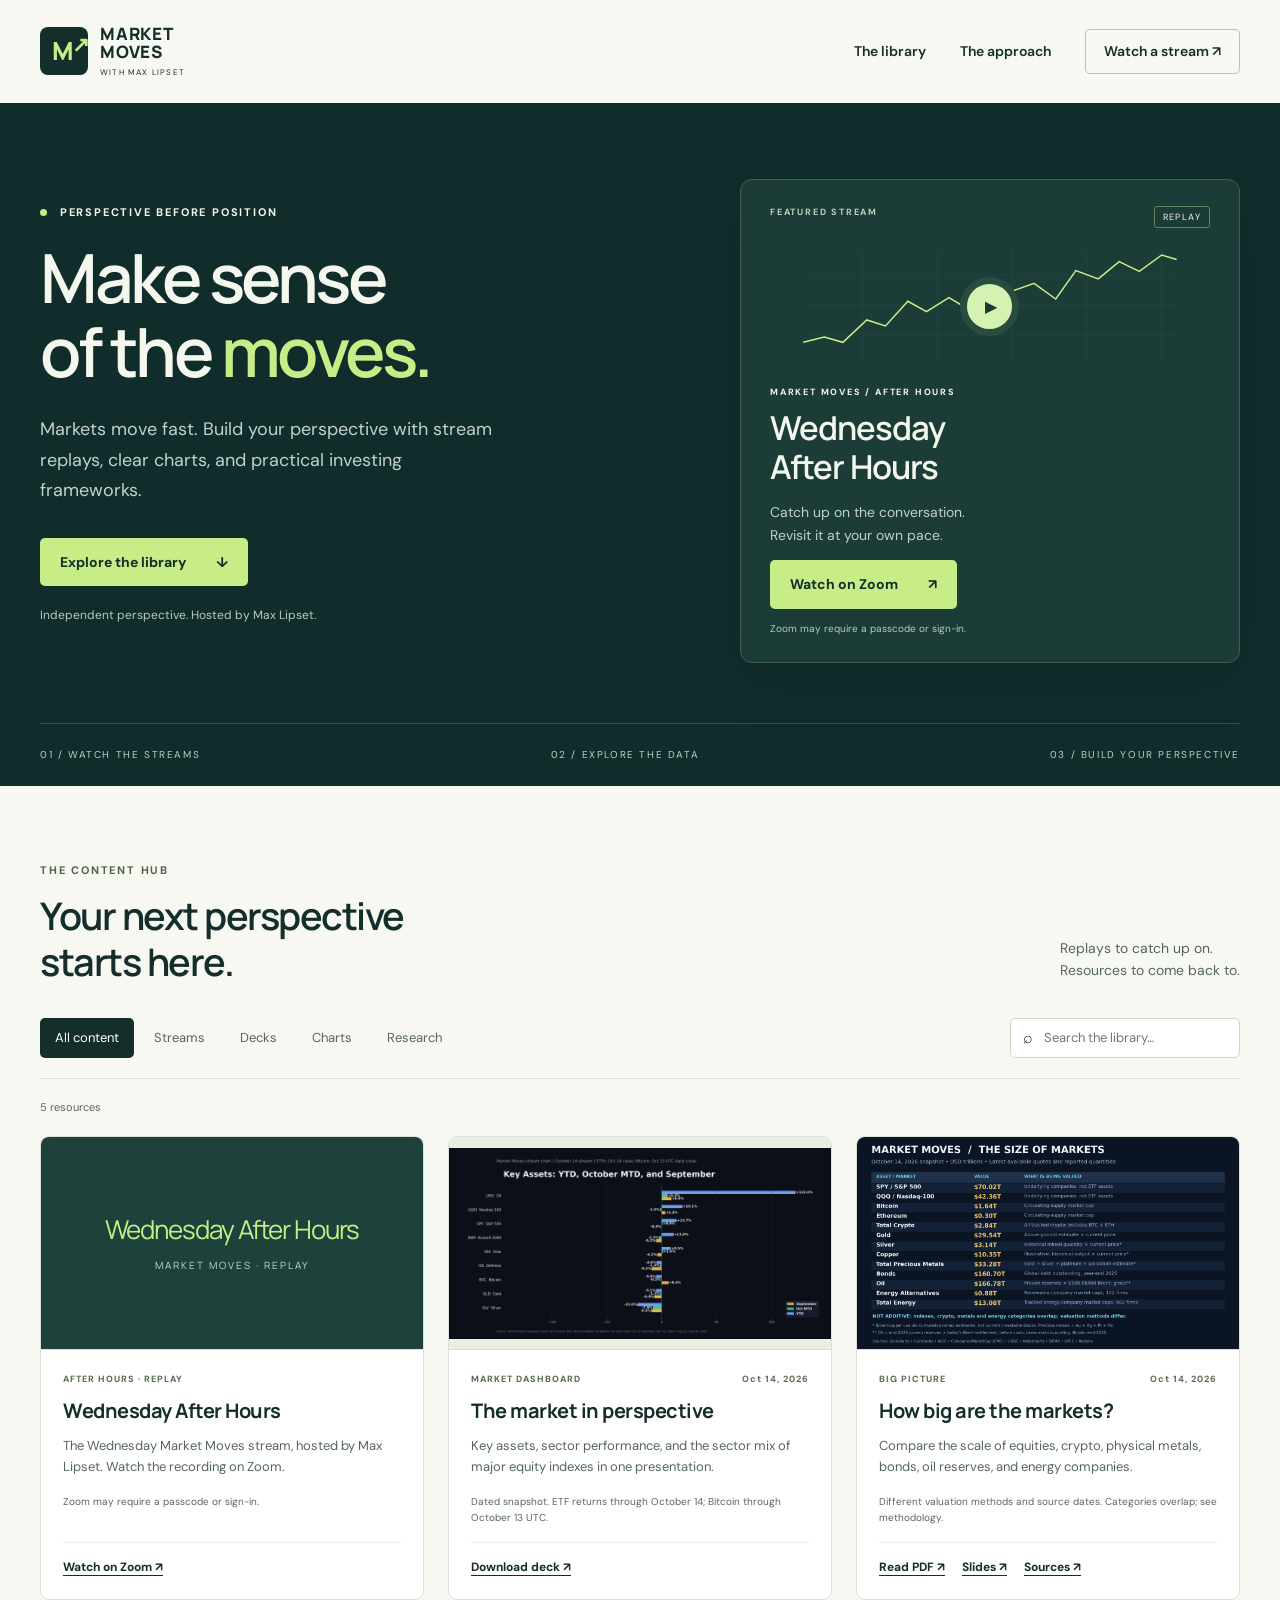
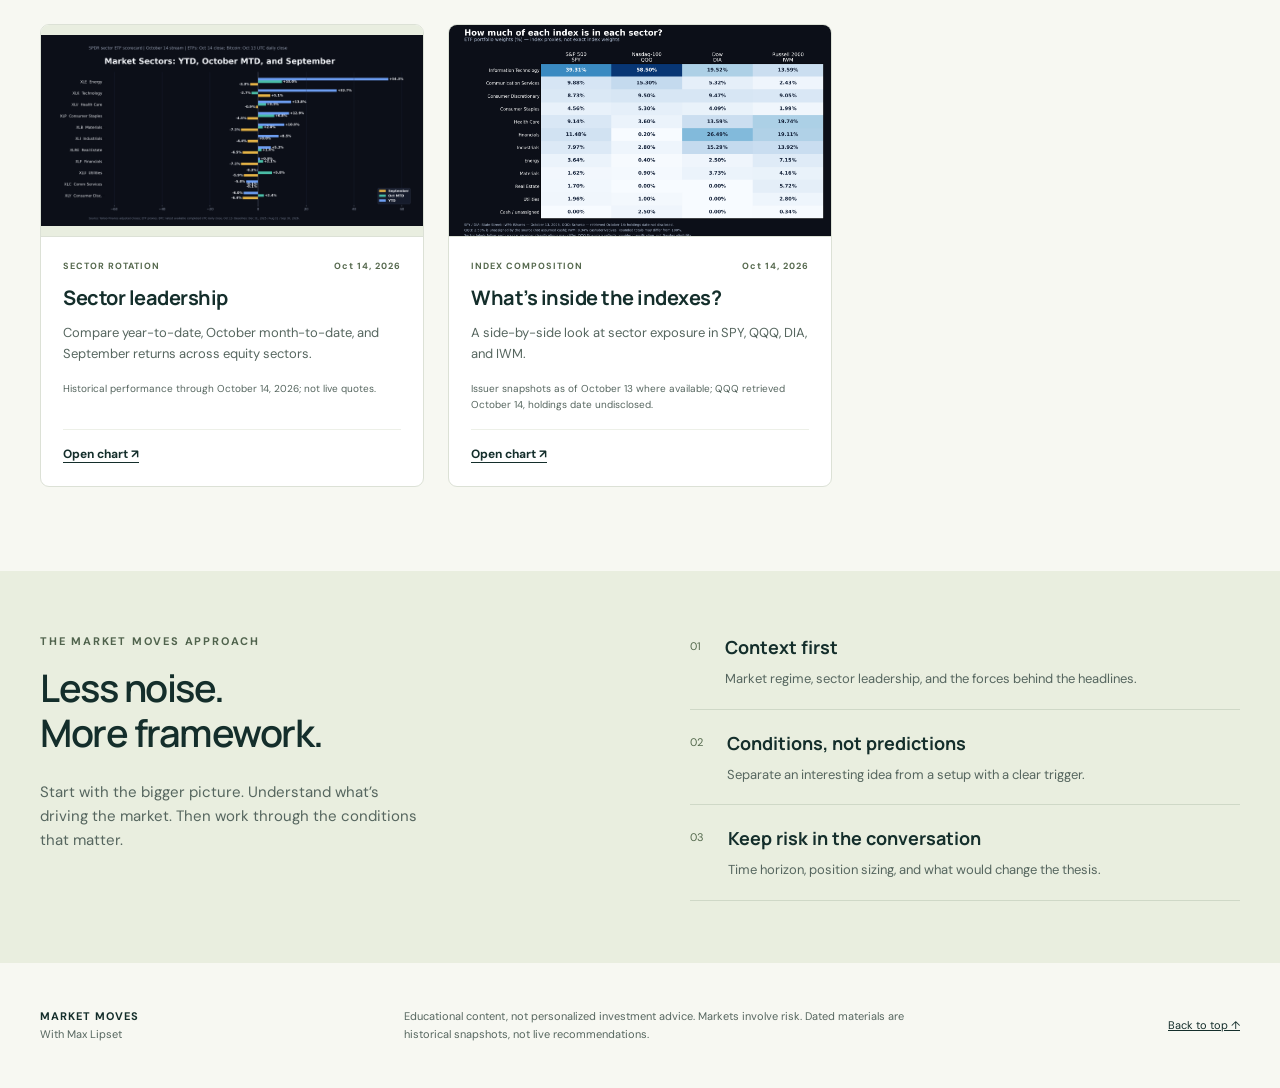
==== index.html @ 83ccc9a9 "Build Market Moves stream and resource library" ====
<!doctype html>
<html lang="en">
<head>
<meta charset="utf-8"><meta name="viewport" content="width=device-width,initial-scale=1">
<title>Market Moves — Streams, charts & perspective</title>
<meta name="description" content="Market Moves with Max Lipset. Catch up on streams, explore market charts, and download presentation materials.">
<meta name="theme-color" content="#112d2b">
<link rel="icon" href="favicon.svg" type="image/svg+xml"><link rel="stylesheet" href="style.css">
</head>
<body>
<a class="skip" href="#library">Skip to content</a>
<header class="topbar wrap"><a class="brand" href="./" aria-label="Market Moves home"><span class="brandmark" aria-hidden="true">M<span>↗</span></span><span>MARKET<br>MOVES<span class="brandby">WITH MAX LIPSET</span></span></a><nav aria-label="Main navigation"><a href="#library">The library</a><a href="#approach">The approach</a><a class="nav-cta" href="#featured">Watch a stream <span aria-hidden="true">↗</span></a></nav></header>
<main>
<section class="hero"><div class="wrap hero-grid"><div><p class="eyebrow"><span class="dot"></span> PERSPECTIVE BEFORE POSITION</p><h1>Make sense<br>of the <em>moves.</em></h1><p class="intro">Markets move fast. Build your perspective with stream replays, clear charts, and practical investing frameworks.</p><a class="button light" href="#library">Explore the library <span aria-hidden="true">↓</span></a><p class="host">Independent perspective. Hosted by Max Lipset.</p></div><article id="featured" class="featured"><div class="feature-top"><span class="eyebrow">FEATURED STREAM</span><span class="replay">REPLAY</span></div><div class="wave" aria-hidden="true"><svg viewBox="0 0 500 150"><path class="grid" d="M0 35H500 M0 75H500 M0 115H500 M80 0V150 M180 0V150 M280 0V150 M380 0V150 M480 0V150"/><path class="trace" d="M0 125 28 118 53 125 85 95 110 103 140 70 165 84 195 65 220 80 250 40 278 57 309 46 338 67 365 29 395 40 423 17 450 30 480 8 500 14"/></svg><span class="play">▶</span></div><p class="eyebrow">MARKET MOVES / AFTER HOURS</p><h2>Wednesday<br>After Hours</h2><p>Catch up on the conversation.<br>Revisit it at your own pace.</p><a id="featured-link" class="button light" href="https://us06web.zoom.us/rec/play/azd4gLlzpWECMYC80yZohoWZVXo0TyWZNU_tY4B3mo50wYjDlJNZmIzZEacOL41-qEgLrrD0C0mfPNoo.ENxpaDLJpgLdhvSk" target="_blank" rel="noopener noreferrer">Watch on Zoom <span aria-hidden="true">↗</span></a><small>Zoom may require a passcode or sign-in.</small></article></div><div class="wrap hero-bottom"><span>01 / WATCH THE STREAMS</span><span>02 / EXPLORE THE DATA</span><span>03 / BUILD YOUR PERSPECTIVE</span></div></section>
<section id="library" class="wrap library"><div class="section-head"><div><p class="eyebrow">THE CONTENT HUB</p><h2>Your next perspective<br>starts here.</h2></div><p>Replays to catch up on.<br>Resources to come back to.</p></div><div class="toolbar"><div class="filters" role="group" aria-label="Filter content"><button class="active" data-filter="All" aria-pressed="true">All content</button><button data-filter="Streams" aria-pressed="false">Streams</button><button data-filter="Decks" aria-pressed="false">Decks</button><button data-filter="Charts" aria-pressed="false">Charts</button><button data-filter="Research" aria-pressed="false">Research</button></div><label class="search"><span class="sr-only">Search the library</span><span aria-hidden="true">⌕</span><input type="search" id="search" placeholder="Search the library…"></label></div><p class="results" id="count" role="status" aria-live="polite">Loading the library…</p><div id="cards" class="cards"></div><noscript><p>Enable JavaScript to search the library. You can still <a href="assets/performance-deck.pptx">download the latest deck</a> or <a href="assets/market-sizes.pdf">read the market-size comparison</a>.</p></noscript></section>
<section id="approach" class="approach"><div class="wrap approach-grid"><div><p class="eyebrow">THE MARKET MOVES APPROACH</p><h2>Less noise.<br>More framework.</h2><p>Start with the bigger picture. Understand what’s driving the market. Then work through the conditions that matter.</p></div><div class="principles"><article><span>01</span><div><h3>Context first</h3><p>Market regime, sector leadership, and the forces behind the headlines.</p></div></article><article><span>02</span><div><h3>Conditions, not predictions</h3><p>Separate an interesting idea from a setup with a clear trigger.</p></div></article><article><span>03</span><div><h3>Keep risk in the conversation</h3><p>Time horizon, position sizing, and what would change the thesis.</p></div></article></div></div></section>
</main><footer class="wrap"><div><strong>MARKET MOVES</strong><span>With Max Lipset</span></div><p>Educational content, not personalized investment advice. Markets involve risk. Dated materials are historical snapshots, not live recommendations.</p><a href="#">Back to top ↑</a></footer><script src="app.js" defer></script>
</body></html>
---- style.css ----
@import url('https://fonts.googleapis.com/css2?family=DM+Sans:wght@400;500;600;700&family=Manrope:wght@400;500;600;700;800&display=swap');
:root{--ink:#142e2b;--muted:#56665f;--paper:#f7f8f2;--green:#c8ed87;--line:#dce1d6}*{box-sizing:border-box}html{scroll-behavior:smooth;scroll-padding-top:24px}body{margin:0;background:var(--paper);color:var(--ink);font:16px/1.6 'DM Sans',Arial,sans-serif}h1,h2,h3,.brand{font-family:Manrope,Arial,sans-serif}a{color:inherit}button,input{font:inherit}button,a,input{touch-action:manipulation}a:focus-visible,button:focus-visible,input:focus-visible{outline:3px solid #9ab955;outline-offset:5px}.wrap{width:min(1200px,calc(100% - 80px));margin:auto}.topbar{display:flex;align-items:center;justify-content:space-between;padding:25px 0}.brand{display:flex;align-items:center;gap:12px;line-height:1.05;text-decoration:none;font-size:17px;font-weight:800;letter-spacing:.8px}.brandmark{background:var(--ink);color:var(--green);width:48px;height:48px;display:grid;place-content:center;position:relative;font-size:25px;letter-spacing:-6px;padding-right:8px;border-radius:8px}.brandmark span{position:absolute;right:4px;top:6px;font-size:21px}.brandby{display:block;font:8px/1.5 'DM Sans',sans-serif;letter-spacing:1.2px;margin-top:5px}nav{display:flex;gap:34px;align-items:center;font-size:14px;font-weight:600}nav a{text-decoration:none}.nav-cta{border:1px solid #b8c3b5;padding:10px 18px;border-radius:5px}.hero{background:#112d2b;color:#f4f7ee;overflow:hidden}.hero-grid{display:grid;grid-template-columns:1.2fr 1fr;gap:100px;padding:76px 0 60px;align-items:center}.eyebrow{font-size:11px;font-weight:700;letter-spacing:1.8px;margin:0 0 20px}.dot{display:inline-block;width:7px;height:7px;border-radius:50%;background:var(--green);margin-right:8px}h1{font-size:clamp(46px,5.3vw,72px);line-height:1.08;letter-spacing:-3.5px;margin:0 0 26px;font-weight:600}h1 em{font-style:normal;color:var(--green)}.intro{font-size:18px;line-height:1.7;color:#c1d1ca;max-width:460px;margin-bottom:32px}.button{display:inline-flex;align-items:center;justify-content:space-between;gap:30px;padding:13px 20px;border-radius:5px;text-decoration:none;font-weight:700;font-size:14px;transition:transform .15s}.button:hover{transform:translateY(-2px)}.light{background:var(--green);color:var(--ink)}.host{font-size:12px;color:#b8c9bf;margin-top:20px}.featured{background:#1c3c37;border:1px solid #406052;border-radius:12px;padding:25px 29px;box-shadow:0 18px 50px #001b2433}.feature-top{display:flex;align-items:center;justify-content:space-between}.feature-top .eyebrow{margin:0;font-size:10px;color:#bdd3bb}.replay{font-size:9px;letter-spacing:1.4px;border:1px solid #668365;padding:3px 8px;border-radius:3px}.wave{height:112px;position:relative;margin:20px -29px 24px;overflow:hidden}.wave svg{width:100%;height:100%}.grid{stroke:#ffffff0d;stroke-width:1;fill:none}.trace{stroke:#c8ed87;stroke-width:2;fill:none}.play{position:absolute;left:44%;top:25%;background:#d5f2b2;color:#163a31;border:7px solid #284d3f;width:59px;height:59px;border-radius:50%;display:grid;place-items:center;padding-left:3px}.featured h2{font-size:33px;line-height:1.18;letter-spacing:-1px;margin:0}.featured p:not(.eyebrow){color:#c0d1c7;font-size:14px}.featured .eyebrow{font-size:9px;margin-bottom:10px}.featured small{display:block;color:#bacbc1;font-size:10px;margin-top:12px}.hero-bottom{display:flex;justify-content:space-between;border-top:1px solid #ffffff24;padding:23px 0;font-size:10px;letter-spacing:1.6px;color:#bed1c4}.library{padding:76px 0 84px}.section-head{display:flex;justify-content:space-between;align-items:end;margin-bottom:34px}h2{font-size:38px;line-height:1.2;letter-spacing:-1.5px;font-weight:600;margin:0}.section-head .eyebrow,.approach .eyebrow{color:#50634d;margin-bottom:14px}.section-head>p{font-size:14px;color:var(--muted);margin:0 0 3px}.toolbar{display:flex;justify-content:space-between;gap:20px;border-bottom:1px solid var(--line);padding-bottom:20px}.filters{display:flex;gap:5px;flex-wrap:wrap}.filters button{border:0;background:none;border-radius:5px;color:var(--muted);padding:9px 15px;font-size:13px;cursor:pointer}.filters button.active{background:var(--ink);color:white}.search{display:flex;align-items:center;gap:9px;border:1px solid #d1d8ca;background:#fff;padding:6px 12px;border-radius:5px}.search input{border:0;background:none;min-width:0;width:185px;font-size:13px;color:var(--ink)}.results{font-size:11px;color:var(--muted);margin:20px 0}.cards{display:grid;grid-template-columns:repeat(3,1fr);gap:24px}.card{background:#fff;border:1px solid var(--line);border-radius:9px;overflow:hidden;display:flex;flex-direction:column}.thumb{aspect-ratio:1.8;background:#e9eee0;display:grid;place-items:center;border-bottom:1px solid var(--line);overflow:hidden}.thumb img{width:100%;height:100%;object-fit:contain}.stream-thumb{background:#1e423b;color:var(--green);position:relative;font-family:Manrope,sans-serif;line-height:1.15;font-size:26px;letter-spacing:-1px;align-content:center;text-align:center}.stream-thumb span{font-size:10px;letter-spacing:2px;color:#c8dacd;margin-top:15px}.card-body{padding:22px;display:flex;flex-direction:column;flex:1}.meta{display:flex;justify-content:space-between;gap:10px;color:#56694e;font-size:9px;letter-spacing:1px;font-weight:700;margin-bottom:12px}.card h3{font-size:20px;line-height:1.3;letter-spacing:-.5px;margin:0 0 12px}.card p{font-size:13px;color:var(--muted);margin:0 0 16px}.card .note{font-size:10px;line-height:1.6}.card-links{display:flex;gap:17px;flex-wrap:wrap;margin-top:auto;padding-top:15px;border-top:1px solid #edf0e8}.card-links a{font-size:12px;font-weight:700;text-underline-offset:4px}.empty{padding:35px;border:1px dashed #afbdab;grid-column:1/-1}.approach{background:#e9eedf;padding:62px 0}.approach-grid{display:grid;grid-template-columns:1fr 1fr;gap:100px}.approach-grid>div>p:not(.eyebrow){max-width:390px;font-size:15px;color:var(--muted);margin-top:24px}.principles article{display:flex;gap:24px;padding:19px 0;border-bottom:1px solid #cfd8c7}.principles article:first-child{padding-top:0}.principles article>span{font-size:11px;padding-top:5px;color:#556a4e}.principles h3{margin:0;font-size:18px}.principles p{margin:7px 0 0;font-size:13px;color:var(--muted)}footer{display:flex;justify-content:space-between;gap:40px;align-items:center;padding:34px 0;font-size:11px}footer strong{letter-spacing:1px}footer span{display:block;color:var(--muted)}footer p{max-width:500px;color:var(--muted)}footer>a{white-space:nowrap}.sr-only,.skip{position:absolute;left:-10000px}.skip:focus{left:15px;top:15px;z-index:10;background:white;padding:10px}@media(max-width:950px){.hero-grid{gap:40px}.wrap{width:calc(100% - 44px)}.cards{grid-template-columns:repeat(2,1fr)}.toolbar{flex-direction:column}.search{max-width:360px}.search input{width:100%}.approach-grid{gap:45px}}@media(max-width:600px){.topbar{padding:18px 0}nav{gap:15px}nav>a:not(.nav-cta){display:none}.nav-cta{font-size:11px;padding:9px 12px}.brand{font-size:14px}.brandmark{width:40px;height:40px}.hero-grid{grid-template-columns:1fr;padding:45px 0 34px;gap:32px}h1{font-size:52px;letter-spacing:-2.5px}.intro{font-size:16px}.featured{padding:23px}.wave{margin-left:-23px;margin-right:-23px}.hero-bottom{font-size:8px;letter-spacing:.3px;gap:12px}.library{padding:45px 0}.section-head{display:block}.section-head>p{margin-top:18px}h2{font-size:31px}.filters{gap:0}.filters button{padding:9px 11px;font-size:12px}.cards{grid-template-columns:1fr}.thumb{aspect-ratio:1.8}.approach-grid{grid-template-columns:1fr;gap:30px}.approach{padding:45px 0}footer{flex-direction:column;align-items:start;gap:10px}footer p{margin:0}.card h3{font-size:22px}}@media(prefers-reduced-motion:reduce){html{scroll-behavior:auto}*{transition:none!important}}
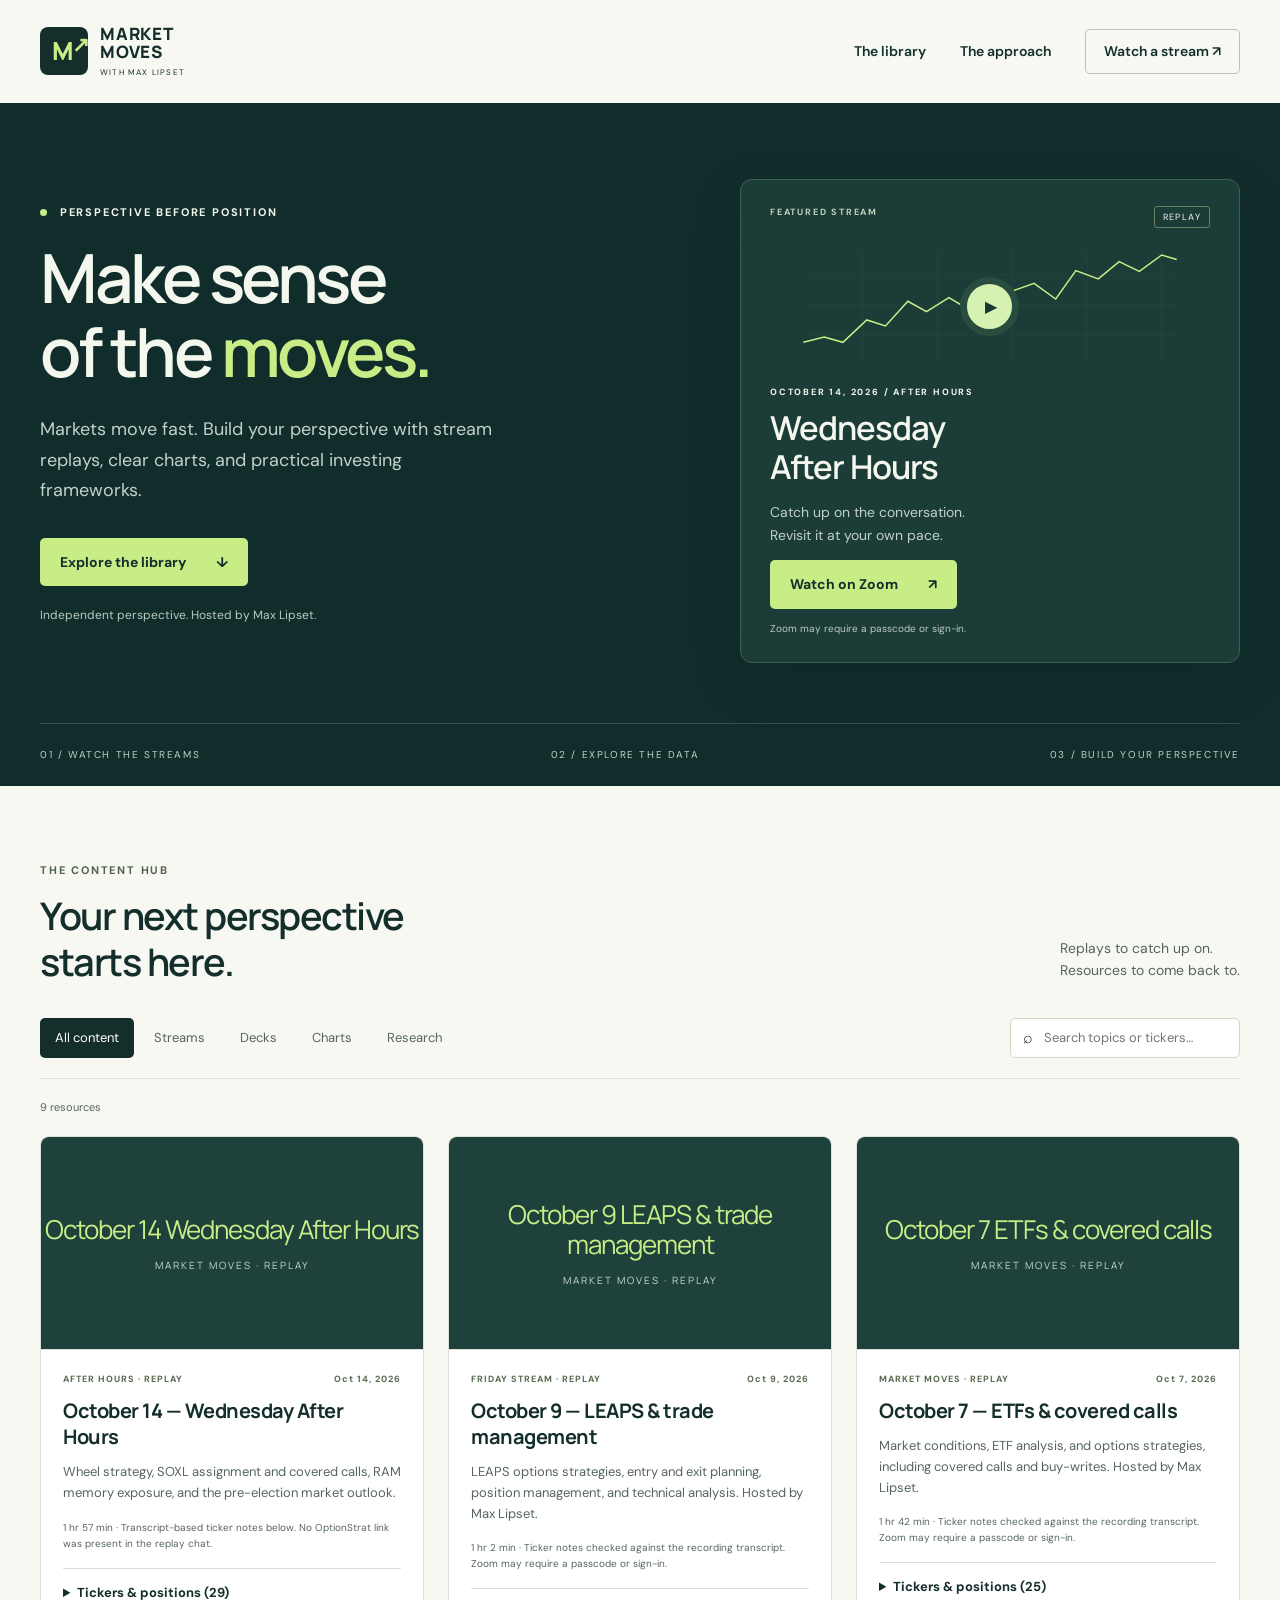
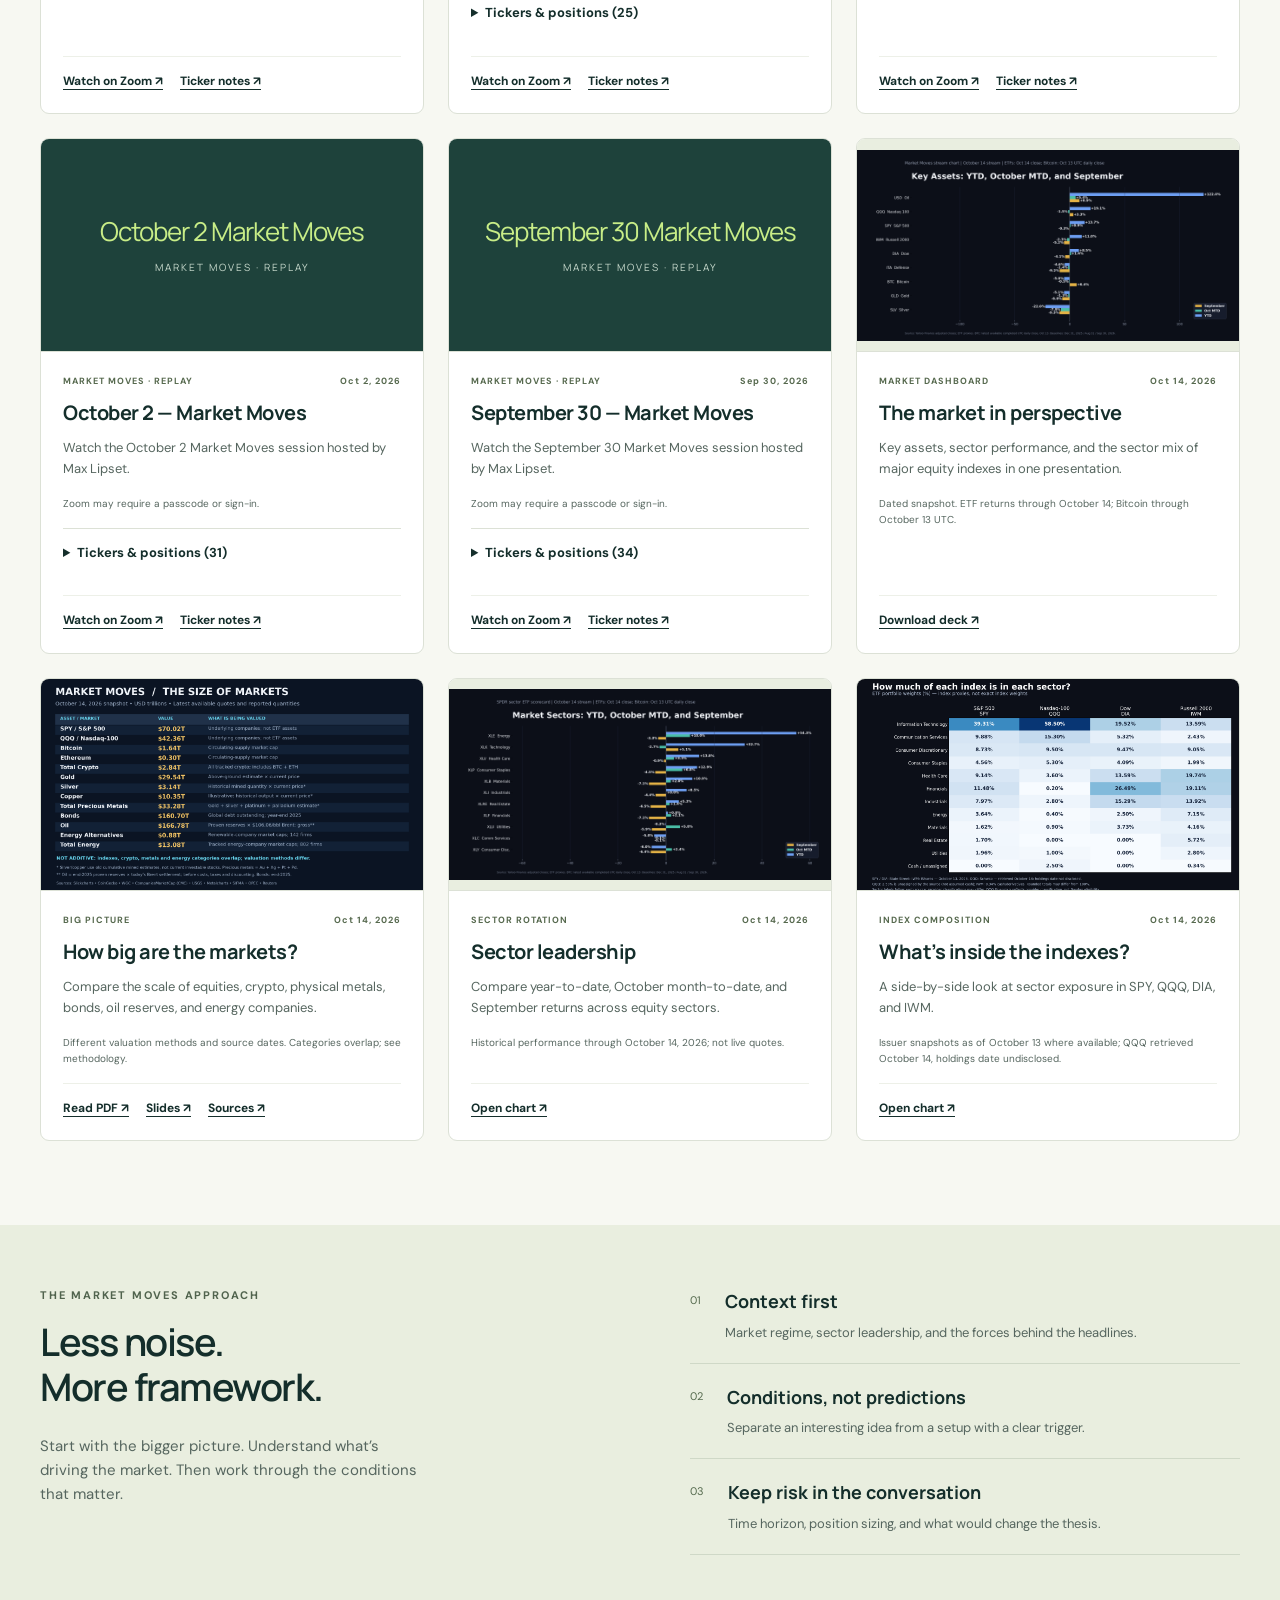
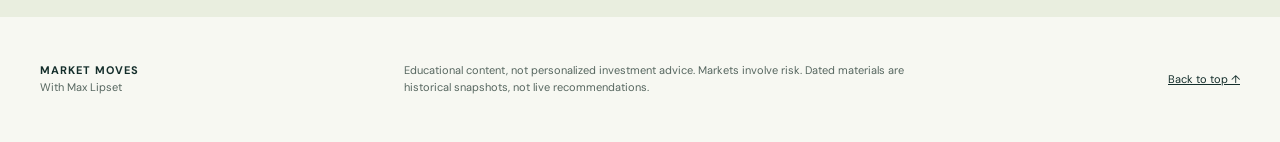
==== commit 8864fdad: "Add dated ticker recaps and recovered OptionStrat links for five streams" ====
--- a/index.html
+++ b/index.html
@@ -11,8 +11,8 @@
 <a class="skip" href="#library">Skip to content</a>
 <header class="topbar wrap"><a class="brand" href="./" aria-label="Market Moves home"><span class="brandmark" aria-hidden="true">M<span>↗</span></span><span>MARKET<br>MOVES<span class="brandby">WITH MAX LIPSET</span></span></a><nav aria-label="Main navigation"><a href="#library">The library</a><a href="#approach">The approach</a><a class="nav-cta" href="#featured">Watch a stream <span aria-hidden="true">↗</span></a></nav></header>
 <main>
-<section class="hero"><div class="wrap hero-grid"><div><p class="eyebrow"><span class="dot"></span> PERSPECTIVE BEFORE POSITION</p><h1>Make sense<br>of the <em>moves.</em></h1><p class="intro">Markets move fast. Build your perspective with stream replays, clear charts, and practical investing frameworks.</p><a class="button light" href="#library">Explore the library <span aria-hidden="true">↓</span></a><p class="host">Independent perspective. Hosted by Max Lipset.</p></div><article id="featured" class="featured"><div class="feature-top"><span class="eyebrow">FEATURED STREAM</span><span class="replay">REPLAY</span></div><div class="wave" aria-hidden="true"><svg viewBox="0 0 500 150"><path class="grid" d="M0 35H500 M0 75H500 M0 115H500 M80 0V150 M180 0V150 M280 0V150 M380 0V150 M480 0V150"/><path class="trace" d="M0 125 28 118 53 125 85 95 110 103 140 70 165 84 195 65 220 80 250 40 278 57 309 46 338 67 365 29 395 40 423 17 450 30 480 8 500 14"/></svg><span class="play">▶</span></div><p class="eyebrow">MARKET MOVES / AFTER HOURS</p><h2>Wednesday<br>After Hours</h2><p>Catch up on the conversation.<br>Revisit it at your own pace.</p><a id="featured-link" class="button light" href="https://us06web.zoom.us/rec/play/azd4gLlzpWECMYC80yZohoWZVXo0TyWZNU_tY4B3mo50wYjDlJNZmIzZEacOL41-qEgLrrD0C0mfPNoo.ENxpaDLJpgLdhvSk" target="_blank" rel="noopener noreferrer">Watch on Zoom <span aria-hidden="true">↗</span></a><small>Zoom may require a passcode or sign-in.</small></article></div><div class="wrap hero-bottom"><span>01 / WATCH THE STREAMS</span><span>02 / EXPLORE THE DATA</span><span>03 / BUILD YOUR PERSPECTIVE</span></div></section>
-<section id="library" class="wrap library"><div class="section-head"><div><p class="eyebrow">THE CONTENT HUB</p><h2>Your next perspective<br>starts here.</h2></div><p>Replays to catch up on.<br>Resources to come back to.</p></div><div class="toolbar"><div class="filters" role="group" aria-label="Filter content"><button class="active" data-filter="All" aria-pressed="true">All content</button><button data-filter="Streams" aria-pressed="false">Streams</button><button data-filter="Decks" aria-pressed="false">Decks</button><button data-filter="Charts" aria-pressed="false">Charts</button><button data-filter="Research" aria-pressed="false">Research</button></div><label class="search"><span class="sr-only">Search the library</span><span aria-hidden="true">⌕</span><input type="search" id="search" placeholder="Search the library…"></label></div><p class="results" id="count" role="status" aria-live="polite">Loading the library…</p><div id="cards" class="cards"></div><noscript><p>Enable JavaScript to search the library. You can still <a href="assets/performance-deck.pptx">download the latest deck</a> or <a href="assets/market-sizes.pdf">read the market-size comparison</a>.</p></noscript></section>
+<section class="hero"><div class="wrap hero-grid"><div><p class="eyebrow"><span class="dot"></span> PERSPECTIVE BEFORE POSITION</p><h1>Make sense<br>of the <em>moves.</em></h1><p class="intro">Markets move fast. Build your perspective with stream replays, clear charts, and practical investing frameworks.</p><a class="button light" href="#library">Explore the library <span aria-hidden="true">↓</span></a><p class="host">Independent perspective. Hosted by Max Lipset.</p></div><article id="featured" class="featured"><div class="feature-top"><span class="eyebrow">FEATURED STREAM</span><span class="replay">REPLAY</span></div><div class="wave" aria-hidden="true"><svg viewBox="0 0 500 150"><path class="grid" d="M0 35H500 M0 75H500 M0 115H500 M80 0V150 M180 0V150 M280 0V150 M380 0V150 M480 0V150"/><path class="trace" d="M0 125 28 118 53 125 85 95 110 103 140 70 165 84 195 65 220 80 250 40 278 57 309 46 338 67 365 29 395 40 423 17 450 30 480 8 500 14"/></svg><span class="play">▶</span></div><p class="eyebrow">OCTOBER 14, 2026 / AFTER HOURS</p><h2>Wednesday<br>After Hours</h2><p>Catch up on the conversation.<br>Revisit it at your own pace.</p><a id="featured-link" class="button light" href="https://us06web.zoom.us/rec/play/azd4gLlzpWECMYC80yZohoWZVXo0TyWZNU_tY4B3mo50wYjDlJNZmIzZEacOL41-qEgLrrD0C0mfPNoo.ENxpaDLJpgLdhvSk" target="_blank" rel="noopener noreferrer">Watch on Zoom <span aria-hidden="true">↗</span></a><small>Zoom may require a passcode or sign-in.</small></article></div><div class="wrap hero-bottom"><span>01 / WATCH THE STREAMS</span><span>02 / EXPLORE THE DATA</span><span>03 / BUILD YOUR PERSPECTIVE</span></div></section>
+<section id="library" class="wrap library"><div class="section-head"><div><p class="eyebrow">THE CONTENT HUB</p><h2>Your next perspective<br>starts here.</h2></div><p>Replays to catch up on.<br>Resources to come back to.</p></div><div class="toolbar"><div class="filters" role="group" aria-label="Filter content"><button class="active" data-filter="All" aria-pressed="true">All content</button><button data-filter="Streams" aria-pressed="false">Streams</button><button data-filter="Decks" aria-pressed="false">Decks</button><button data-filter="Charts" aria-pressed="false">Charts</button><button data-filter="Research" aria-pressed="false">Research</button></div><label class="search"><span class="sr-only">Search the library</span><span aria-hidden="true">⌕</span><input type="search" id="search" placeholder="Search topics or tickers…"></label></div><p class="results" id="count" role="status" aria-live="polite">Loading the library…</p><div id="cards" class="cards"></div><noscript><p>Enable JavaScript to search the library. You can still <a href="assets/performance-deck.pptx">download the latest deck</a> or <a href="assets/market-sizes.pdf">read the market-size comparison</a>.</p></noscript></section>
 <section id="approach" class="approach"><div class="wrap approach-grid"><div><p class="eyebrow">THE MARKET MOVES APPROACH</p><h2>Less noise.<br>More framework.</h2><p>Start with the bigger picture. Understand what’s driving the market. Then work through the conditions that matter.</p></div><div class="principles"><article><span>01</span><div><h3>Context first</h3><p>Market regime, sector leadership, and the forces behind the headlines.</p></div></article><article><span>02</span><div><h3>Conditions, not predictions</h3><p>Separate an interesting idea from a setup with a clear trigger.</p></div></article><article><span>03</span><div><h3>Keep risk in the conversation</h3><p>Time horizon, position sizing, and what would change the thesis.</p></div></article></div></div></section>
 </main><footer class="wrap"><div><strong>MARKET MOVES</strong><span>With Max Lipset</span></div><p>Educational content, not personalized investment advice. Markets involve risk. Dated materials are historical snapshots, not live recommendations.</p><a href="#">Back to top ↑</a></footer><script src="app.js" defer></script>
 </body></html>
--- a/style.css
+++ b/style.css
@@ -1,2 +1,5 @@
 @import url('https://fonts.googleapis.com/css2?family=DM+Sans:wght@400;500;600;700&family=Manrope:wght@400;500;600;700;800&display=swap');
 :root{--ink:#142e2b;--muted:#56665f;--paper:#f7f8f2;--green:#c8ed87;--line:#dce1d6}*{box-sizing:border-box}html{scroll-behavior:smooth;scroll-padding-top:24px}body{margin:0;background:var(--paper);color:var(--ink);font:16px/1.6 'DM Sans',Arial,sans-serif}h1,h2,h3,.brand{font-family:Manrope,Arial,sans-serif}a{color:inherit}button,input{font:inherit}button,a,input{touch-action:manipulation}a:focus-visible,button:focus-visible,input:focus-visible{outline:3px solid #9ab955;outline-offset:5px}.wrap{width:min(1200px,calc(100% - 80px));margin:auto}.topbar{display:flex;align-items:center;justify-content:space-between;padding:25px 0}.brand{display:flex;align-items:center;gap:12px;line-height:1.05;text-decoration:none;font-size:17px;font-weight:800;letter-spacing:.8px}.brandmark{background:var(--ink);color:var(--green);width:48px;height:48px;display:grid;place-content:center;position:relative;font-size:25px;letter-spacing:-6px;padding-right:8px;border-radius:8px}.brandmark span{position:absolute;right:4px;top:6px;font-size:21px}.brandby{display:block;font:8px/1.5 'DM Sans',sans-serif;letter-spacing:1.2px;margin-top:5px}nav{display:flex;gap:34px;align-items:center;font-size:14px;font-weight:600}nav a{text-decoration:none}.nav-cta{border:1px solid #b8c3b5;padding:10px 18px;border-radius:5px}.hero{background:#112d2b;color:#f4f7ee;overflow:hidden}.hero-grid{display:grid;grid-template-columns:1.2fr 1fr;gap:100px;padding:76px 0 60px;align-items:center}.eyebrow{font-size:11px;font-weight:700;letter-spacing:1.8px;margin:0 0 20px}.dot{display:inline-block;width:7px;height:7px;border-radius:50%;background:var(--green);margin-right:8px}h1{font-size:clamp(46px,5.3vw,72px);line-height:1.08;letter-spacing:-3.5px;margin:0 0 26px;font-weight:600}h1 em{font-style:normal;color:var(--green)}.intro{font-size:18px;line-height:1.7;color:#c1d1ca;max-width:460px;margin-bottom:32px}.button{display:inline-flex;align-items:center;justify-content:space-between;gap:30px;padding:13px 20px;border-radius:5px;text-decoration:none;font-weight:700;font-size:14px;transition:transform .15s}.button:hover{transform:translateY(-2px)}.light{background:var(--green);color:var(--ink)}.host{font-size:12px;color:#b8c9bf;margin-top:20px}.featured{background:#1c3c37;border:1px solid #406052;border-radius:12px;padding:25px 29px;box-shadow:0 18px 50px #001b2433}.feature-top{display:flex;align-items:center;justify-content:space-between}.feature-top .eyebrow{margin:0;font-size:10px;color:#bdd3bb}.replay{font-size:9px;letter-spacing:1.4px;border:1px solid #668365;padding:3px 8px;border-radius:3px}.wave{height:112px;position:relative;margin:20px -29px 24px;overflow:hidden}.wave svg{width:100%;height:100%}.grid{stroke:#ffffff0d;stroke-width:1;fill:none}.trace{stroke:#c8ed87;stroke-width:2;fill:none}.play{position:absolute;left:44%;top:25%;background:#d5f2b2;color:#163a31;border:7px solid #284d3f;width:59px;height:59px;border-radius:50%;display:grid;place-items:center;padding-left:3px}.featured h2{font-size:33px;line-height:1.18;letter-spacing:-1px;margin:0}.featured p:not(.eyebrow){color:#c0d1c7;font-size:14px}.featured .eyebrow{font-size:9px;margin-bottom:10px}.featured small{display:block;color:#bacbc1;font-size:10px;margin-top:12px}.hero-bottom{display:flex;justify-content:space-between;border-top:1px solid #ffffff24;padding:23px 0;font-size:10px;letter-spacing:1.6px;color:#bed1c4}.library{padding:76px 0 84px}.section-head{display:flex;justify-content:space-between;align-items:end;margin-bottom:34px}h2{font-size:38px;line-height:1.2;letter-spacing:-1.5px;font-weight:600;margin:0}.section-head .eyebrow,.approach .eyebrow{color:#50634d;margin-bottom:14px}.section-head>p{font-size:14px;color:var(--muted);margin:0 0 3px}.toolbar{display:flex;justify-content:space-between;gap:20px;border-bottom:1px solid var(--line);padding-bottom:20px}.filters{display:flex;gap:5px;flex-wrap:wrap}.filters button{border:0;background:none;border-radius:5px;color:var(--muted);padding:9px 15px;font-size:13px;cursor:pointer}.filters button.active{background:var(--ink);color:white}.search{display:flex;align-items:center;gap:9px;border:1px solid #d1d8ca;background:#fff;padding:6px 12px;border-radius:5px}.search input{border:0;background:none;min-width:0;width:185px;font-size:13px;color:var(--ink)}.results{font-size:11px;color:var(--muted);margin:20px 0}.cards{display:grid;grid-template-columns:repeat(3,1fr);gap:24px}.card{background:#fff;border:1px solid var(--line);border-radius:9px;overflow:hidden;display:flex;flex-direction:column}.thumb{aspect-ratio:1.8;background:#e9eee0;display:grid;place-items:center;border-bottom:1px solid var(--line);overflow:hidden}.thumb img{width:100%;height:100%;object-fit:contain}.stream-thumb{background:#1e423b;color:var(--green);position:relative;font-family:Manrope,sans-serif;line-height:1.15;font-size:26px;letter-spacing:-1px;align-content:center;text-align:center}.stream-thumb span{font-size:10px;letter-spacing:2px;color:#c8dacd;margin-top:15px}.card-body{padding:22px;display:flex;flex-direction:column;flex:1}.meta{display:flex;justify-content:space-between;gap:10px;color:#56694e;font-size:9px;letter-spacing:1px;font-weight:700;margin-bottom:12px}.card h3{font-size:20px;line-height:1.3;letter-spacing:-.5px;margin:0 0 12px}.card p{font-size:13px;color:var(--muted);margin:0 0 16px}.card .note{font-size:10px;line-height:1.6}.card-links{display:flex;gap:17px;flex-wrap:wrap;margin-top:auto;padding-top:15px;border-top:1px solid #edf0e8}.card-links a{font-size:12px;font-weight:700;text-underline-offset:4px}.empty{padding:35px;border:1px dashed #afbdab;grid-column:1/-1}.approach{background:#e9eedf;padding:62px 0}.approach-grid{display:grid;grid-template-columns:1fr 1fr;gap:100px}.approach-grid>div>p:not(.eyebrow){max-width:390px;font-size:15px;color:var(--muted);margin-top:24px}.principles article{display:flex;gap:24px;padding:19px 0;border-bottom:1px solid #cfd8c7}.principles article:first-child{padding-top:0}.principles article>span{font-size:11px;padding-top:5px;color:#556a4e}.principles h3{margin:0;font-size:18px}.principles p{margin:7px 0 0;font-size:13px;color:var(--muted)}footer{display:flex;justify-content:space-between;gap:40px;align-items:center;padding:34px 0;font-size:11px}footer strong{letter-spacing:1px}footer span{display:block;color:var(--muted)}footer p{max-width:500px;color:var(--muted)}footer>a{white-space:nowrap}.sr-only,.skip{position:absolute;left:-10000px}.skip:focus{left:15px;top:15px;z-index:10;background:white;padding:10px}@media(max-width:950px){.hero-grid{gap:40px}.wrap{width:calc(100% - 44px)}.cards{grid-template-columns:repeat(2,1fr)}.toolbar{flex-direction:column}.search{max-width:360px}.search input{width:100%}.approach-grid{gap:45px}}@media(max-width:600px){.topbar{padding:18px 0}nav{gap:15px}nav>a:not(.nav-cta){display:none}.nav-cta{font-size:11px;padding:9px 12px}.brand{font-size:14px}.brandmark{width:40px;height:40px}.hero-grid{grid-template-columns:1fr;padding:45px 0 34px;gap:32px}h1{font-size:52px;letter-spacing:-2.5px}.intro{font-size:16px}.featured{padding:23px}.wave{margin-left:-23px;margin-right:-23px}.hero-bottom{font-size:8px;letter-spacing:.3px;gap:12px}.library{padding:45px 0}.section-head{display:block}.section-head>p{margin-top:18px}h2{font-size:31px}.filters{gap:0}.filters button{padding:9px 11px;font-size:12px}.cards{grid-template-columns:1fr}.thumb{aspect-ratio:1.8}.approach-grid{grid-template-columns:1fr;gap:30px}.approach{padding:45px 0}footer{flex-direction:column;align-items:start;gap:10px}footer p{margin:0}.card h3{font-size:22px}}@media(prefers-reduced-motion:reduce){html{scroll-behavior:auto}*{transition:none!important}}
+
+/* Historical per-stream ticker recaps */
+.ticker-details{margin:0 0 20px;border-top:1px solid var(--line);padding-top:14px;min-width:0}.ticker-details summary{cursor:pointer;font-size:13px;font-weight:700;margin-bottom:12px}.ticker-entry{padding:16px 0;border-top:1px solid var(--line);overflow-wrap:anywhere}.ticker-entry h4{font-size:15px;margin:0 0 8px}.ticker-entry p{line-height:1.65;margin:10px 0}.ticker-entry a{font-size:12px;font-weight:700;display:block;margin:8px 0}.ticker-status{display:inline-block;font-size:10px;font-weight:700;letter-spacing:.3px;background:#e9eedf;padding:3px 7px;border-radius:3px}.stream-notes{padding-top:35px;padding-bottom:50px;max-width:1120px}.stream-notes>.eyebrow{margin-top:38px}.stream-notes h1{font-size:clamp(32px,5vw,52px);letter-spacing:-1.5px}.stream-notes>.notes-intro{font-size:13px;max-width:850px;color:var(--muted);line-height:1.7}.ticker-grid{display:grid;grid-template-columns:repeat(2,minmax(0,1fr));gap:20px;margin:30px 0}.ticker-grid>.ticker-entry{background:#fff;padding:22px;border:1px solid var(--line);border-radius:8px}.ticker-grid h2{font-size:23px;letter-spacing:-.5px;margin-bottom:8px}.ticker-grid p{font-size:14px}.ticker-grid .note{font-size:11px;color:var(--muted)}@media(max-width:600px){.ticker-grid{grid-template-columns:1fr}.ticker-entry{min-width:0}.stream-notes h1{font-size:34px}}
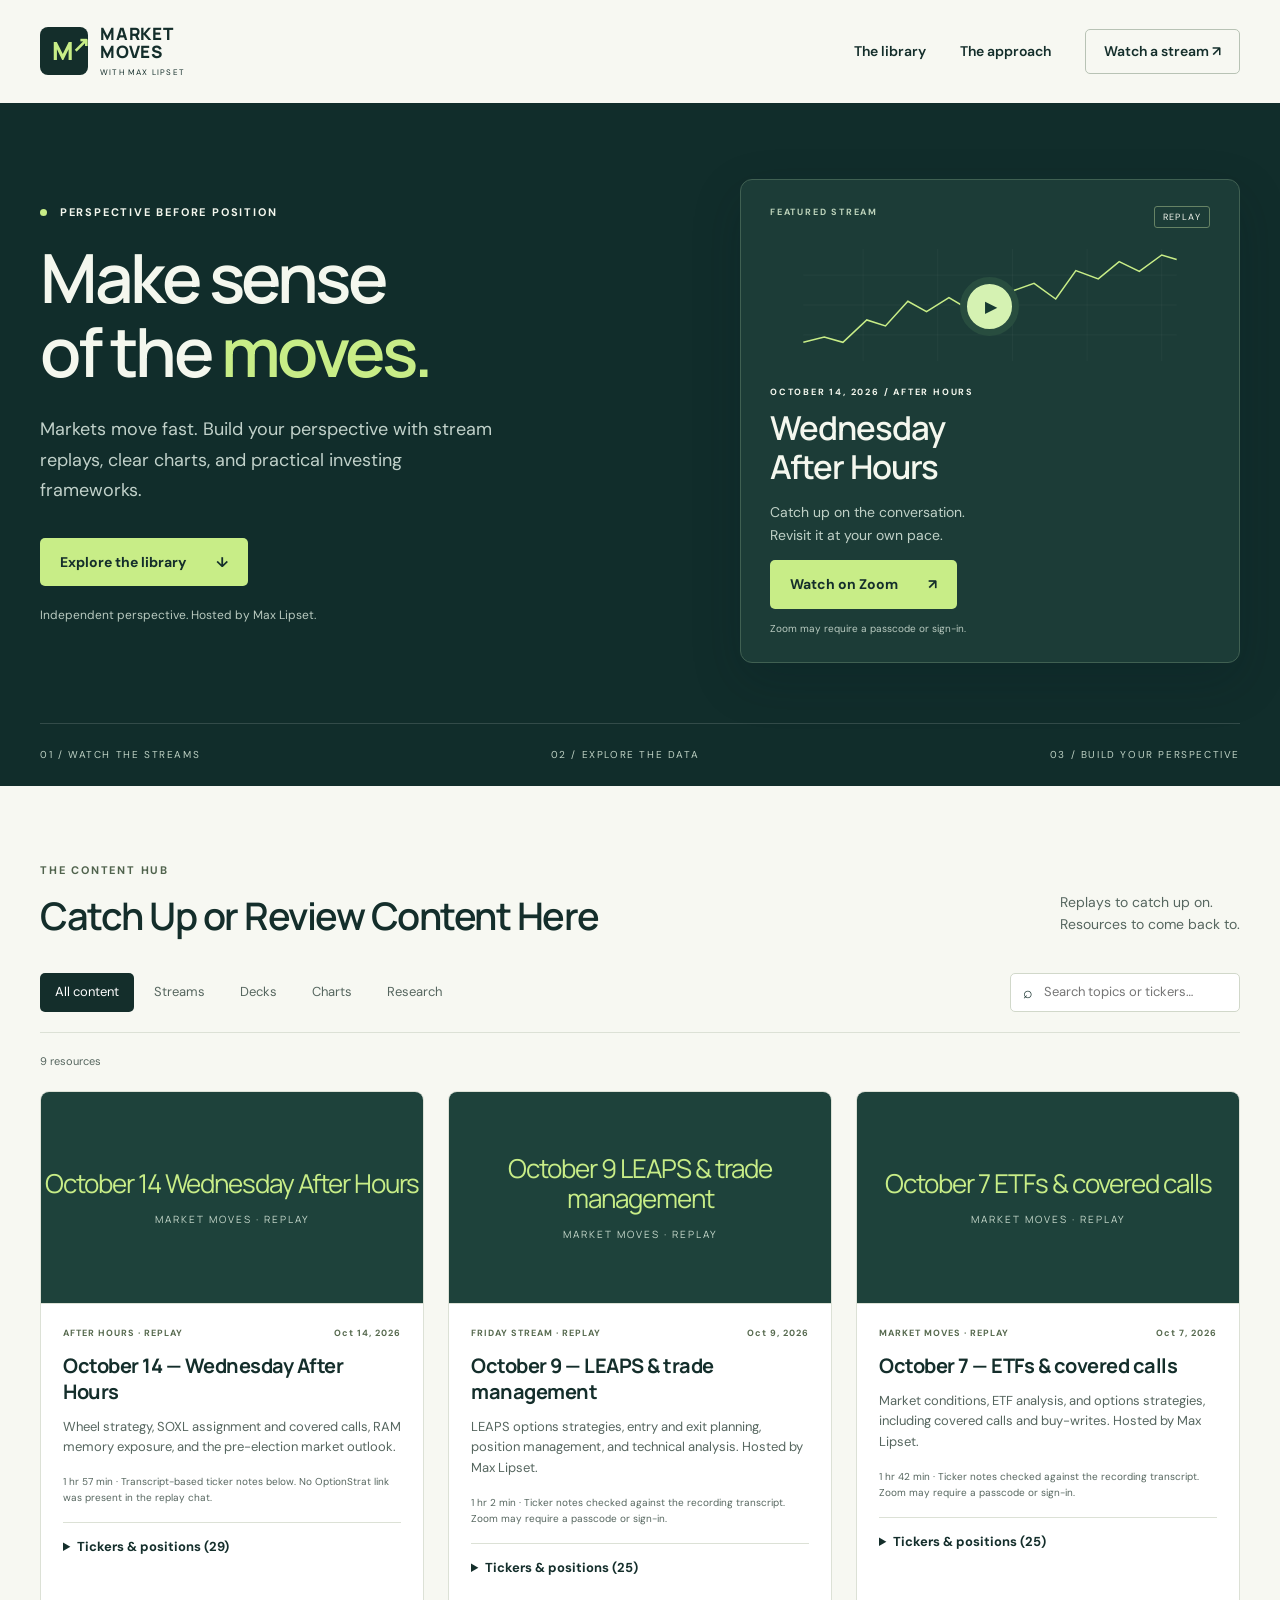
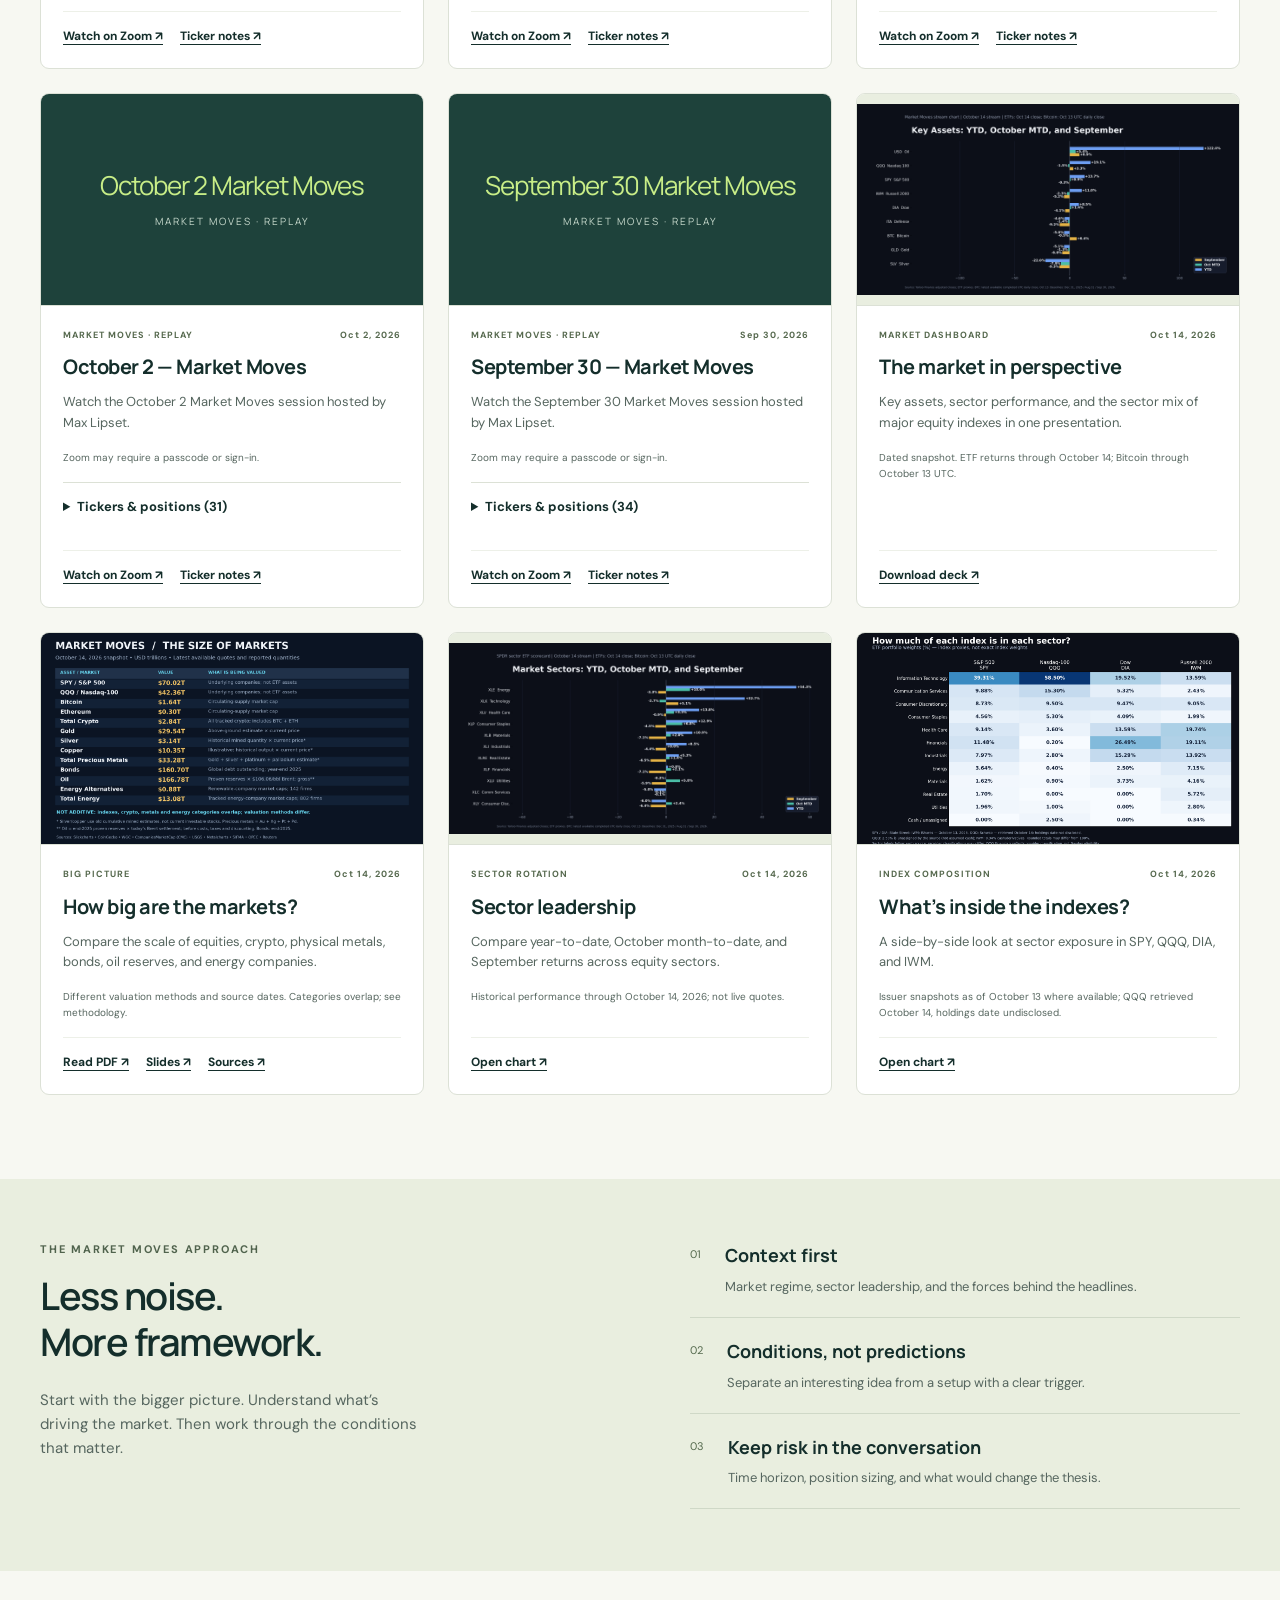
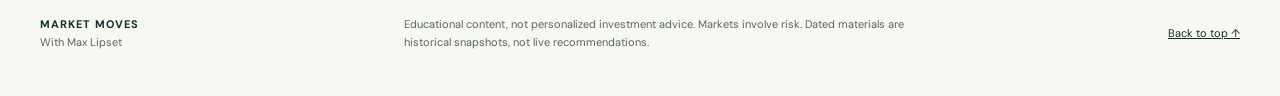
==== commit 98aed547: "Update content hub heading" ====
--- a/index.html
+++ b/index.html
@@ -12,7 +12,7 @@
 <header class="topbar wrap"><a class="brand" href="./" aria-label="Market Moves home"><span class="brandmark" aria-hidden="true">M<span>↗</span></span><span>MARKET<br>MOVES<span class="brandby">WITH MAX LIPSET</span></span></a><nav aria-label="Main navigation"><a href="#library">The library</a><a href="#approach">The approach</a><a class="nav-cta" href="#featured">Watch a stream <span aria-hidden="true">↗</span></a></nav></header>
 <main>
 <section class="hero"><div class="wrap hero-grid"><div><p class="eyebrow"><span class="dot"></span> PERSPECTIVE BEFORE POSITION</p><h1>Make sense<br>of the <em>moves.</em></h1><p class="intro">Markets move fast. Build your perspective with stream replays, clear charts, and practical investing frameworks.</p><a class="button light" href="#library">Explore the library <span aria-hidden="true">↓</span></a><p class="host">Independent perspective. Hosted by Max Lipset.</p></div><article id="featured" class="featured"><div class="feature-top"><span class="eyebrow">FEATURED STREAM</span><span class="replay">REPLAY</span></div><div class="wave" aria-hidden="true"><svg viewBox="0 0 500 150"><path class="grid" d="M0 35H500 M0 75H500 M0 115H500 M80 0V150 M180 0V150 M280 0V150 M380 0V150 M480 0V150"/><path class="trace" d="M0 125 28 118 53 125 85 95 110 103 140 70 165 84 195 65 220 80 250 40 278 57 309 46 338 67 365 29 395 40 423 17 450 30 480 8 500 14"/></svg><span class="play">▶</span></div><p class="eyebrow">OCTOBER 14, 2026 / AFTER HOURS</p><h2>Wednesday<br>After Hours</h2><p>Catch up on the conversation.<br>Revisit it at your own pace.</p><a id="featured-link" class="button light" href="https://us06web.zoom.us/rec/play/azd4gLlzpWECMYC80yZohoWZVXo0TyWZNU_tY4B3mo50wYjDlJNZmIzZEacOL41-qEgLrrD0C0mfPNoo.ENxpaDLJpgLdhvSk" target="_blank" rel="noopener noreferrer">Watch on Zoom <span aria-hidden="true">↗</span></a><small>Zoom may require a passcode or sign-in.</small></article></div><div class="wrap hero-bottom"><span>01 / WATCH THE STREAMS</span><span>02 / EXPLORE THE DATA</span><span>03 / BUILD YOUR PERSPECTIVE</span></div></section>
-<section id="library" class="wrap library"><div class="section-head"><div><p class="eyebrow">THE CONTENT HUB</p><h2>Your next perspective<br>starts here.</h2></div><p>Replays to catch up on.<br>Resources to come back to.</p></div><div class="toolbar"><div class="filters" role="group" aria-label="Filter content"><button class="active" data-filter="All" aria-pressed="true">All content</button><button data-filter="Streams" aria-pressed="false">Streams</button><button data-filter="Decks" aria-pressed="false">Decks</button><button data-filter="Charts" aria-pressed="false">Charts</button><button data-filter="Research" aria-pressed="false">Research</button></div><label class="search"><span class="sr-only">Search the library</span><span aria-hidden="true">⌕</span><input type="search" id="search" placeholder="Search topics or tickers…"></label></div><p class="results" id="count" role="status" aria-live="polite">Loading the library…</p><div id="cards" class="cards"></div><noscript><p>Enable JavaScript to search the library. You can still <a href="assets/performance-deck.pptx">download the latest deck</a> or <a href="assets/market-sizes.pdf">read the market-size comparison</a>.</p></noscript></section>
+<section id="library" class="wrap library"><div class="section-head"><div><p class="eyebrow">THE CONTENT HUB</p><h2>Catch Up or Review Content Here</h2></div><p>Replays to catch up on.<br>Resources to come back to.</p></div><div class="toolbar"><div class="filters" role="group" aria-label="Filter content"><button class="active" data-filter="All" aria-pressed="true">All content</button><button data-filter="Streams" aria-pressed="false">Streams</button><button data-filter="Decks" aria-pressed="false">Decks</button><button data-filter="Charts" aria-pressed="false">Charts</button><button data-filter="Research" aria-pressed="false">Research</button></div><label class="search"><span class="sr-only">Search the library</span><span aria-hidden="true">⌕</span><input type="search" id="search" placeholder="Search topics or tickers…"></label></div><p class="results" id="count" role="status" aria-live="polite">Loading the library…</p><div id="cards" class="cards"></div><noscript><p>Enable JavaScript to search the library. You can still <a href="assets/performance-deck.pptx">download the latest deck</a> or <a href="assets/market-sizes.pdf">read the market-size comparison</a>.</p></noscript></section>
 <section id="approach" class="approach"><div class="wrap approach-grid"><div><p class="eyebrow">THE MARKET MOVES APPROACH</p><h2>Less noise.<br>More framework.</h2><p>Start with the bigger picture. Understand what’s driving the market. Then work through the conditions that matter.</p></div><div class="principles"><article><span>01</span><div><h3>Context first</h3><p>Market regime, sector leadership, and the forces behind the headlines.</p></div></article><article><span>02</span><div><h3>Conditions, not predictions</h3><p>Separate an interesting idea from a setup with a clear trigger.</p></div></article><article><span>03</span><div><h3>Keep risk in the conversation</h3><p>Time horizon, position sizing, and what would change the thesis.</p></div></article></div></div></section>
 </main><footer class="wrap"><div><strong>MARKET MOVES</strong><span>With Max Lipset</span></div><p>Educational content, not personalized investment advice. Markets involve risk. Dated materials are historical snapshots, not live recommendations.</p><a href="#">Back to top ↑</a></footer><script src="app.js" defer></script>
 </body></html>
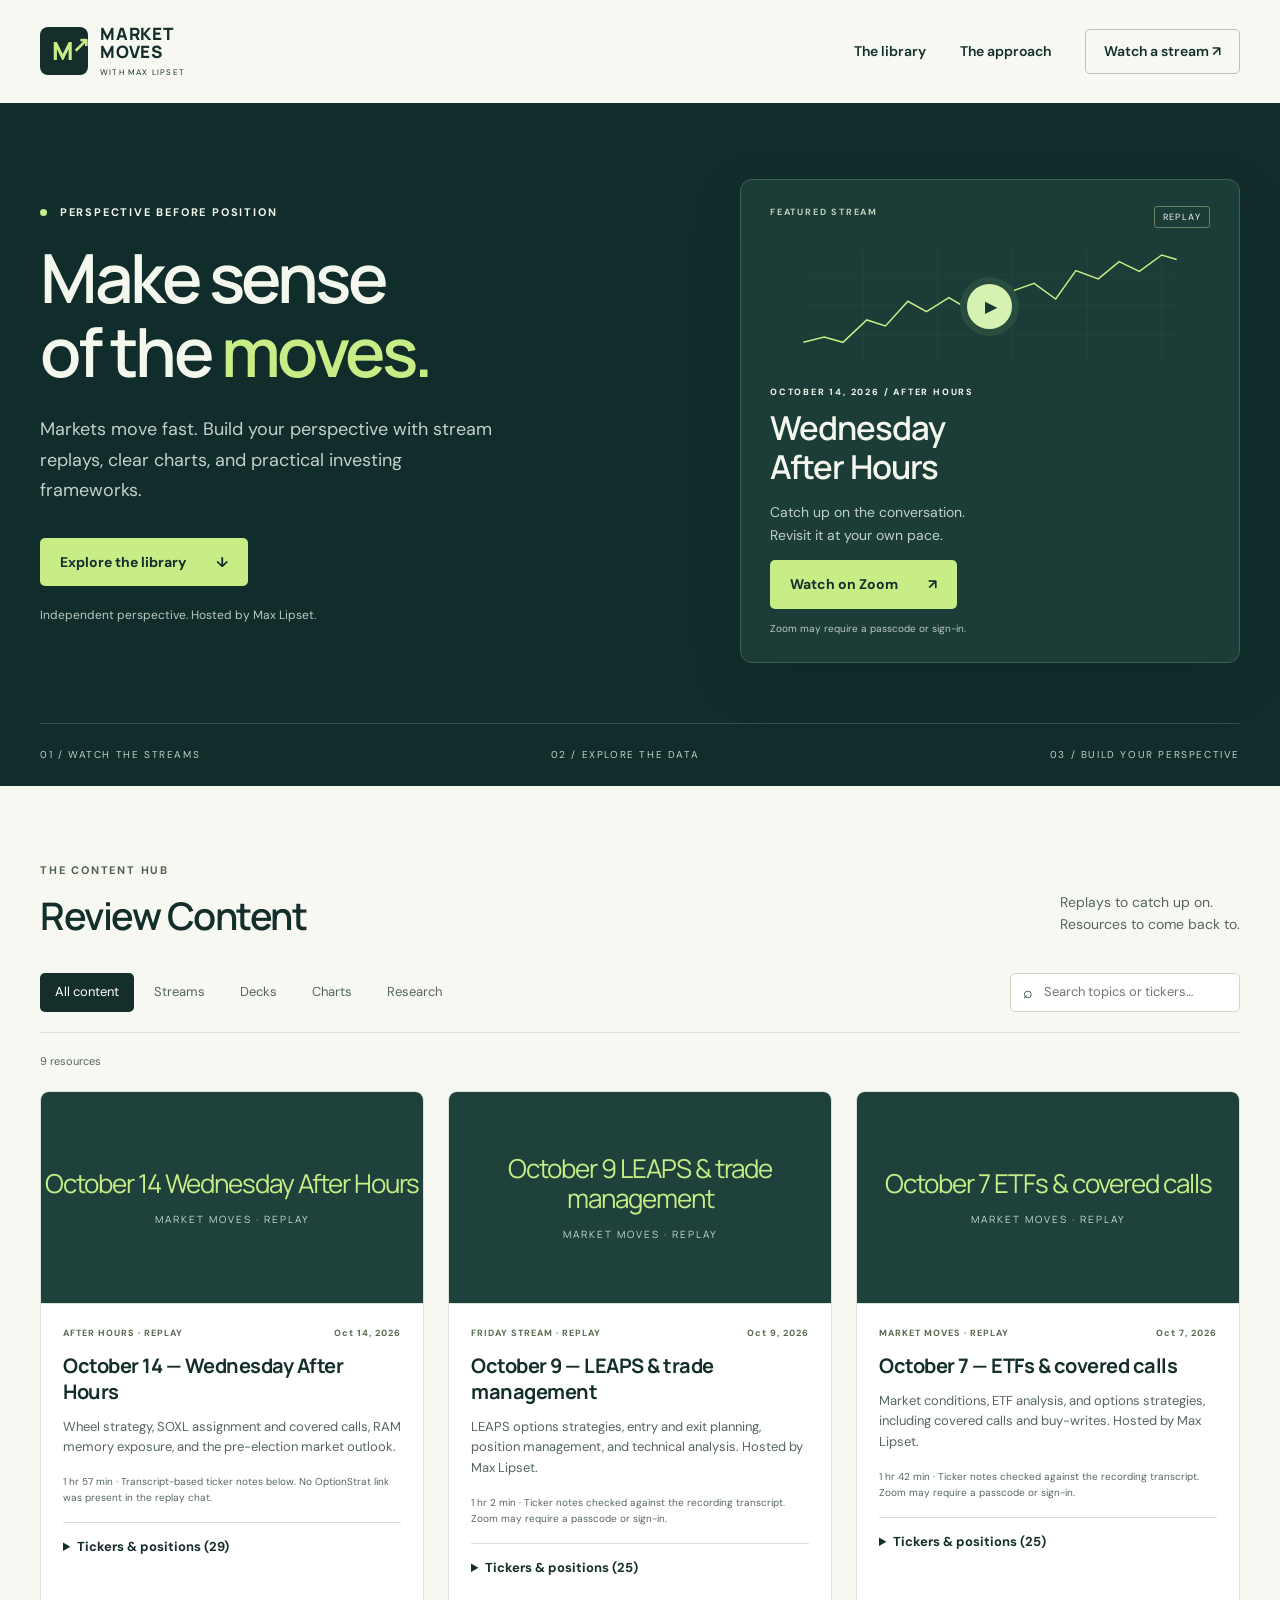
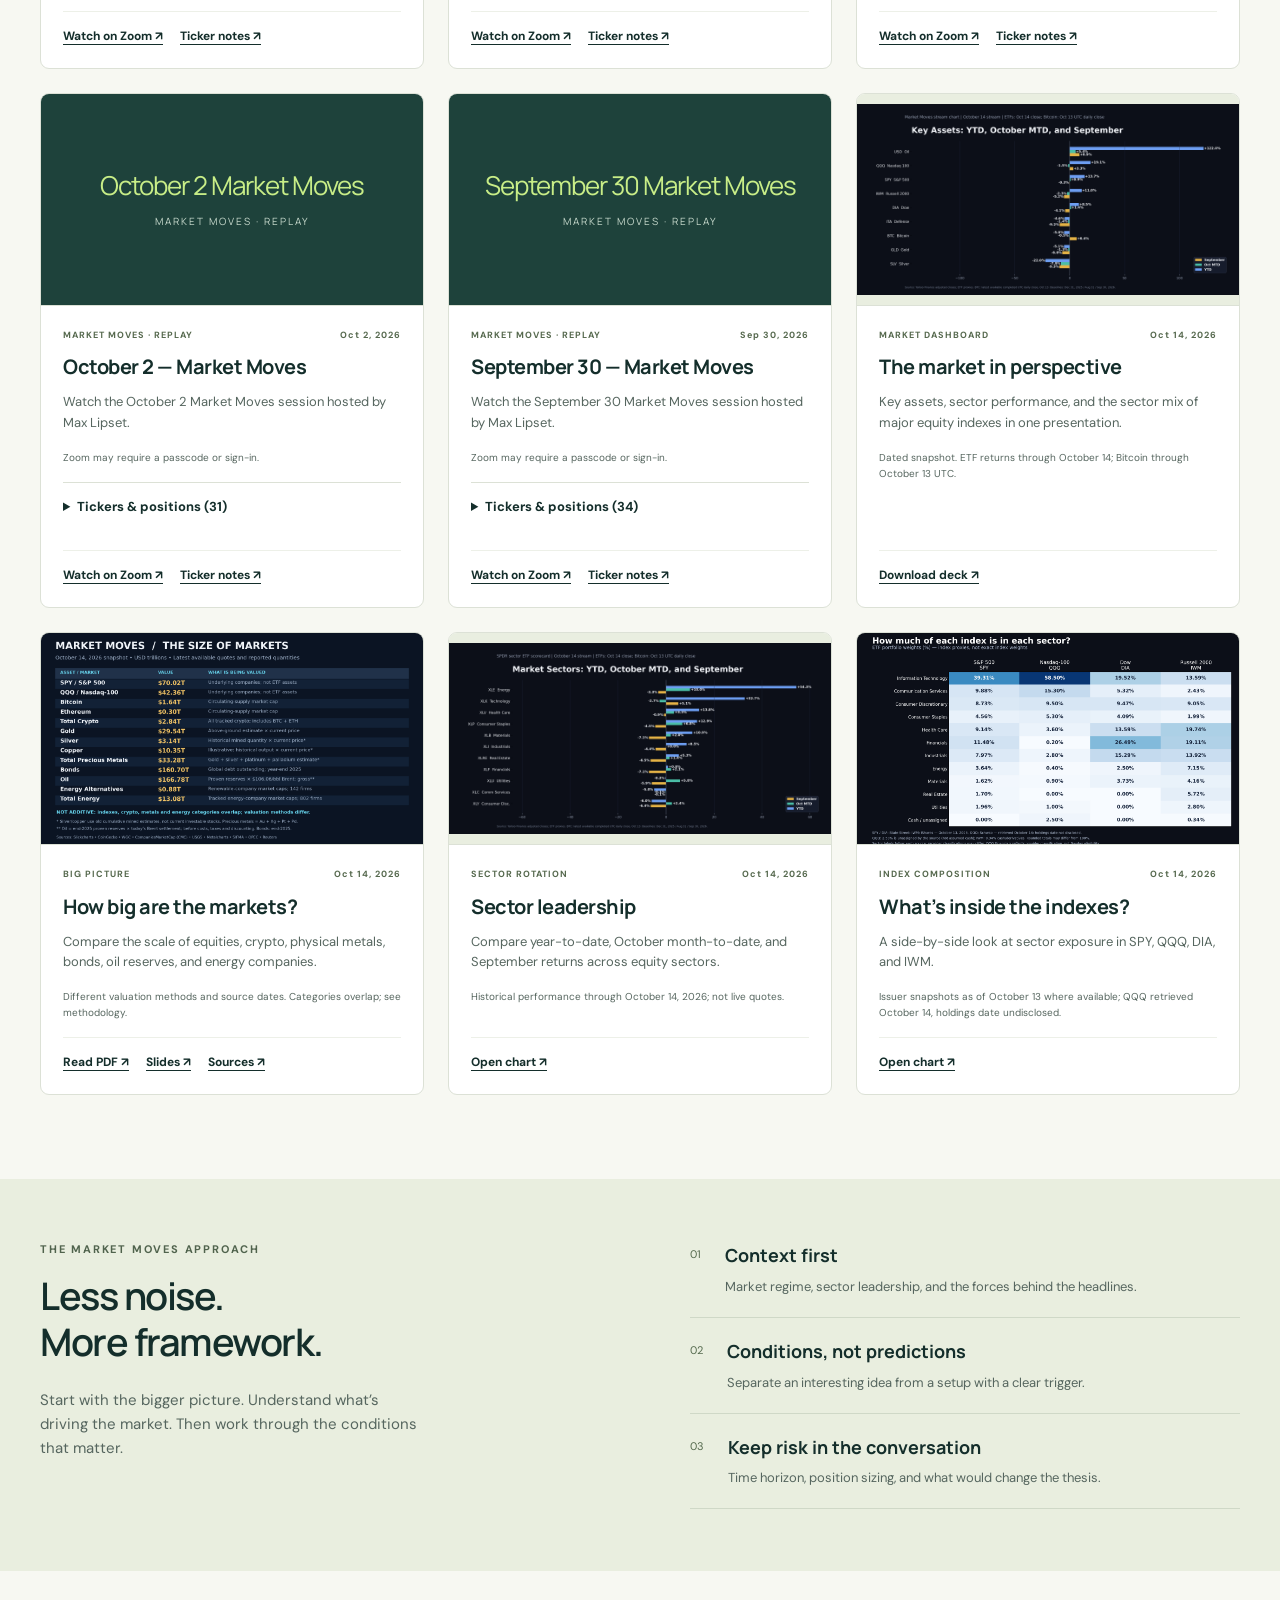
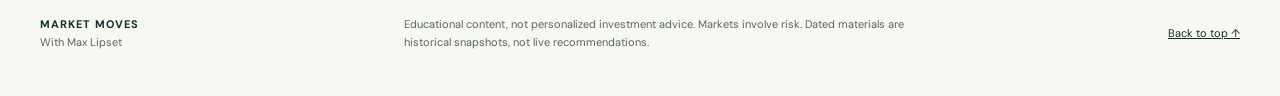
==== commit 9c5d127c: "Shorten content hub header to Review Content" ====
--- a/index.html
+++ b/index.html
@@ -12,7 +12,7 @@
 <header class="topbar wrap"><a class="brand" href="./" aria-label="Market Moves home"><span class="brandmark" aria-hidden="true">M<span>↗</span></span><span>MARKET<br>MOVES<span class="brandby">WITH MAX LIPSET</span></span></a><nav aria-label="Main navigation"><a href="#library">The library</a><a href="#approach">The approach</a><a class="nav-cta" href="#featured">Watch a stream <span aria-hidden="true">↗</span></a></nav></header>
 <main>
 <section class="hero"><div class="wrap hero-grid"><div><p class="eyebrow"><span class="dot"></span> PERSPECTIVE BEFORE POSITION</p><h1>Make sense<br>of the <em>moves.</em></h1><p class="intro">Markets move fast. Build your perspective with stream replays, clear charts, and practical investing frameworks.</p><a class="button light" href="#library">Explore the library <span aria-hidden="true">↓</span></a><p class="host">Independent perspective. Hosted by Max Lipset.</p></div><article id="featured" class="featured"><div class="feature-top"><span class="eyebrow">FEATURED STREAM</span><span class="replay">REPLAY</span></div><div class="wave" aria-hidden="true"><svg viewBox="0 0 500 150"><path class="grid" d="M0 35H500 M0 75H500 M0 115H500 M80 0V150 M180 0V150 M280 0V150 M380 0V150 M480 0V150"/><path class="trace" d="M0 125 28 118 53 125 85 95 110 103 140 70 165 84 195 65 220 80 250 40 278 57 309 46 338 67 365 29 395 40 423 17 450 30 480 8 500 14"/></svg><span class="play">▶</span></div><p class="eyebrow">OCTOBER 14, 2026 / AFTER HOURS</p><h2>Wednesday<br>After Hours</h2><p>Catch up on the conversation.<br>Revisit it at your own pace.</p><a id="featured-link" class="button light" href="https://us06web.zoom.us/rec/play/azd4gLlzpWECMYC80yZohoWZVXo0TyWZNU_tY4B3mo50wYjDlJNZmIzZEacOL41-qEgLrrD0C0mfPNoo.ENxpaDLJpgLdhvSk" target="_blank" rel="noopener noreferrer">Watch on Zoom <span aria-hidden="true">↗</span></a><small>Zoom may require a passcode or sign-in.</small></article></div><div class="wrap hero-bottom"><span>01 / WATCH THE STREAMS</span><span>02 / EXPLORE THE DATA</span><span>03 / BUILD YOUR PERSPECTIVE</span></div></section>
-<section id="library" class="wrap library"><div class="section-head"><div><p class="eyebrow">THE CONTENT HUB</p><h2>Catch Up or Review Content Here</h2></div><p>Replays to catch up on.<br>Resources to come back to.</p></div><div class="toolbar"><div class="filters" role="group" aria-label="Filter content"><button class="active" data-filter="All" aria-pressed="true">All content</button><button data-filter="Streams" aria-pressed="false">Streams</button><button data-filter="Decks" aria-pressed="false">Decks</button><button data-filter="Charts" aria-pressed="false">Charts</button><button data-filter="Research" aria-pressed="false">Research</button></div><label class="search"><span class="sr-only">Search the library</span><span aria-hidden="true">⌕</span><input type="search" id="search" placeholder="Search topics or tickers…"></label></div><p class="results" id="count" role="status" aria-live="polite">Loading the library…</p><div id="cards" class="cards"></div><noscript><p>Enable JavaScript to search the library. You can still <a href="assets/performance-deck.pptx">download the latest deck</a> or <a href="assets/market-sizes.pdf">read the market-size comparison</a>.</p></noscript></section>
+<section id="library" class="wrap library"><div class="section-head"><div><p class="eyebrow">THE CONTENT HUB</p><h2>Review Content</h2></div><p>Replays to catch up on.<br>Resources to come back to.</p></div><div class="toolbar"><div class="filters" role="group" aria-label="Filter content"><button class="active" data-filter="All" aria-pressed="true">All content</button><button data-filter="Streams" aria-pressed="false">Streams</button><button data-filter="Decks" aria-pressed="false">Decks</button><button data-filter="Charts" aria-pressed="false">Charts</button><button data-filter="Research" aria-pressed="false">Research</button></div><label class="search"><span class="sr-only">Search the library</span><span aria-hidden="true">⌕</span><input type="search" id="search" placeholder="Search topics or tickers…"></label></div><p class="results" id="count" role="status" aria-live="polite">Loading the library…</p><div id="cards" class="cards"></div><noscript><p>Enable JavaScript to search the library. You can still <a href="assets/performance-deck.pptx">download the latest deck</a> or <a href="assets/market-sizes.pdf">read the market-size comparison</a>.</p></noscript></section>
 <section id="approach" class="approach"><div class="wrap approach-grid"><div><p class="eyebrow">THE MARKET MOVES APPROACH</p><h2>Less noise.<br>More framework.</h2><p>Start with the bigger picture. Understand what’s driving the market. Then work through the conditions that matter.</p></div><div class="principles"><article><span>01</span><div><h3>Context first</h3><p>Market regime, sector leadership, and the forces behind the headlines.</p></div></article><article><span>02</span><div><h3>Conditions, not predictions</h3><p>Separate an interesting idea from a setup with a clear trigger.</p></div></article><article><span>03</span><div><h3>Keep risk in the conversation</h3><p>Time horizon, position sizing, and what would change the thesis.</p></div></article></div></div></section>
 </main><footer class="wrap"><div><strong>MARKET MOVES</strong><span>With Max Lipset</span></div><p>Educational content, not personalized investment advice. Markets involve risk. Dated materials are historical snapshots, not live recommendations.</p><a href="#">Back to top ↑</a></footer><script src="app.js" defer></script>
 </body></html>
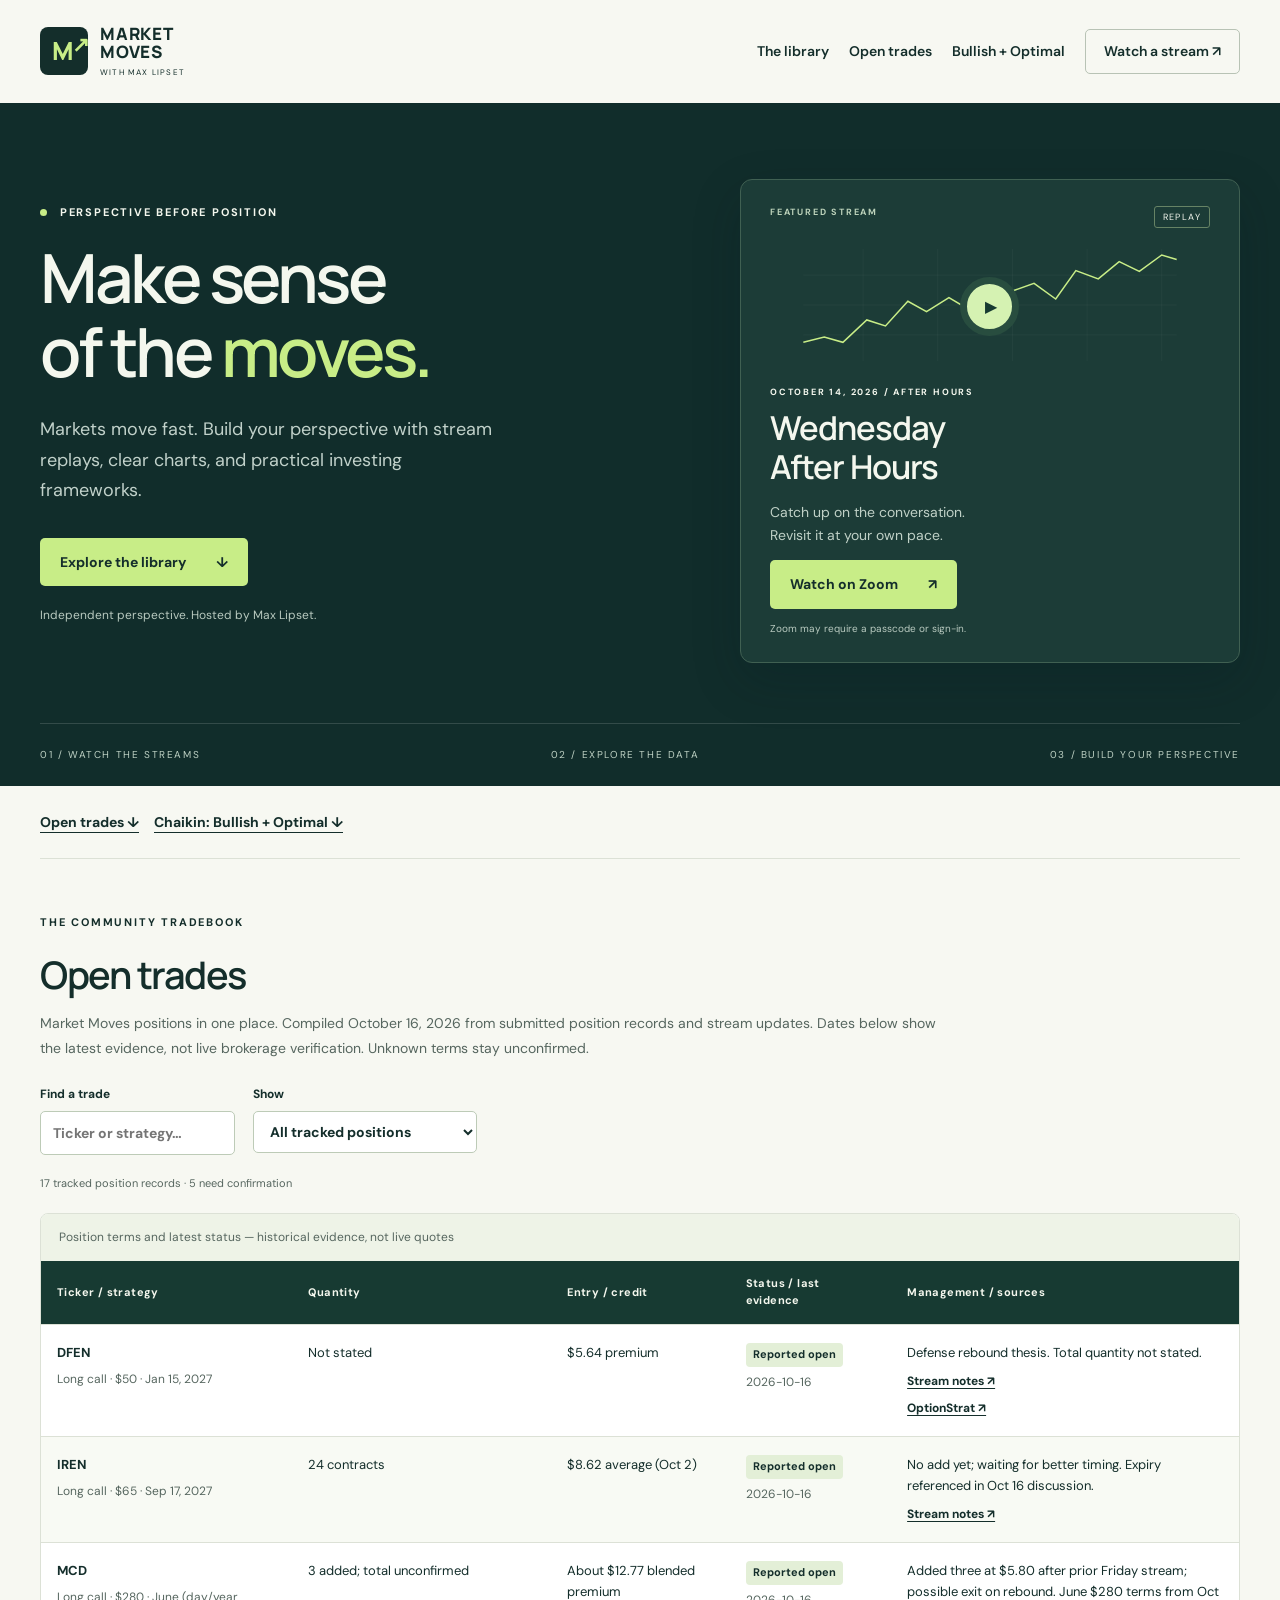
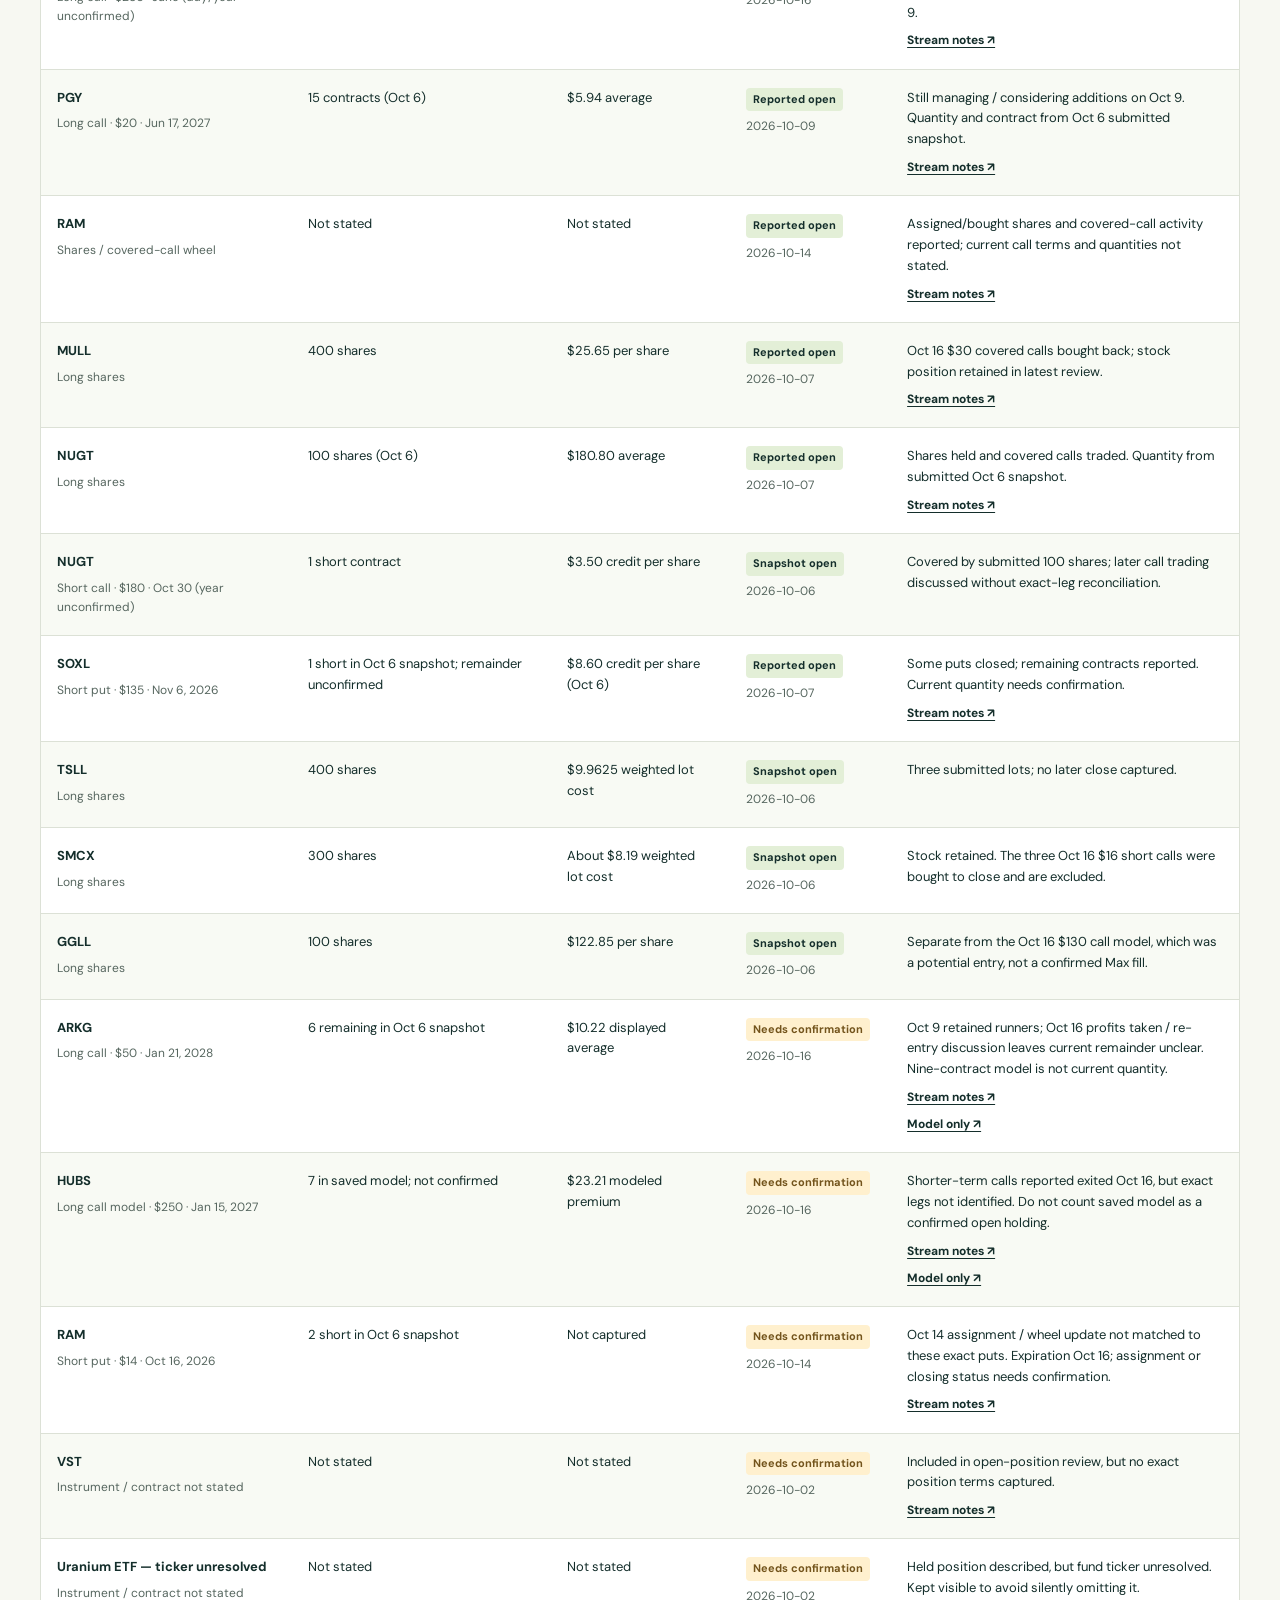
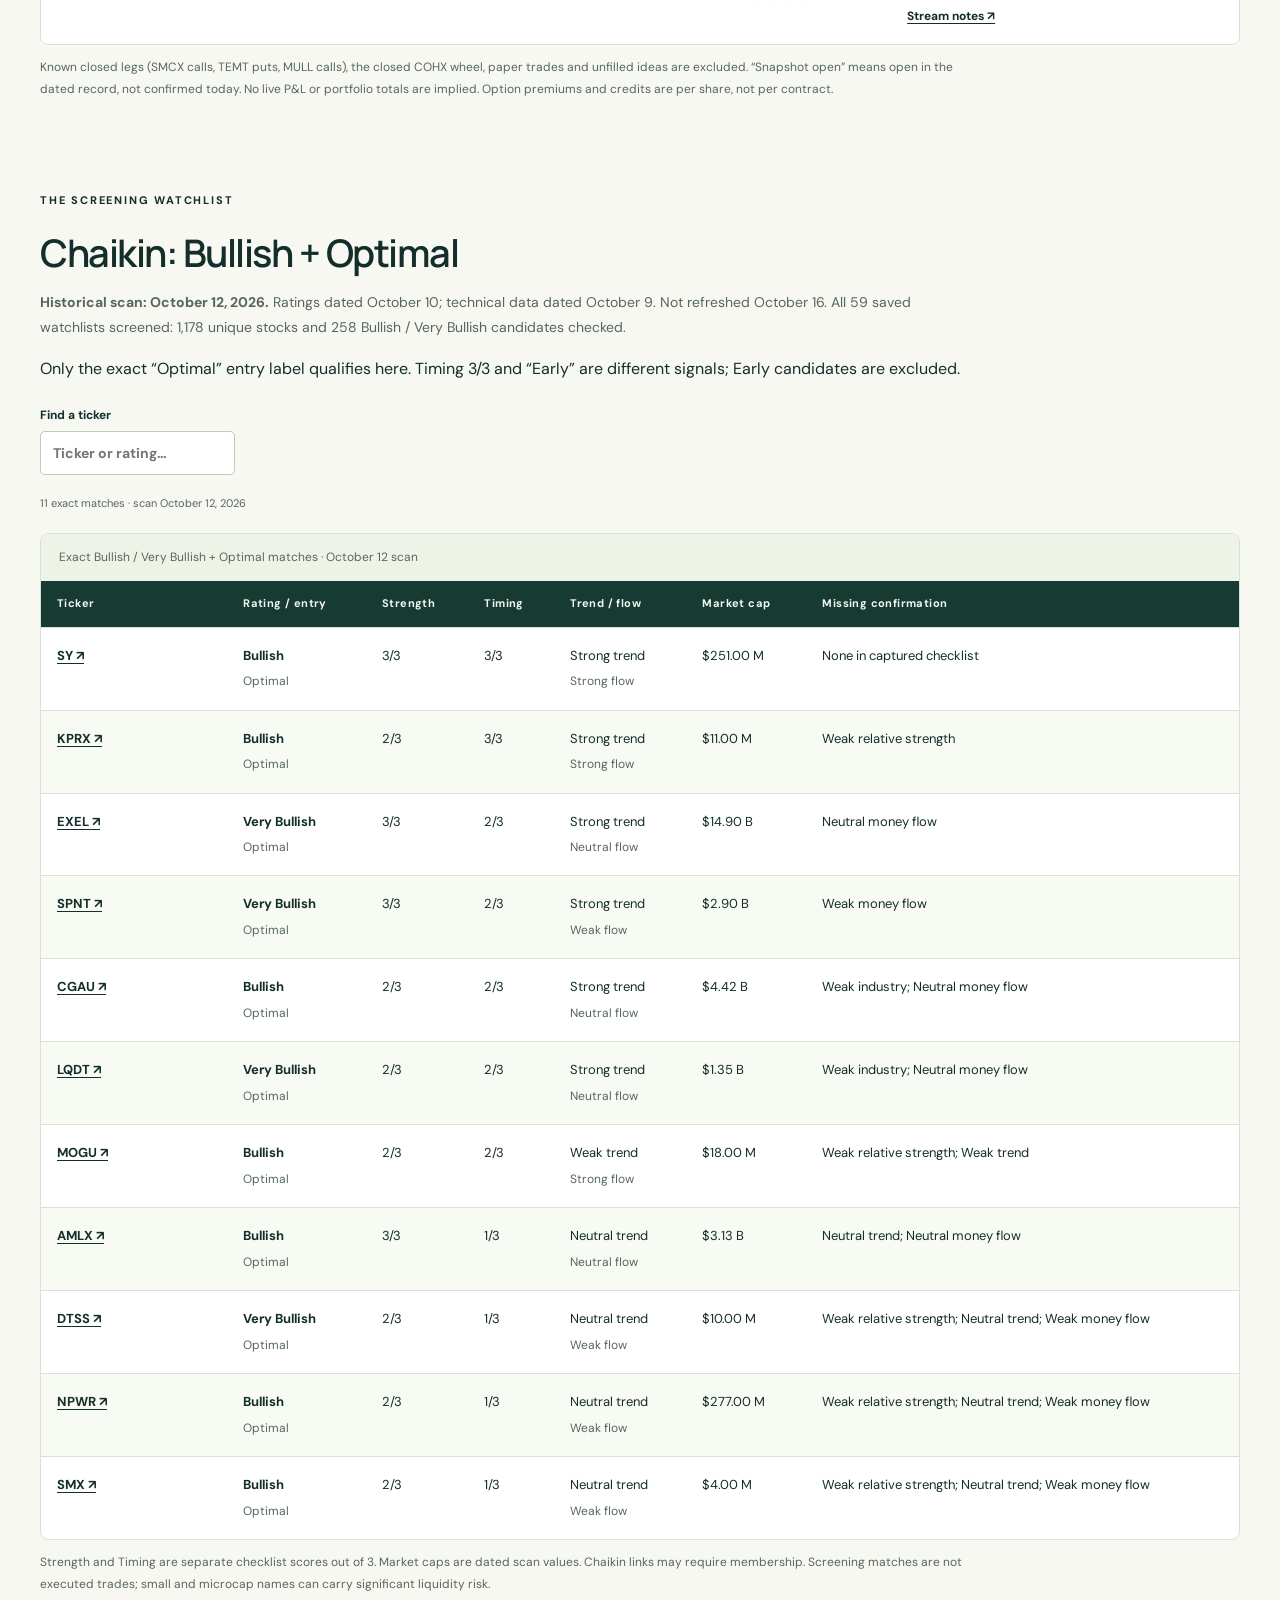
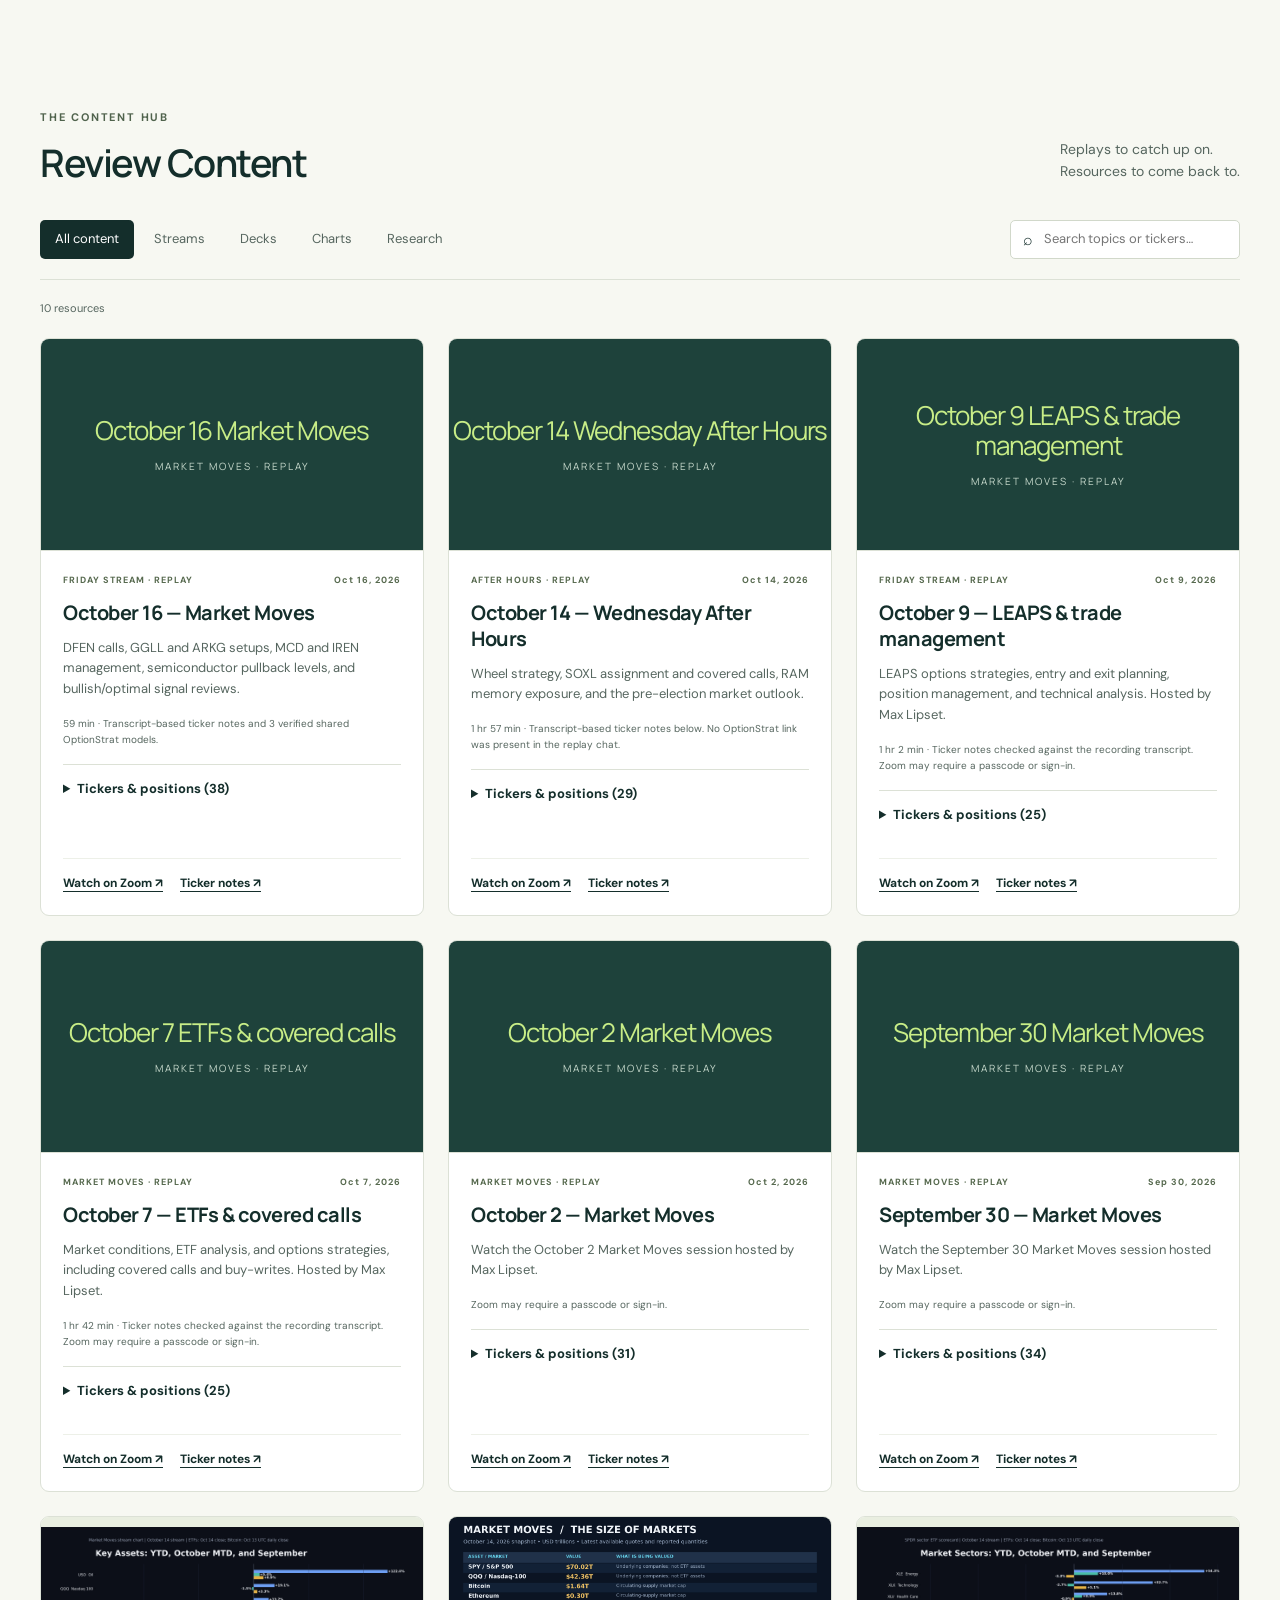
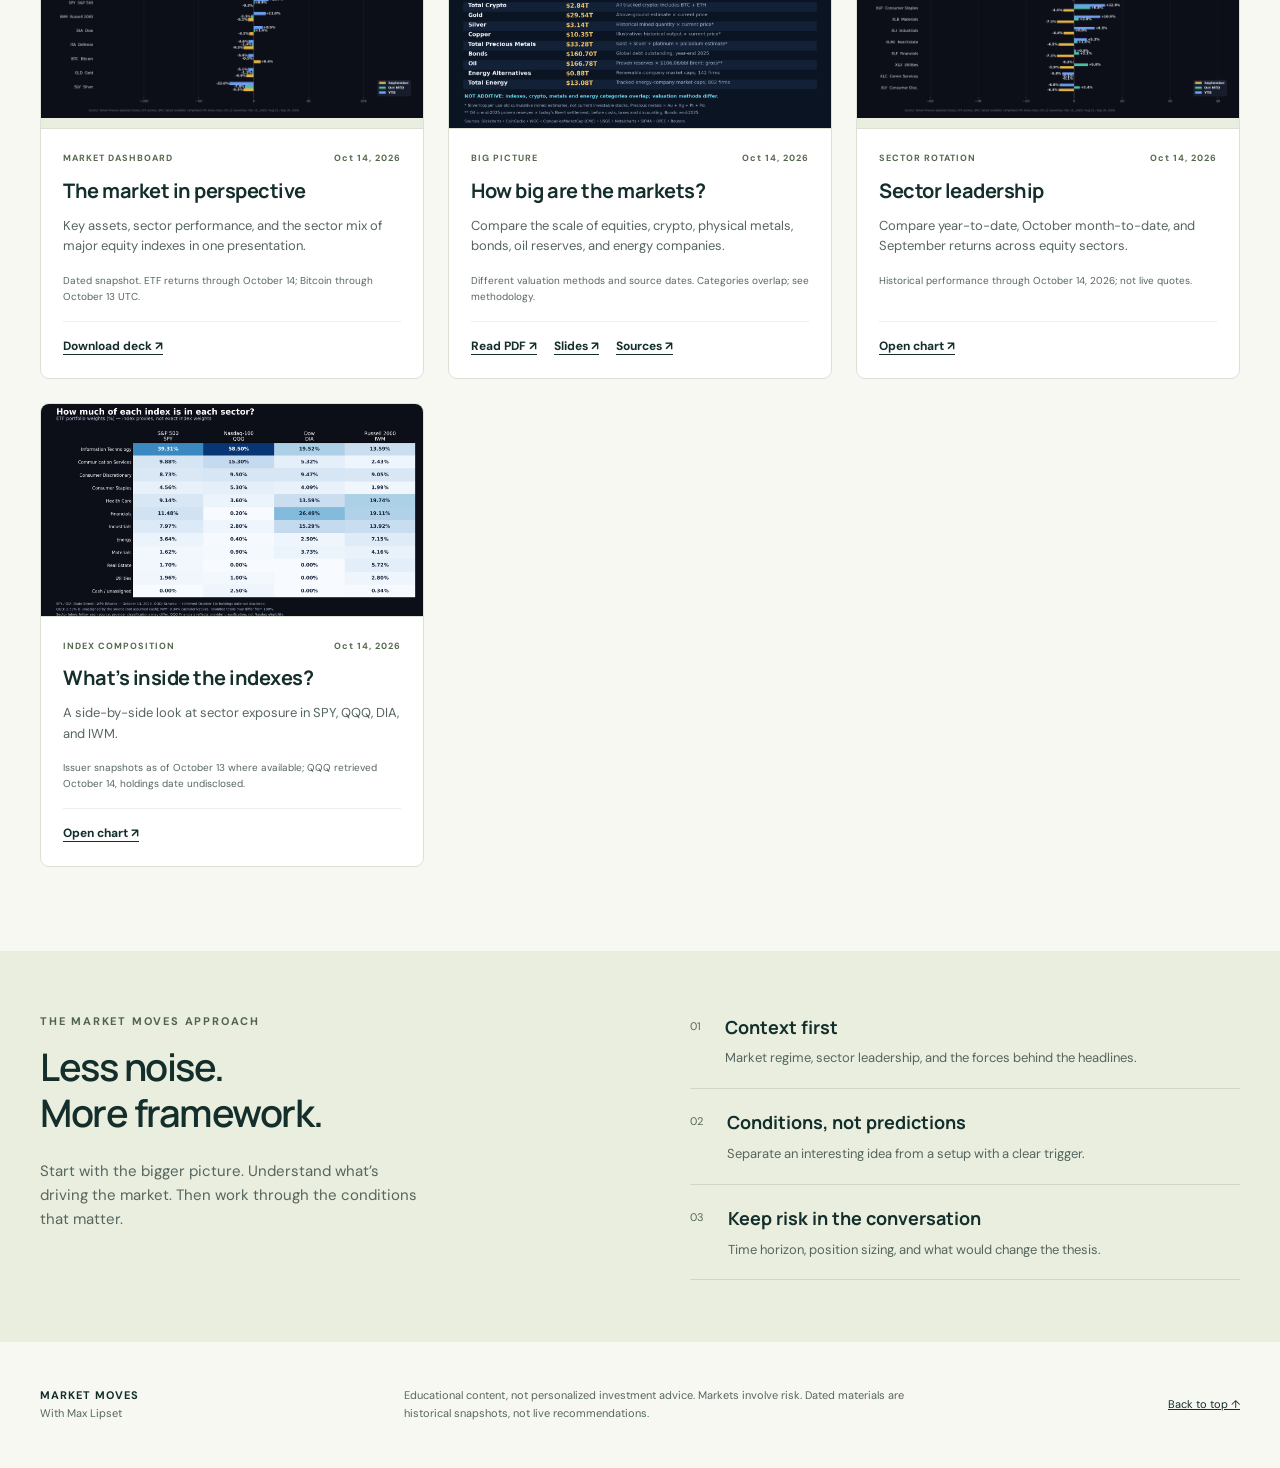
==== commit 88a2921e: "Add community tradebook and dated bullish Optimal Chaikin tables" ====
--- a/index.html
+++ b/index.html
@@ -9,10 +9,13 @@
 </head>
 <body>
 <a class="skip" href="#library">Skip to content</a>
-<header class="topbar wrap"><a class="brand" href="./" aria-label="Market Moves home"><span class="brandmark" aria-hidden="true">M<span>↗</span></span><span>MARKET<br>MOVES<span class="brandby">WITH MAX LIPSET</span></span></a><nav aria-label="Main navigation"><a href="#library">The library</a><a href="#approach">The approach</a><a class="nav-cta" href="#featured">Watch a stream <span aria-hidden="true">↗</span></a></nav></header>
+<header class="topbar wrap"><a class="brand" href="./" aria-label="Market Moves home"><span class="brandmark" aria-hidden="true">M<span>↗</span></span><span>MARKET<br>MOVES<span class="brandby">WITH MAX LIPSET</span></span></a><nav aria-label="Main navigation"><a href="#library">The library</a><a href="#open-trades">Open trades</a><a href="#chaikin">Bullish + Optimal</a><a class="nav-cta" href="#featured">Watch a stream <span aria-hidden="true">↗</span></a></nav></header>
 <main>
 <section class="hero"><div class="wrap hero-grid"><div><p class="eyebrow"><span class="dot"></span> PERSPECTIVE BEFORE POSITION</p><h1>Make sense<br>of the <em>moves.</em></h1><p class="intro">Markets move fast. Build your perspective with stream replays, clear charts, and practical investing frameworks.</p><a class="button light" href="#library">Explore the library <span aria-hidden="true">↓</span></a><p class="host">Independent perspective. Hosted by Max Lipset.</p></div><article id="featured" class="featured"><div class="feature-top"><span class="eyebrow">FEATURED STREAM</span><span class="replay">REPLAY</span></div><div class="wave" aria-hidden="true"><svg viewBox="0 0 500 150"><path class="grid" d="M0 35H500 M0 75H500 M0 115H500 M80 0V150 M180 0V150 M280 0V150 M380 0V150 M480 0V150"/><path class="trace" d="M0 125 28 118 53 125 85 95 110 103 140 70 165 84 195 65 220 80 250 40 278 57 309 46 338 67 365 29 395 40 423 17 450 30 480 8 500 14"/></svg><span class="play">▶</span></div><p class="eyebrow">OCTOBER 14, 2026 / AFTER HOURS</p><h2>Wednesday<br>After Hours</h2><p>Catch up on the conversation.<br>Revisit it at your own pace.</p><a id="featured-link" class="button light" href="https://us06web.zoom.us/rec/play/azd4gLlzpWECMYC80yZohoWZVXo0TyWZNU_tY4B3mo50wYjDlJNZmIzZEacOL41-qEgLrrD0C0mfPNoo.ENxpaDLJpgLdhvSk" target="_blank" rel="noopener noreferrer">Watch on Zoom <span aria-hidden="true">↗</span></a><small>Zoom may require a passcode or sign-in.</small></article></div><div class="wrap hero-bottom"><span>01 / WATCH THE STREAMS</span><span>02 / EXPLORE THE DATA</span><span>03 / BUILD YOUR PERSPECTIVE</span></div></section>
+<div class="wrap tracker-jumps" aria-label="Trade research shortcuts"><a href="#open-trades">Open trades ↓</a><a href="#chaikin">Chaikin: Bullish + Optimal ↓</a></div>
+<section id="open-trades" class="wrap tracker-section"><p class="eyebrow">THE COMMUNITY TRADEBOOK</p><h2>Open trades</h2><p class="tracker-intro">Market Moves positions in one place. Compiled October 16, 2026 from submitted position records and stream updates. Dates below show the latest evidence, not live brokerage verification. Unknown terms stay unconfirmed.</p><div class="tracker-toolbar"><label>Find a trade <input id="trade-search" type="search" placeholder="Ticker or strategy…"></label><label>Show <select id="trade-filter"><option value="all">All tracked positions</option><option value="open">Reported / snapshot open</option><option value="review">Needs confirmation</option></select></label></div><p id="trade-count" class="results" role="status">Loading trades…</p><div class="table-scroll" role="region" aria-label="Open trades table; scroll horizontally for details" tabindex="0"><table id="trades-table"><caption>Position terms and latest status — historical evidence, not live quotes</caption><thead><tr><th scope="col">Ticker / strategy</th><th scope="col">Quantity</th><th scope="col">Entry / credit</th><th scope="col">Status / last evidence</th><th scope="col">Management / sources</th></tr></thead><tbody></tbody></table></div><p class="tracker-footnote">Known closed legs (SMCX calls, TEMT puts, MULL calls), the closed COHX wheel, paper trades and unfilled ideas are excluded. “Snapshot open” means open in the dated record, not confirmed today. No live P&amp;L or portfolio totals are implied. Option premiums and credits are per share, not per contract.</p></section>
+<section id="chaikin" class="wrap tracker-section"><p class="eyebrow">THE SCREENING WATCHLIST</p><h2>Chaikin: Bullish + Optimal</h2><p class="tracker-intro"><strong>Historical scan: October 12, 2026.</strong> Ratings dated October 10; technical data dated October 9. Not refreshed October 16. All 59 saved watchlists screened: 1,178 unique stocks and 258 Bullish / Very Bullish candidates checked.</p><p>Only the exact “Optimal” entry label qualifies here. Timing 3/3 and “Early” are different signals; Early candidates are excluded.</p><div class="tracker-toolbar"><label>Find a ticker <input id="chaikin-search" type="search" placeholder="Ticker or rating…"></label></div><p id="chaikin-count" class="results" role="status">Loading matches…</p><div class="table-scroll" role="region" aria-label="Chaikin matches table; scroll horizontally for details" tabindex="0"><table id="chaikin-table"><caption>Exact Bullish / Very Bullish + Optimal matches · October 12 scan</caption><thead><tr><th scope="col">Ticker</th><th scope="col">Rating / entry</th><th scope="col">Strength</th><th scope="col">Timing</th><th scope="col">Trend / flow</th><th scope="col">Market cap</th><th scope="col">Missing confirmation</th></tr></thead><tbody></tbody></table></div><p class="tracker-footnote">Strength and Timing are separate checklist scores out of 3. Market caps are dated scan values. Chaikin links may require membership. Screening matches are not executed trades; small and microcap names can carry significant liquidity risk.</p></section>
 <section id="library" class="wrap library"><div class="section-head"><div><p class="eyebrow">THE CONTENT HUB</p><h2>Review Content</h2></div><p>Replays to catch up on.<br>Resources to come back to.</p></div><div class="toolbar"><div class="filters" role="group" aria-label="Filter content"><button class="active" data-filter="All" aria-pressed="true">All content</button><button data-filter="Streams" aria-pressed="false">Streams</button><button data-filter="Decks" aria-pressed="false">Decks</button><button data-filter="Charts" aria-pressed="false">Charts</button><button data-filter="Research" aria-pressed="false">Research</button></div><label class="search"><span class="sr-only">Search the library</span><span aria-hidden="true">⌕</span><input type="search" id="search" placeholder="Search topics or tickers…"></label></div><p class="results" id="count" role="status" aria-live="polite">Loading the library…</p><div id="cards" class="cards"></div><noscript><p>Enable JavaScript to search the library. You can still <a href="assets/performance-deck.pptx">download the latest deck</a> or <a href="assets/market-sizes.pdf">read the market-size comparison</a>.</p></noscript></section>
 <section id="approach" class="approach"><div class="wrap approach-grid"><div><p class="eyebrow">THE MARKET MOVES APPROACH</p><h2>Less noise.<br>More framework.</h2><p>Start with the bigger picture. Understand what’s driving the market. Then work through the conditions that matter.</p></div><div class="principles"><article><span>01</span><div><h3>Context first</h3><p>Market regime, sector leadership, and the forces behind the headlines.</p></div></article><article><span>02</span><div><h3>Conditions, not predictions</h3><p>Separate an interesting idea from a setup with a clear trigger.</p></div></article><article><span>03</span><div><h3>Keep risk in the conversation</h3><p>Time horizon, position sizing, and what would change the thesis.</p></div></article></div></div></section>
-</main><footer class="wrap"><div><strong>MARKET MOVES</strong><span>With Max Lipset</span></div><p>Educational content, not personalized investment advice. Markets involve risk. Dated materials are historical snapshots, not live recommendations.</p><a href="#">Back to top ↑</a></footer><script src="app.js" defer></script>
+</main><footer class="wrap"><div><strong>MARKET MOVES</strong><span>With Max Lipset</span></div><p>Educational content, not personalized investment advice. Markets involve risk. Dated materials are historical snapshots, not live recommendations.</p><a href="#">Back to top ↑</a></footer><script src="app.js" defer></script><script src="tracker.js" defer></script>
 </body></html>
--- a/style.css
+++ b/style.css
@@ -3,3 +3,6 @@
 
 /* Historical per-stream ticker recaps */
 .ticker-details{margin:0 0 20px;border-top:1px solid var(--line);padding-top:14px;min-width:0}.ticker-details summary{cursor:pointer;font-size:13px;font-weight:700;margin-bottom:12px}.ticker-entry{padding:16px 0;border-top:1px solid var(--line);overflow-wrap:anywhere}.ticker-entry h4{font-size:15px;margin:0 0 8px}.ticker-entry p{line-height:1.65;margin:10px 0}.ticker-entry a{font-size:12px;font-weight:700;display:block;margin:8px 0}.ticker-status{display:inline-block;font-size:10px;font-weight:700;letter-spacing:.3px;background:#e9eedf;padding:3px 7px;border-radius:3px}.stream-notes{padding-top:35px;padding-bottom:50px;max-width:1120px}.stream-notes>.eyebrow{margin-top:38px}.stream-notes h1{font-size:clamp(32px,5vw,52px);letter-spacing:-1.5px}.stream-notes>.notes-intro{font-size:13px;max-width:850px;color:var(--muted);line-height:1.7}.ticker-grid{display:grid;grid-template-columns:repeat(2,minmax(0,1fr));gap:20px;margin:30px 0}.ticker-grid>.ticker-entry{background:#fff;padding:22px;border:1px solid var(--line);border-radius:8px}.ticker-grid h2{font-size:23px;letter-spacing:-.5px;margin-bottom:8px}.ticker-grid p{font-size:14px}.ticker-grid .note{font-size:11px;color:var(--muted)}@media(max-width:600px){.ticker-grid{grid-template-columns:1fr}.ticker-entry{min-width:0}.stream-notes h1{font-size:34px}}
+
+/* Community tradebook and dated screening tables */
+.tracker-jumps{display:flex;flex-wrap:wrap;gap:15px;padding:25px 0;border-bottom:1px solid var(--line)}.tracker-jumps a{font-size:14px;font-weight:700;text-underline-offset:5px}.tracker-section{padding-top:55px;padding-bottom:25px;min-width:0}.tracker-intro{max-width:920px;color:var(--muted);font-size:14px;line-height:1.8}.tracker-toolbar{display:flex;flex-wrap:wrap;gap:18px;margin:24px 0 12px}.tracker-toolbar label{display:flex;flex-direction:column;gap:6px;font-size:12px;font-weight:700}.tracker-toolbar input,.tracker-toolbar select{font:inherit;font-size:14px;border:1px solid #bdcbb7;border-radius:5px;background:white;padding:10px 12px;color:var(--ink);max-width:100%}.table-scroll{overflow-x:auto;border:1px solid var(--line);border-radius:8px;background:white;max-width:100%}.table-scroll:focus-visible,select:focus-visible{outline:3px solid #9ab955;outline-offset:3px}.table-scroll table{border-collapse:collapse;width:100%;min-width:930px;font-size:13px;line-height:1.6;text-align:left}.table-scroll caption{text-align:left;padding:14px 18px;background:#eef3e7;font-size:12px;color:var(--muted)}.table-scroll th{background:#173a32;color:#f4f7ee;padding:14px 16px;font-size:11px;letter-spacing:.4px}.table-scroll td{padding:18px 16px;vertical-align:top;border-top:1px solid var(--line)}.table-scroll tbody tr:nth-child(even){background:#f8faf4}.table-scroll td:first-child{min-width:155px}.table-scroll td:last-child{min-width:250px;max-width:390px}.cell-detail{display:block;color:var(--muted);font-size:12px;margin-top:6px}.table-scroll td a{font-weight:700;text-underline-offset:3px}.table-scroll td div a{display:block;margin-top:8px;font-size:12px}.status-pill{display:inline-block;background:#e3efd7;padding:3px 7px;border-radius:4px;font-size:11px;font-weight:700;white-space:nowrap}.status-pill.review{background:#fff0ce;color:#73541c}.tracker-footnote{font-size:12px;color:var(--muted);max-width:950px;line-height:1.8}.topbar nav{gap:20px}@media(max-width:600px){.tracker-section{padding-top:35px}.tracker-toolbar{flex-direction:column}.tracker-toolbar label{width:100%}.tracker-jumps{gap:12px;font-size:12px}.tracker-jumps a{font-size:12px}.table-scroll table{min-width:850px}}
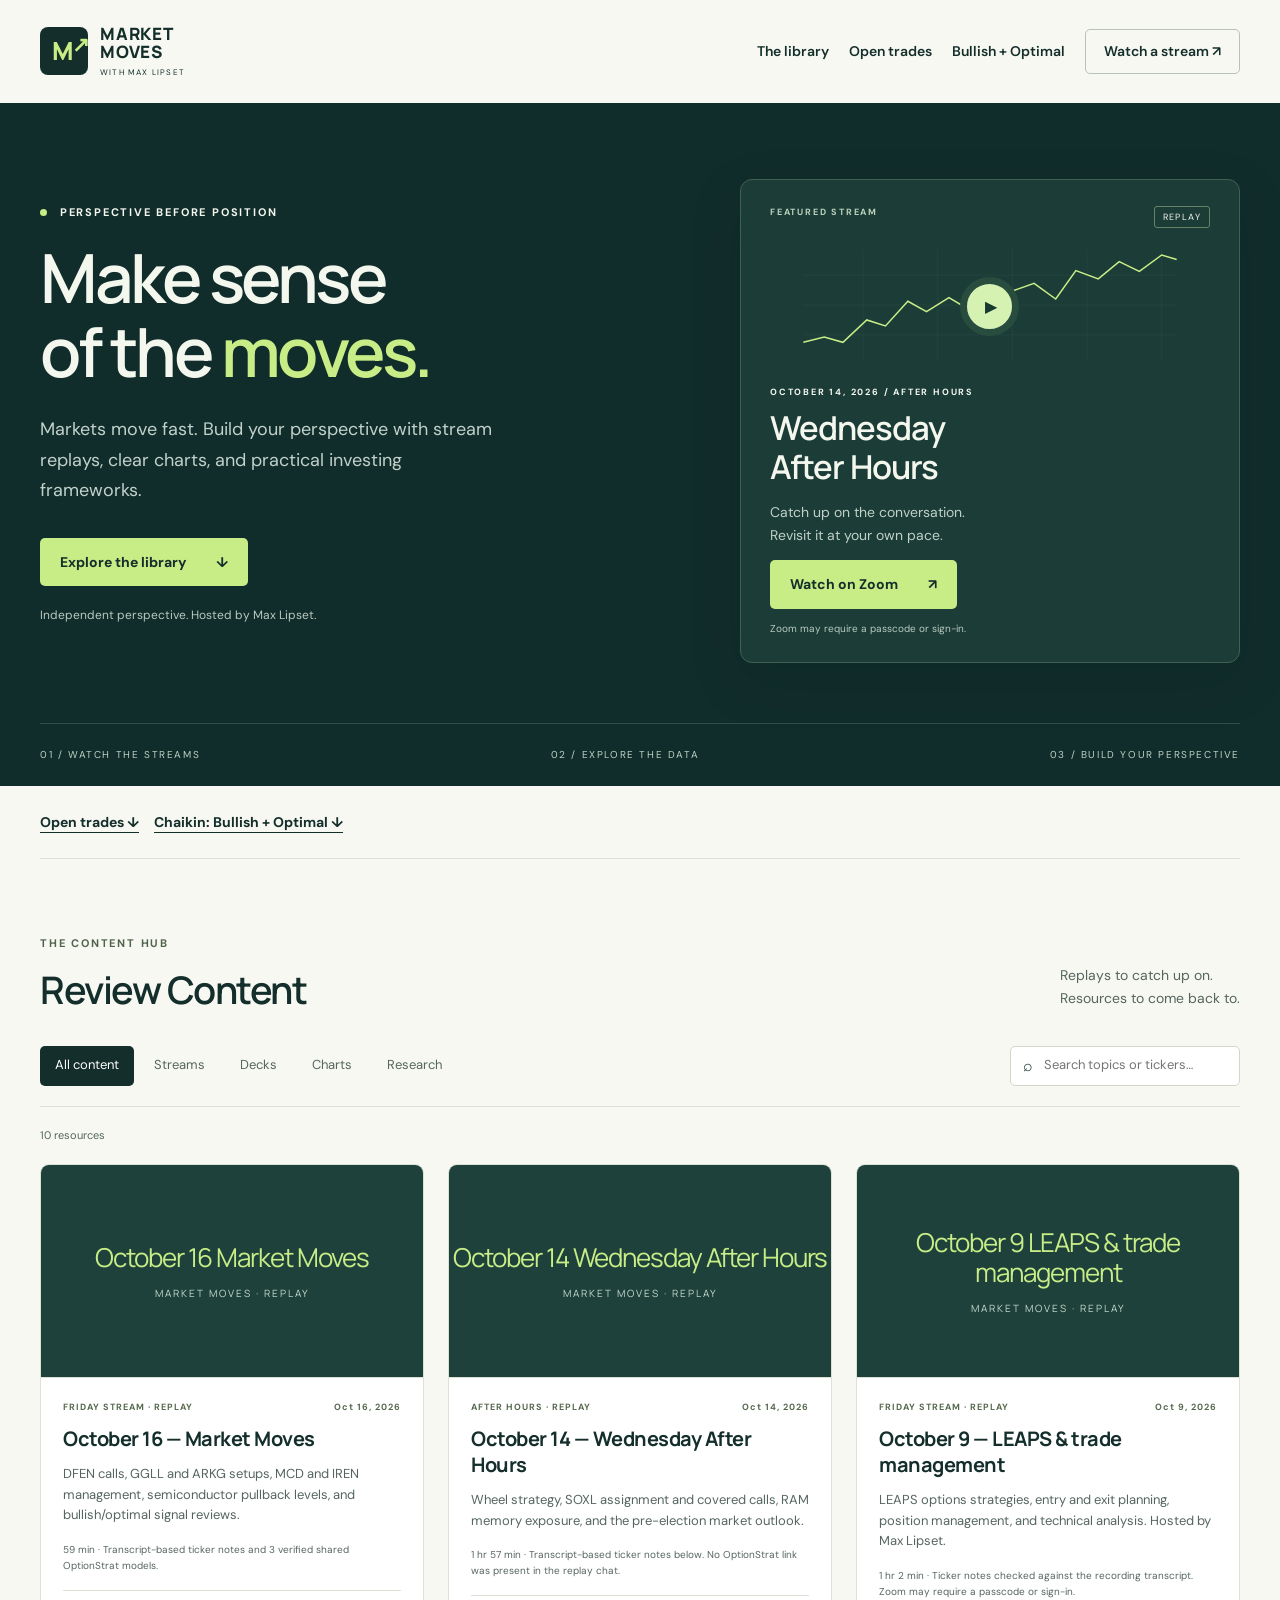
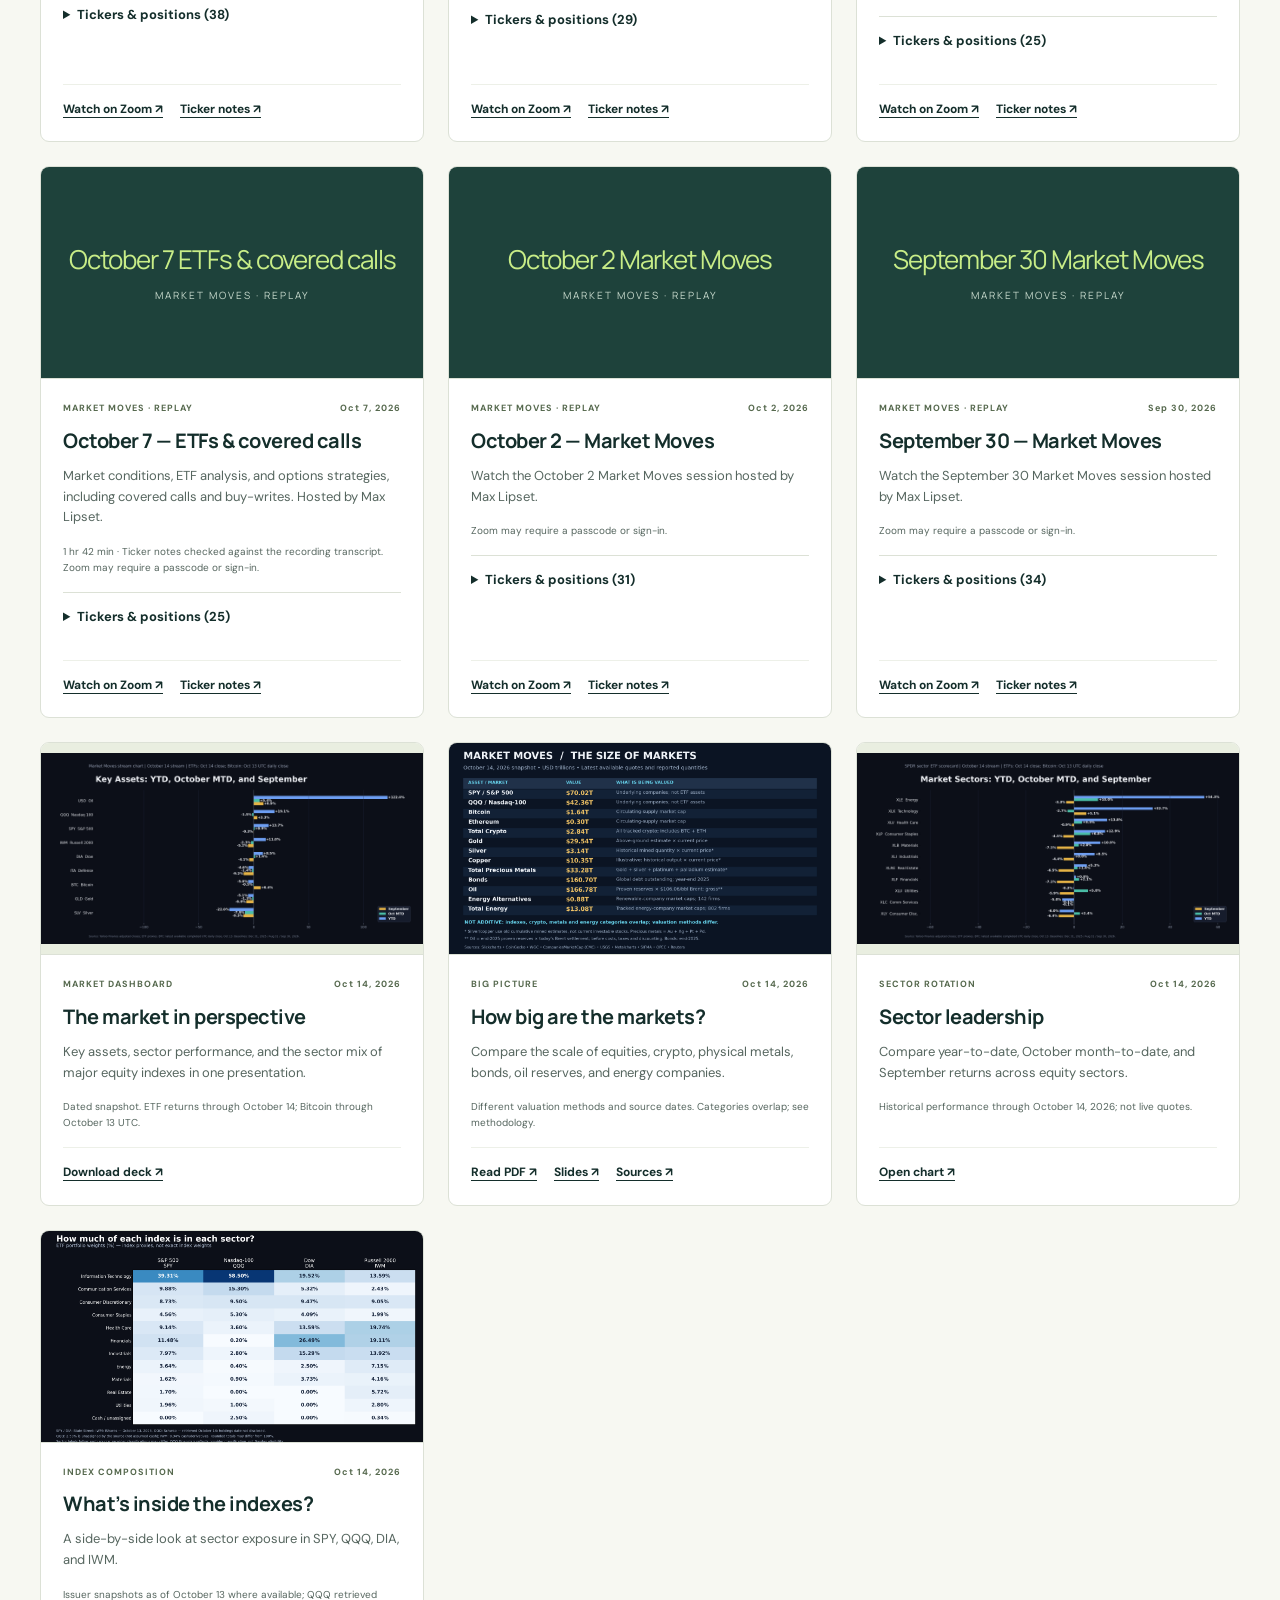
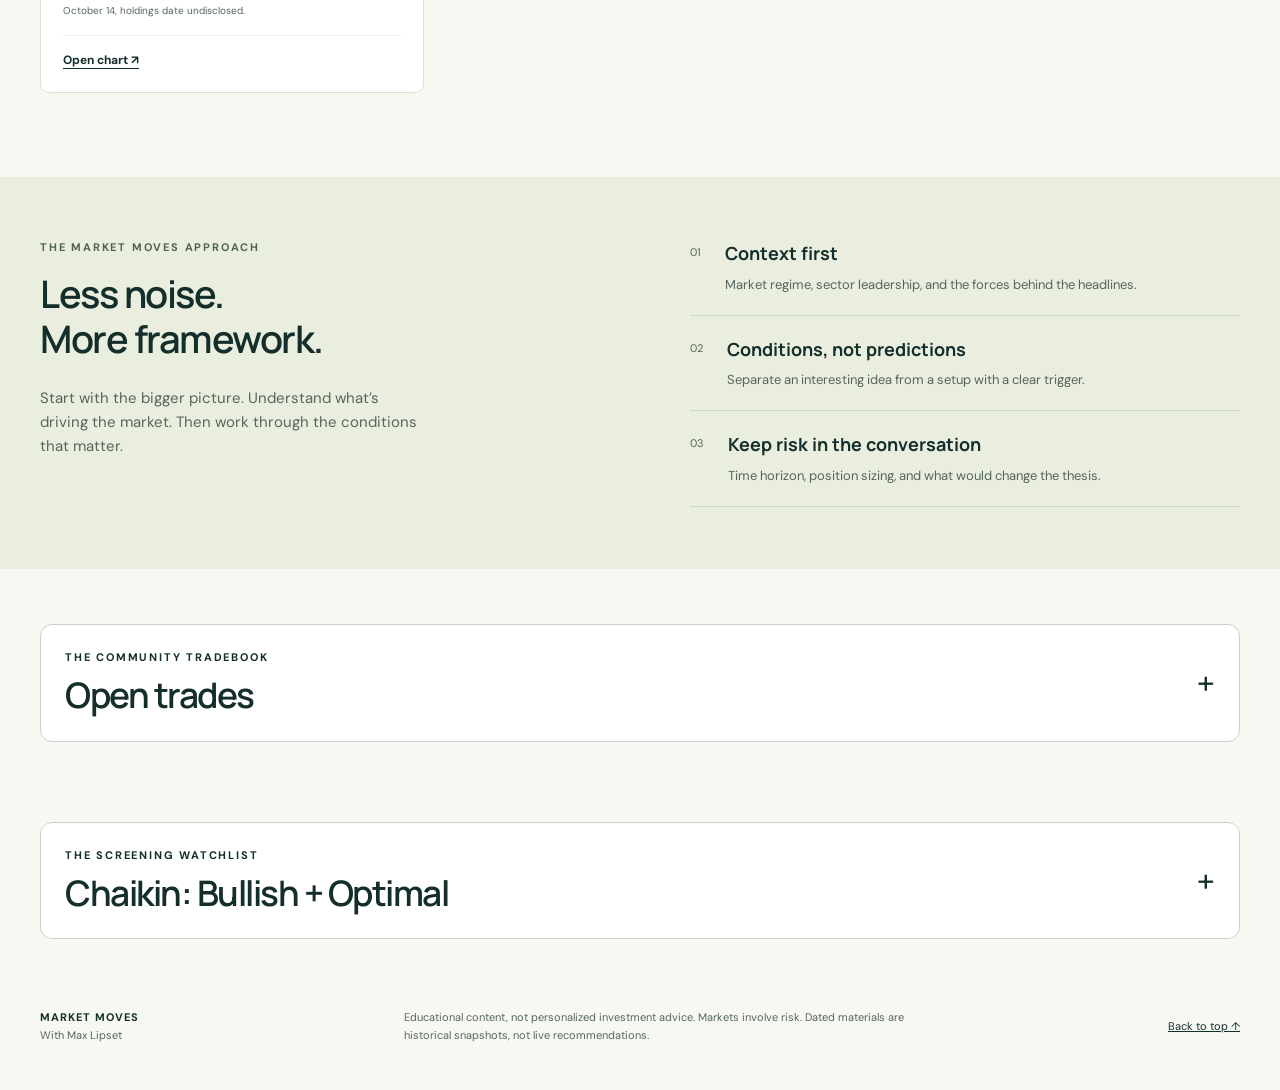
==== commit 5b7b8f1f: "Move research tables to bottom collapsible sections" ====
--- a/index.html
+++ b/index.html
@@ -13,9 +13,11 @@
 <main>
 <section class="hero"><div class="wrap hero-grid"><div><p class="eyebrow"><span class="dot"></span> PERSPECTIVE BEFORE POSITION</p><h1>Make sense<br>of the <em>moves.</em></h1><p class="intro">Markets move fast. Build your perspective with stream replays, clear charts, and practical investing frameworks.</p><a class="button light" href="#library">Explore the library <span aria-hidden="true">↓</span></a><p class="host">Independent perspective. Hosted by Max Lipset.</p></div><article id="featured" class="featured"><div class="feature-top"><span class="eyebrow">FEATURED STREAM</span><span class="replay">REPLAY</span></div><div class="wave" aria-hidden="true"><svg viewBox="0 0 500 150"><path class="grid" d="M0 35H500 M0 75H500 M0 115H500 M80 0V150 M180 0V150 M280 0V150 M380 0V150 M480 0V150"/><path class="trace" d="M0 125 28 118 53 125 85 95 110 103 140 70 165 84 195 65 220 80 250 40 278 57 309 46 338 67 365 29 395 40 423 17 450 30 480 8 500 14"/></svg><span class="play">▶</span></div><p class="eyebrow">OCTOBER 14, 2026 / AFTER HOURS</p><h2>Wednesday<br>After Hours</h2><p>Catch up on the conversation.<br>Revisit it at your own pace.</p><a id="featured-link" class="button light" href="https://us06web.zoom.us/rec/play/azd4gLlzpWECMYC80yZohoWZVXo0TyWZNU_tY4B3mo50wYjDlJNZmIzZEacOL41-qEgLrrD0C0mfPNoo.ENxpaDLJpgLdhvSk" target="_blank" rel="noopener noreferrer">Watch on Zoom <span aria-hidden="true">↗</span></a><small>Zoom may require a passcode or sign-in.</small></article></div><div class="wrap hero-bottom"><span>01 / WATCH THE STREAMS</span><span>02 / EXPLORE THE DATA</span><span>03 / BUILD YOUR PERSPECTIVE</span></div></section>
 <div class="wrap tracker-jumps" aria-label="Trade research shortcuts"><a href="#open-trades">Open trades ↓</a><a href="#chaikin">Chaikin: Bullish + Optimal ↓</a></div>
-<section id="open-trades" class="wrap tracker-section"><p class="eyebrow">THE COMMUNITY TRADEBOOK</p><h2>Open trades</h2><p class="tracker-intro">Market Moves positions in one place. Compiled October 16, 2026 from submitted position records and stream updates. Dates below show the latest evidence, not live brokerage verification. Unknown terms stay unconfirmed.</p><div class="tracker-toolbar"><label>Find a trade <input id="trade-search" type="search" placeholder="Ticker or strategy…"></label><label>Show <select id="trade-filter"><option value="all">All tracked positions</option><option value="open">Reported / snapshot open</option><option value="review">Needs confirmation</option></select></label></div><p id="trade-count" class="results" role="status">Loading trades…</p><div class="table-scroll" role="region" aria-label="Open trades table; scroll horizontally for details" tabindex="0"><table id="trades-table"><caption>Position terms and latest status — historical evidence, not live quotes</caption><thead><tr><th scope="col">Ticker / strategy</th><th scope="col">Quantity</th><th scope="col">Entry / credit</th><th scope="col">Status / last evidence</th><th scope="col">Management / sources</th></tr></thead><tbody></tbody></table></div><p class="tracker-footnote">Known closed legs (SMCX calls, TEMT puts, MULL calls), the closed COHX wheel, paper trades and unfilled ideas are excluded. “Snapshot open” means open in the dated record, not confirmed today. No live P&amp;L or portfolio totals are implied. Option premiums and credits are per share, not per contract.</p></section>
-<section id="chaikin" class="wrap tracker-section"><p class="eyebrow">THE SCREENING WATCHLIST</p><h2>Chaikin: Bullish + Optimal</h2><p class="tracker-intro"><strong>Historical scan: October 12, 2026.</strong> Ratings dated October 10; technical data dated October 9. Not refreshed October 16. All 59 saved watchlists screened: 1,178 unique stocks and 258 Bullish / Very Bullish candidates checked.</p><p>Only the exact “Optimal” entry label qualifies here. Timing 3/3 and “Early” are different signals; Early candidates are excluded.</p><div class="tracker-toolbar"><label>Find a ticker <input id="chaikin-search" type="search" placeholder="Ticker or rating…"></label></div><p id="chaikin-count" class="results" role="status">Loading matches…</p><div class="table-scroll" role="region" aria-label="Chaikin matches table; scroll horizontally for details" tabindex="0"><table id="chaikin-table"><caption>Exact Bullish / Very Bullish + Optimal matches · October 12 scan</caption><thead><tr><th scope="col">Ticker</th><th scope="col">Rating / entry</th><th scope="col">Strength</th><th scope="col">Timing</th><th scope="col">Trend / flow</th><th scope="col">Market cap</th><th scope="col">Missing confirmation</th></tr></thead><tbody></tbody></table></div><p class="tracker-footnote">Strength and Timing are separate checklist scores out of 3. Market caps are dated scan values. Chaikin links may require membership. Screening matches are not executed trades; small and microcap names can carry significant liquidity risk.</p></section>
+
+
 <section id="library" class="wrap library"><div class="section-head"><div><p class="eyebrow">THE CONTENT HUB</p><h2>Review Content</h2></div><p>Replays to catch up on.<br>Resources to come back to.</p></div><div class="toolbar"><div class="filters" role="group" aria-label="Filter content"><button class="active" data-filter="All" aria-pressed="true">All content</button><button data-filter="Streams" aria-pressed="false">Streams</button><button data-filter="Decks" aria-pressed="false">Decks</button><button data-filter="Charts" aria-pressed="false">Charts</button><button data-filter="Research" aria-pressed="false">Research</button></div><label class="search"><span class="sr-only">Search the library</span><span aria-hidden="true">⌕</span><input type="search" id="search" placeholder="Search topics or tickers…"></label></div><p class="results" id="count" role="status" aria-live="polite">Loading the library…</p><div id="cards" class="cards"></div><noscript><p>Enable JavaScript to search the library. You can still <a href="assets/performance-deck.pptx">download the latest deck</a> or <a href="assets/market-sizes.pdf">read the market-size comparison</a>.</p></noscript></section>
 <section id="approach" class="approach"><div class="wrap approach-grid"><div><p class="eyebrow">THE MARKET MOVES APPROACH</p><h2>Less noise.<br>More framework.</h2><p>Start with the bigger picture. Understand what’s driving the market. Then work through the conditions that matter.</p></div><div class="principles"><article><span>01</span><div><h3>Context first</h3><p>Market regime, sector leadership, and the forces behind the headlines.</p></div></article><article><span>02</span><div><h3>Conditions, not predictions</h3><p>Separate an interesting idea from a setup with a clear trigger.</p></div></article><article><span>03</span><div><h3>Keep risk in the conversation</h3><p>Time horizon, position sizing, and what would change the thesis.</p></div></article></div></div></section>
+<section id="open-trades" class="wrap tracker-section"><details class="tracker-dropdown"><summary><p class="eyebrow">THE COMMUNITY TRADEBOOK</p><h2>Open trades</h2><span class="dropdown-icon" aria-hidden="true">+</span></summary><div class="tracker-content"><p class="tracker-intro">Market Moves positions in one place. Compiled October 16, 2026 from submitted position records and stream updates. Dates below show the latest evidence, not live brokerage verification. Unknown terms stay unconfirmed.</p><div class="tracker-toolbar"><label>Find a trade <input id="trade-search" type="search" placeholder="Ticker or strategy…"></label><label>Show <select id="trade-filter"><option value="all">All tracked positions</option><option value="open">Reported / snapshot open</option><option value="review">Needs confirmation</option></select></label></div><p id="trade-count" class="results" role="status">Loading trades…</p><div class="table-scroll" role="region" aria-label="Open trades table; scroll horizontally for details" tabindex="0"><table id="trades-table"><caption>Position terms and latest status — historical evidence, not live quotes</caption><thead><tr><th scope="col">Ticker / strategy</th><th scope="col">Quantity</th><th scope="col">Entry / credit</th><th scope="col">Status / last evidence</th><th scope="col">Management / sources</th></tr></thead><tbody></tbody></table></div><p class="tracker-footnote">Known closed legs (SMCX calls, TEMT puts, MULL calls), the closed COHX wheel, paper trades and unfilled ideas are excluded. “Snapshot open” means open in the dated record, not confirmed today. No live P&amp;L or portfolio totals are implied. Option premiums and credits are per share, not per contract.</p></div></details></section>
+<section id="chaikin" class="wrap tracker-section"><details class="tracker-dropdown"><summary><p class="eyebrow">THE SCREENING WATCHLIST</p><h2>Chaikin: Bullish + Optimal</h2><span class="dropdown-icon" aria-hidden="true">+</span></summary><div class="tracker-content"><p class="tracker-intro"><strong>Historical scan: October 12, 2026.</strong> Ratings dated October 10; technical data dated October 9. Not refreshed October 16. All 59 saved watchlists screened: 1,178 unique stocks and 258 Bullish / Very Bullish candidates checked.</p><p>Only the exact “Optimal” entry label qualifies here. Timing 3/3 and “Early” are different signals; Early candidates are excluded.</p><div class="tracker-toolbar"><label>Find a ticker <input id="chaikin-search" type="search" placeholder="Ticker or rating…"></label></div><p id="chaikin-count" class="results" role="status">Loading matches…</p><div class="table-scroll" role="region" aria-label="Chaikin matches table; scroll horizontally for details" tabindex="0"><table id="chaikin-table"><caption>Exact Bullish / Very Bullish + Optimal matches · October 12 scan</caption><thead><tr><th scope="col">Ticker</th><th scope="col">Rating / entry</th><th scope="col">Strength</th><th scope="col">Timing</th><th scope="col">Trend / flow</th><th scope="col">Market cap</th><th scope="col">Missing confirmation</th></tr></thead><tbody></tbody></table></div><p class="tracker-footnote">Strength and Timing are separate checklist scores out of 3. Market caps are dated scan values. Chaikin links may require membership. Screening matches are not executed trades; small and microcap names can carry significant liquidity risk.</p></div></details></section>
 </main><footer class="wrap"><div><strong>MARKET MOVES</strong><span>With Max Lipset</span></div><p>Educational content, not personalized investment advice. Markets involve risk. Dated materials are historical snapshots, not live recommendations.</p><a href="#">Back to top ↑</a></footer><script src="app.js" defer></script><script src="tracker.js" defer></script>
 </body></html>
--- a/style.css
+++ b/style.css
@@ -6,3 +6,15 @@
 
 /* Community tradebook and dated screening tables */
 .tracker-jumps{display:flex;flex-wrap:wrap;gap:15px;padding:25px 0;border-bottom:1px solid var(--line)}.tracker-jumps a{font-size:14px;font-weight:700;text-underline-offset:5px}.tracker-section{padding-top:55px;padding-bottom:25px;min-width:0}.tracker-intro{max-width:920px;color:var(--muted);font-size:14px;line-height:1.8}.tracker-toolbar{display:flex;flex-wrap:wrap;gap:18px;margin:24px 0 12px}.tracker-toolbar label{display:flex;flex-direction:column;gap:6px;font-size:12px;font-weight:700}.tracker-toolbar input,.tracker-toolbar select{font:inherit;font-size:14px;border:1px solid #bdcbb7;border-radius:5px;background:white;padding:10px 12px;color:var(--ink);max-width:100%}.table-scroll{overflow-x:auto;border:1px solid var(--line);border-radius:8px;background:white;max-width:100%}.table-scroll:focus-visible,select:focus-visible{outline:3px solid #9ab955;outline-offset:3px}.table-scroll table{border-collapse:collapse;width:100%;min-width:930px;font-size:13px;line-height:1.6;text-align:left}.table-scroll caption{text-align:left;padding:14px 18px;background:#eef3e7;font-size:12px;color:var(--muted)}.table-scroll th{background:#173a32;color:#f4f7ee;padding:14px 16px;font-size:11px;letter-spacing:.4px}.table-scroll td{padding:18px 16px;vertical-align:top;border-top:1px solid var(--line)}.table-scroll tbody tr:nth-child(even){background:#f8faf4}.table-scroll td:first-child{min-width:155px}.table-scroll td:last-child{min-width:250px;max-width:390px}.cell-detail{display:block;color:var(--muted);font-size:12px;margin-top:6px}.table-scroll td a{font-weight:700;text-underline-offset:3px}.table-scroll td div a{display:block;margin-top:8px;font-size:12px}.status-pill{display:inline-block;background:#e3efd7;padding:3px 7px;border-radius:4px;font-size:11px;font-weight:700;white-space:nowrap}.status-pill.review{background:#fff0ce;color:#73541c}.tracker-footnote{font-size:12px;color:var(--muted);max-width:950px;line-height:1.8}.topbar nav{gap:20px}@media(max-width:600px){.tracker-section{padding-top:35px}.tracker-toolbar{flex-direction:column}.tracker-toolbar label{width:100%}.tracker-jumps{gap:12px;font-size:12px}.tracker-jumps a{font-size:12px}.table-scroll table{min-width:850px}}
+
+/* Bottom-of-page research dropdowns */
+.tracker-dropdown{border:1px solid #c6d3cb;border-radius:12px;background:#fff;overflow:hidden}
+.tracker-dropdown>summary{position:relative;cursor:pointer;list-style:none;padding:24px 64px 24px 24px}
+.tracker-dropdown>summary::-webkit-details-marker{display:none}
+.tracker-dropdown>summary h2{margin:0;font-size:clamp(1.5rem,4vw,2.2rem)}
+.tracker-dropdown>summary .eyebrow{margin:0 0 8px}
+.dropdown-icon{position:absolute;right:24px;top:50%;transform:translateY(-50%);font-size:2rem}
+.tracker-dropdown[open]>summary .dropdown-icon{transform:translateY(-50%) rotate(45deg)}
+.tracker-dropdown>summary:focus-visible{outline:3px solid #267d6c;outline-offset:-4px}
+.tracker-content{padding:0 24px 24px}
+@media(max-width:600px){.tracker-dropdown>summary{padding:20px 52px 20px 16px}.tracker-content{padding:0 16px 20px}.dropdown-icon{right:16px}}
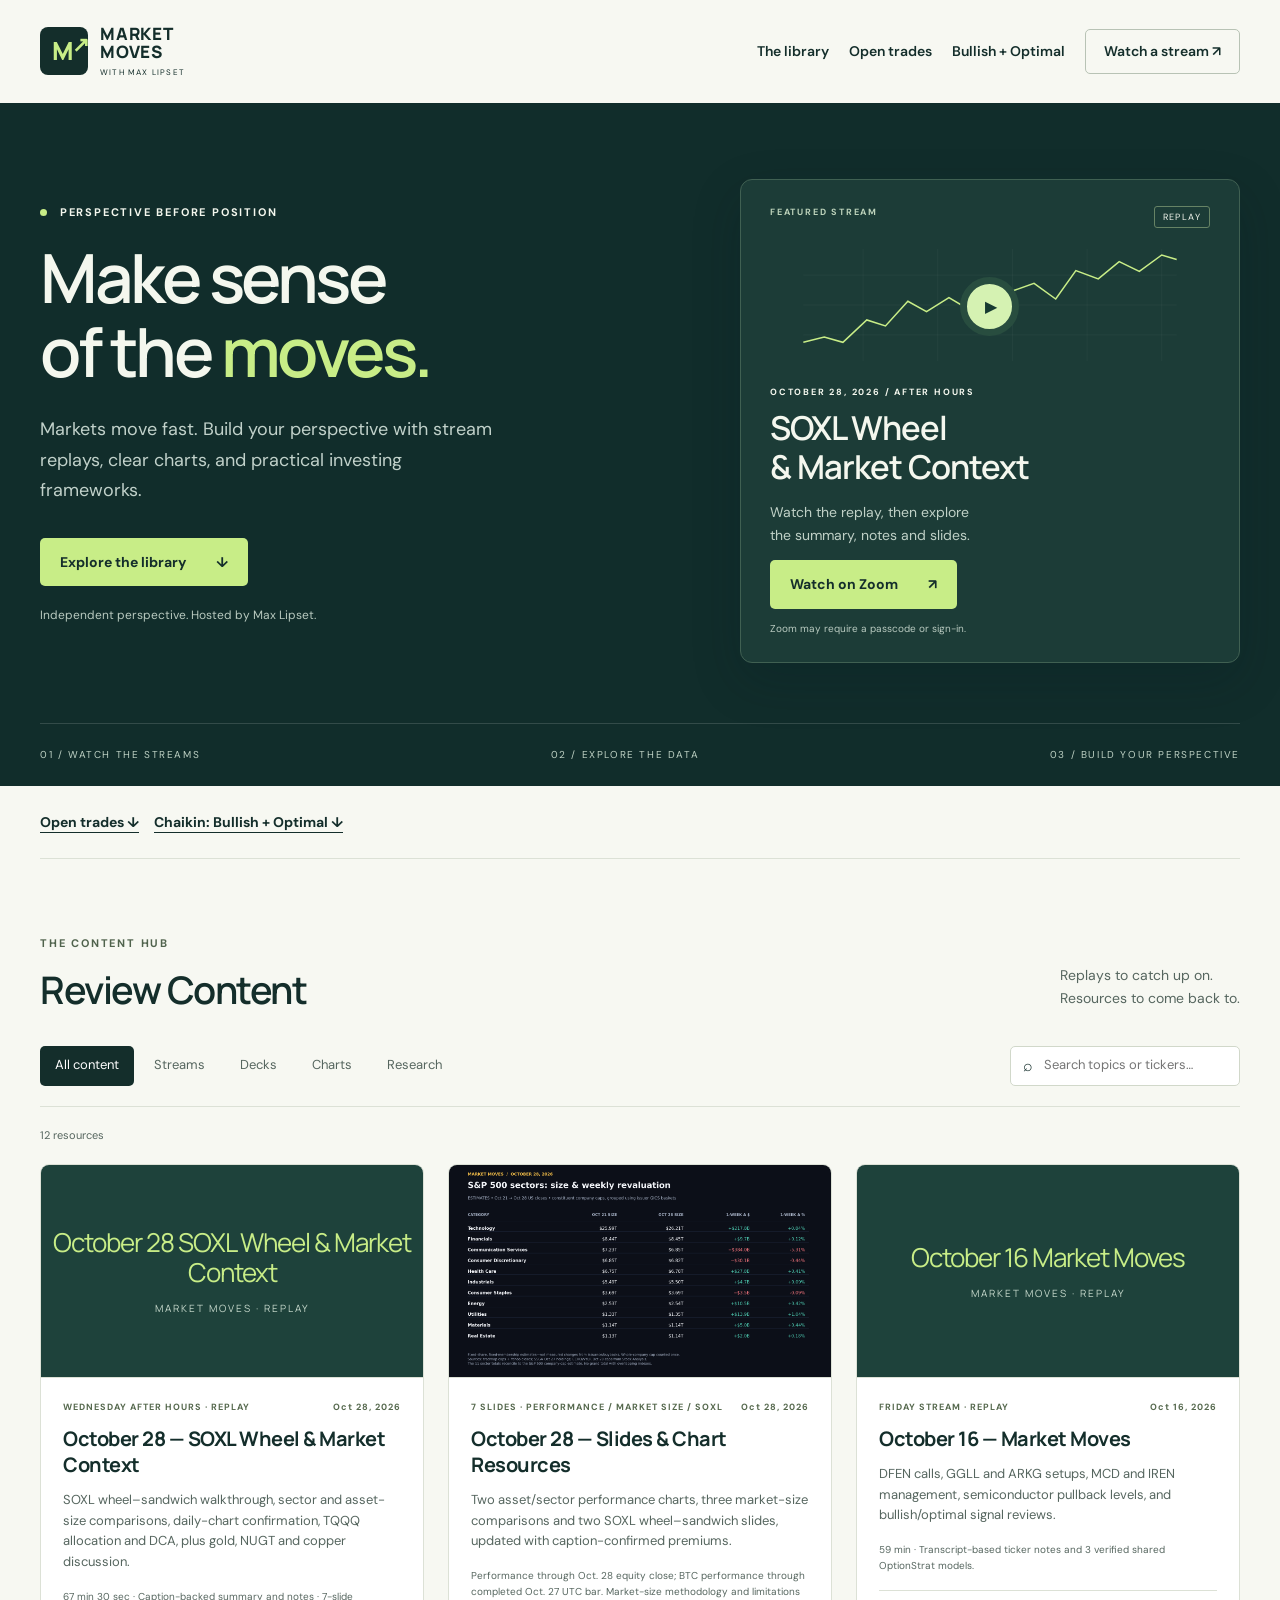
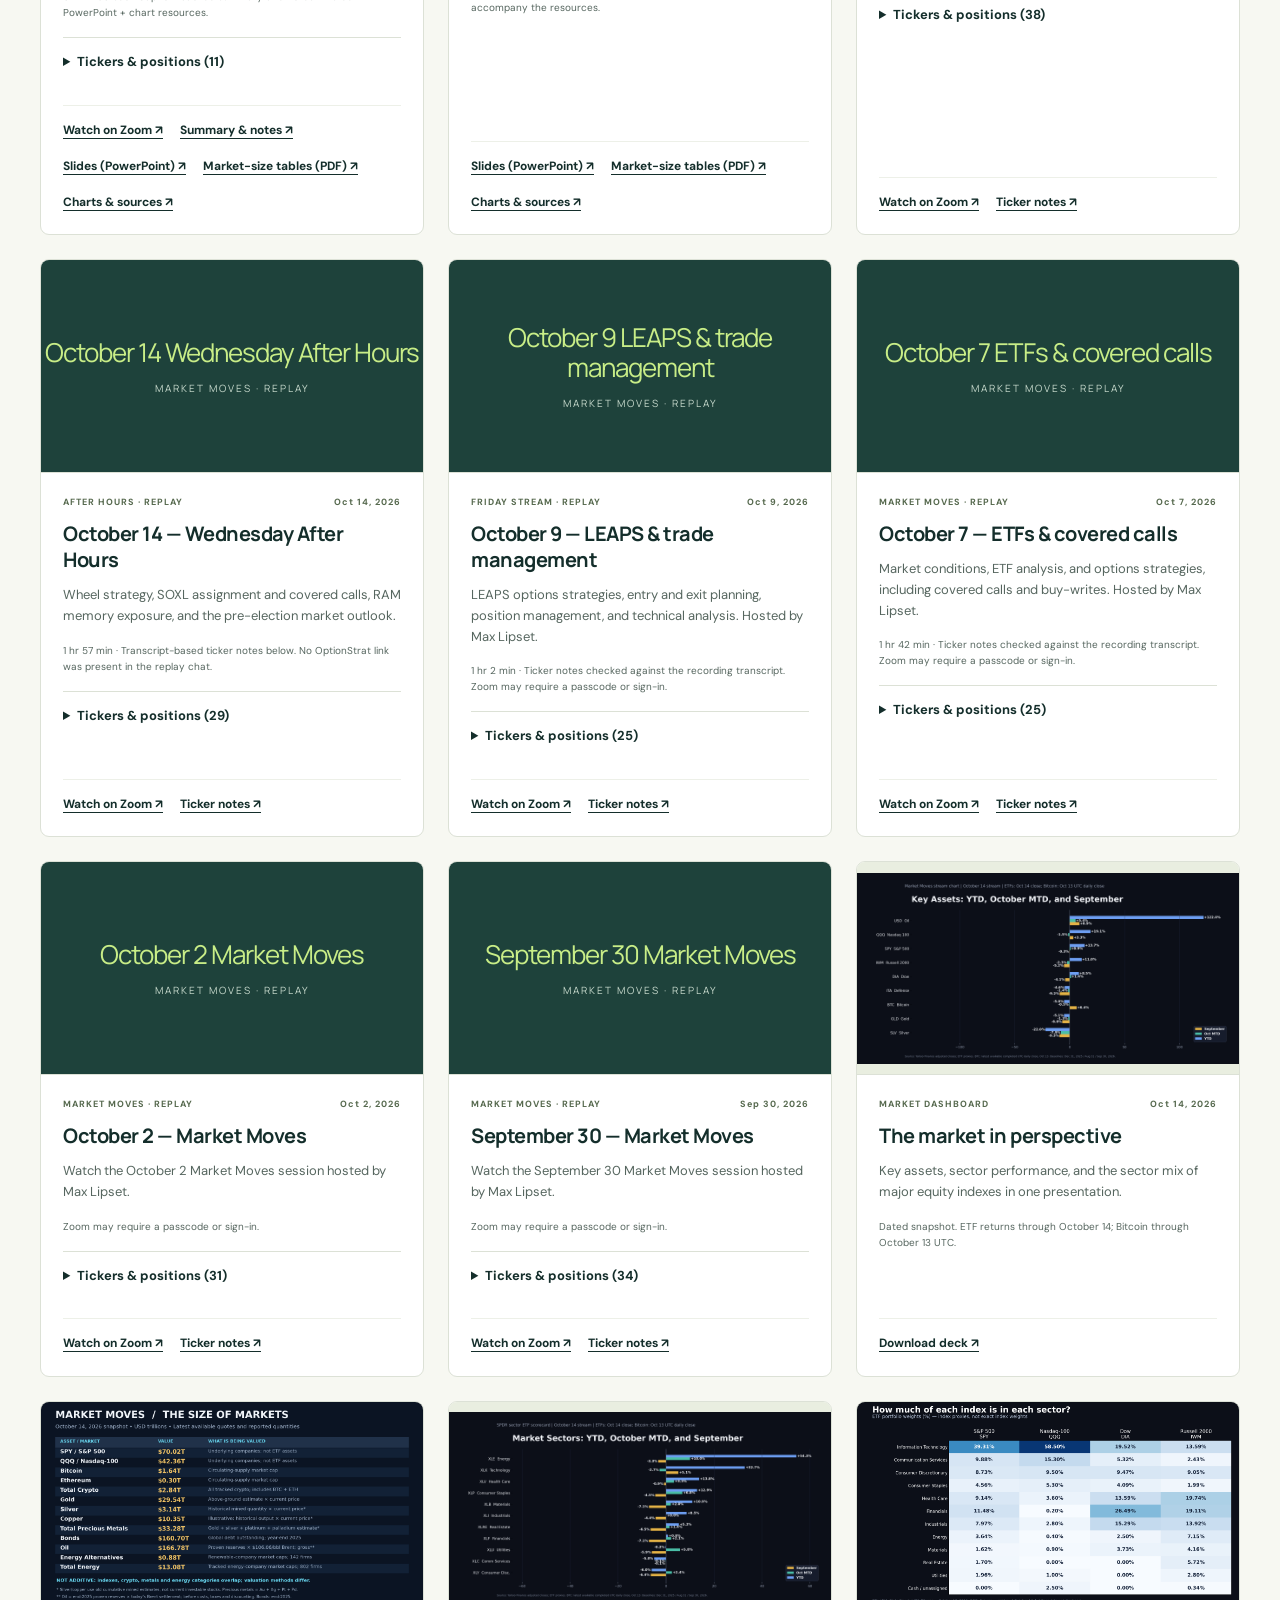
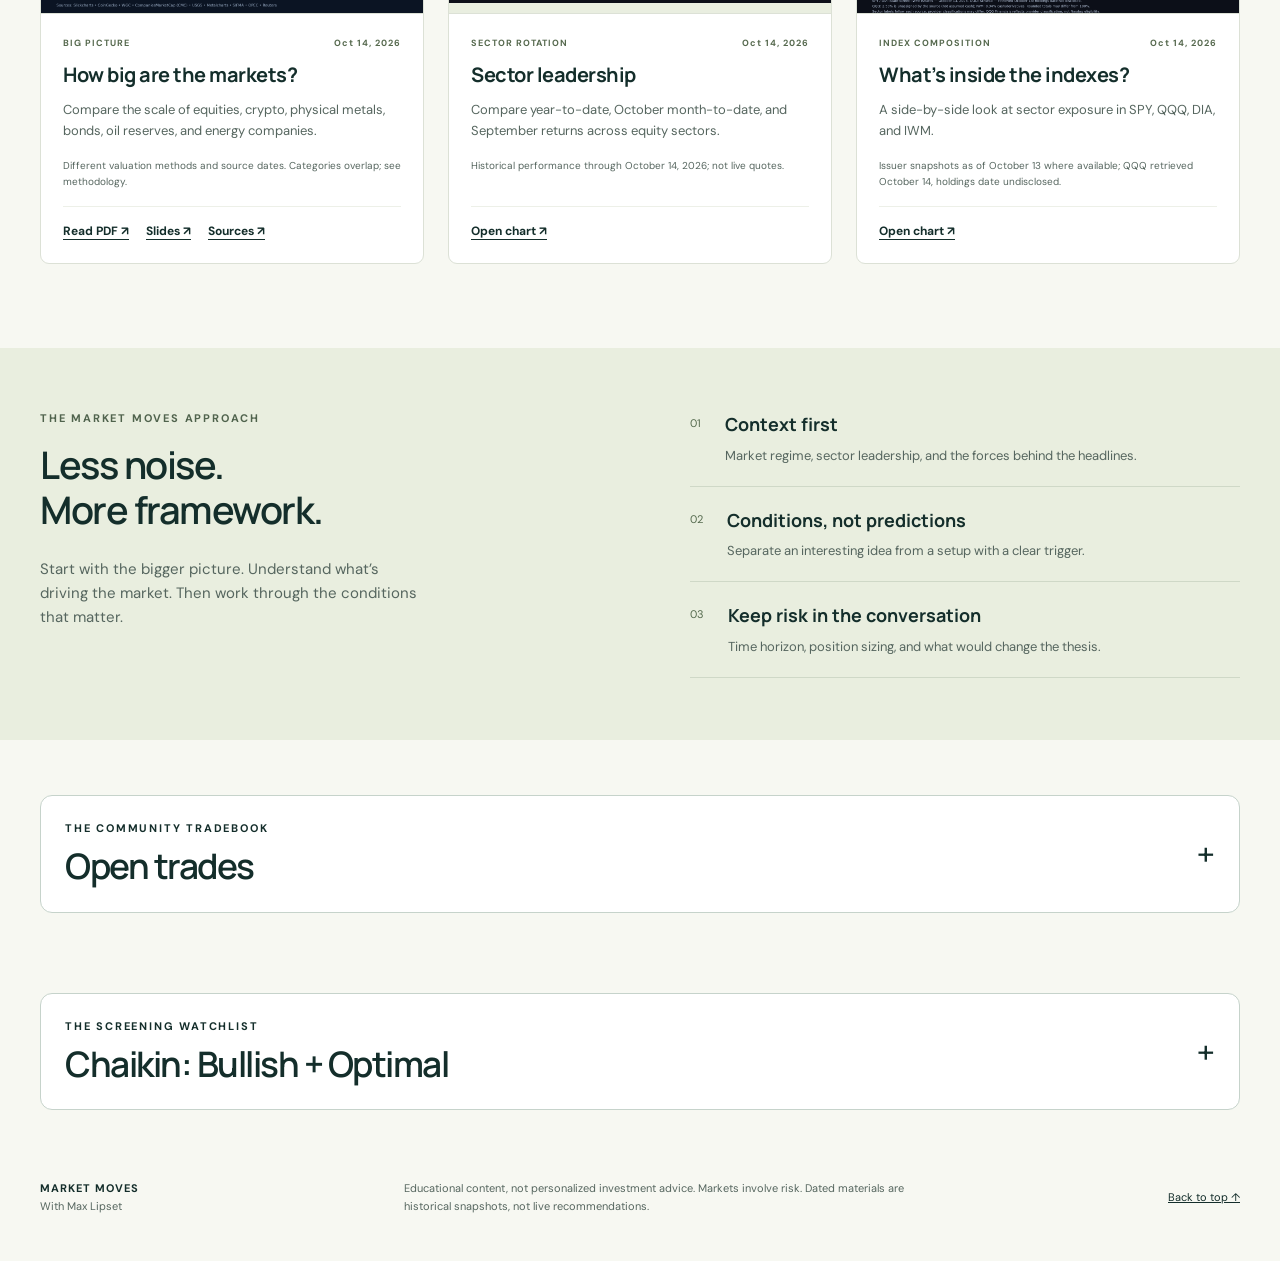
==== commit 7707240c: "Add October 28 replay, caption-backed notes and slide resources" ====
--- a/index.html
+++ b/index.html
@@ -11,7 +11,7 @@
 <a class="skip" href="#library">Skip to content</a>
 <header class="topbar wrap"><a class="brand" href="./" aria-label="Market Moves home"><span class="brandmark" aria-hidden="true">M<span>↗</span></span><span>MARKET<br>MOVES<span class="brandby">WITH MAX LIPSET</span></span></a><nav aria-label="Main navigation"><a href="#library">The library</a><a href="#open-trades">Open trades</a><a href="#chaikin">Bullish + Optimal</a><a class="nav-cta" href="#featured">Watch a stream <span aria-hidden="true">↗</span></a></nav></header>
 <main>
-<section class="hero"><div class="wrap hero-grid"><div><p class="eyebrow"><span class="dot"></span> PERSPECTIVE BEFORE POSITION</p><h1>Make sense<br>of the <em>moves.</em></h1><p class="intro">Markets move fast. Build your perspective with stream replays, clear charts, and practical investing frameworks.</p><a class="button light" href="#library">Explore the library <span aria-hidden="true">↓</span></a><p class="host">Independent perspective. Hosted by Max Lipset.</p></div><article id="featured" class="featured"><div class="feature-top"><span class="eyebrow">FEATURED STREAM</span><span class="replay">REPLAY</span></div><div class="wave" aria-hidden="true"><svg viewBox="0 0 500 150"><path class="grid" d="M0 35H500 M0 75H500 M0 115H500 M80 0V150 M180 0V150 M280 0V150 M380 0V150 M480 0V150"/><path class="trace" d="M0 125 28 118 53 125 85 95 110 103 140 70 165 84 195 65 220 80 250 40 278 57 309 46 338 67 365 29 395 40 423 17 450 30 480 8 500 14"/></svg><span class="play">▶</span></div><p class="eyebrow">OCTOBER 14, 2026 / AFTER HOURS</p><h2>Wednesday<br>After Hours</h2><p>Catch up on the conversation.<br>Revisit it at your own pace.</p><a id="featured-link" class="button light" href="https://us06web.zoom.us/rec/play/azd4gLlzpWECMYC80yZohoWZVXo0TyWZNU_tY4B3mo50wYjDlJNZmIzZEacOL41-qEgLrrD0C0mfPNoo.ENxpaDLJpgLdhvSk" target="_blank" rel="noopener noreferrer">Watch on Zoom <span aria-hidden="true">↗</span></a><small>Zoom may require a passcode or sign-in.</small></article></div><div class="wrap hero-bottom"><span>01 / WATCH THE STREAMS</span><span>02 / EXPLORE THE DATA</span><span>03 / BUILD YOUR PERSPECTIVE</span></div></section>
+<section class="hero"><div class="wrap hero-grid"><div><p class="eyebrow"><span class="dot"></span> PERSPECTIVE BEFORE POSITION</p><h1>Make sense<br>of the <em>moves.</em></h1><p class="intro">Markets move fast. Build your perspective with stream replays, clear charts, and practical investing frameworks.</p><a class="button light" href="#library">Explore the library <span aria-hidden="true">↓</span></a><p class="host">Independent perspective. Hosted by Max Lipset.</p></div><article id="featured" class="featured"><div class="feature-top"><span class="eyebrow">FEATURED STREAM</span><span class="replay">REPLAY</span></div><div class="wave" aria-hidden="true"><svg viewBox="0 0 500 150"><path class="grid" d="M0 35H500 M0 75H500 M0 115H500 M80 0V150 M180 0V150 M280 0V150 M380 0V150 M480 0V150"/><path class="trace" d="M0 125 28 118 53 125 85 95 110 103 140 70 165 84 195 65 220 80 250 40 278 57 309 46 338 67 365 29 395 40 423 17 450 30 480 8 500 14"/></svg><span class="play">▶</span></div><p class="eyebrow">OCTOBER 28, 2026 / AFTER HOURS</p><h2>SOXL Wheel<br>&amp; Market Context</h2><p>Watch the replay, then explore<br>the summary, notes and slides.</p><a id="featured-link" class="button light" href="https://us06web.zoom.us/rec/share/TGgorCUaHCTxYFL0Cfrv7Qc223e6JTD0J60x2jAGeg7plHl1nCkaNU7iAV6KKwCj.SIVHwca7Ea_-bI42" target="_blank" rel="noopener noreferrer">Watch on Zoom <span aria-hidden="true">↗</span></a><small>Zoom may require a passcode or sign-in.</small></article></div><div class="wrap hero-bottom"><span>01 / WATCH THE STREAMS</span><span>02 / EXPLORE THE DATA</span><span>03 / BUILD YOUR PERSPECTIVE</span></div></section>
 <div class="wrap tracker-jumps" aria-label="Trade research shortcuts"><a href="#open-trades">Open trades ↓</a><a href="#chaikin">Chaikin: Bullish + Optimal ↓</a></div>
 
 
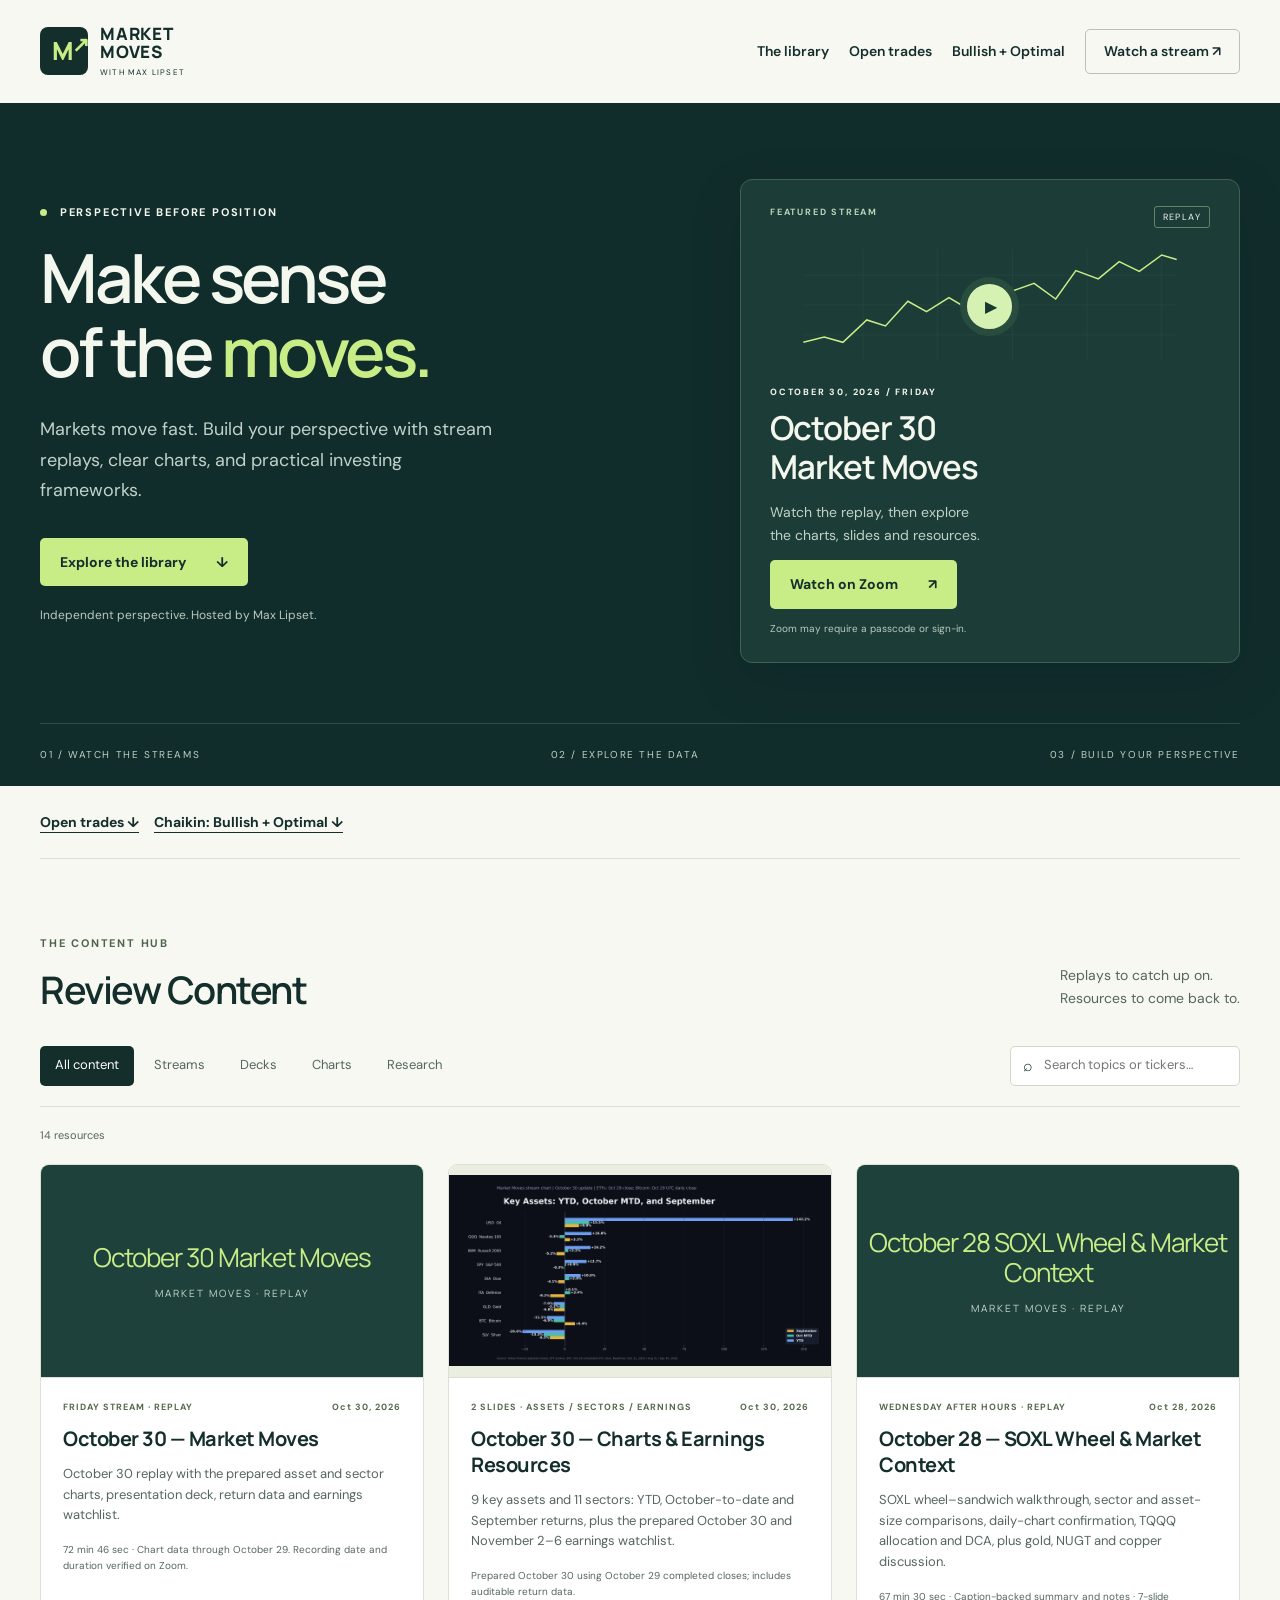
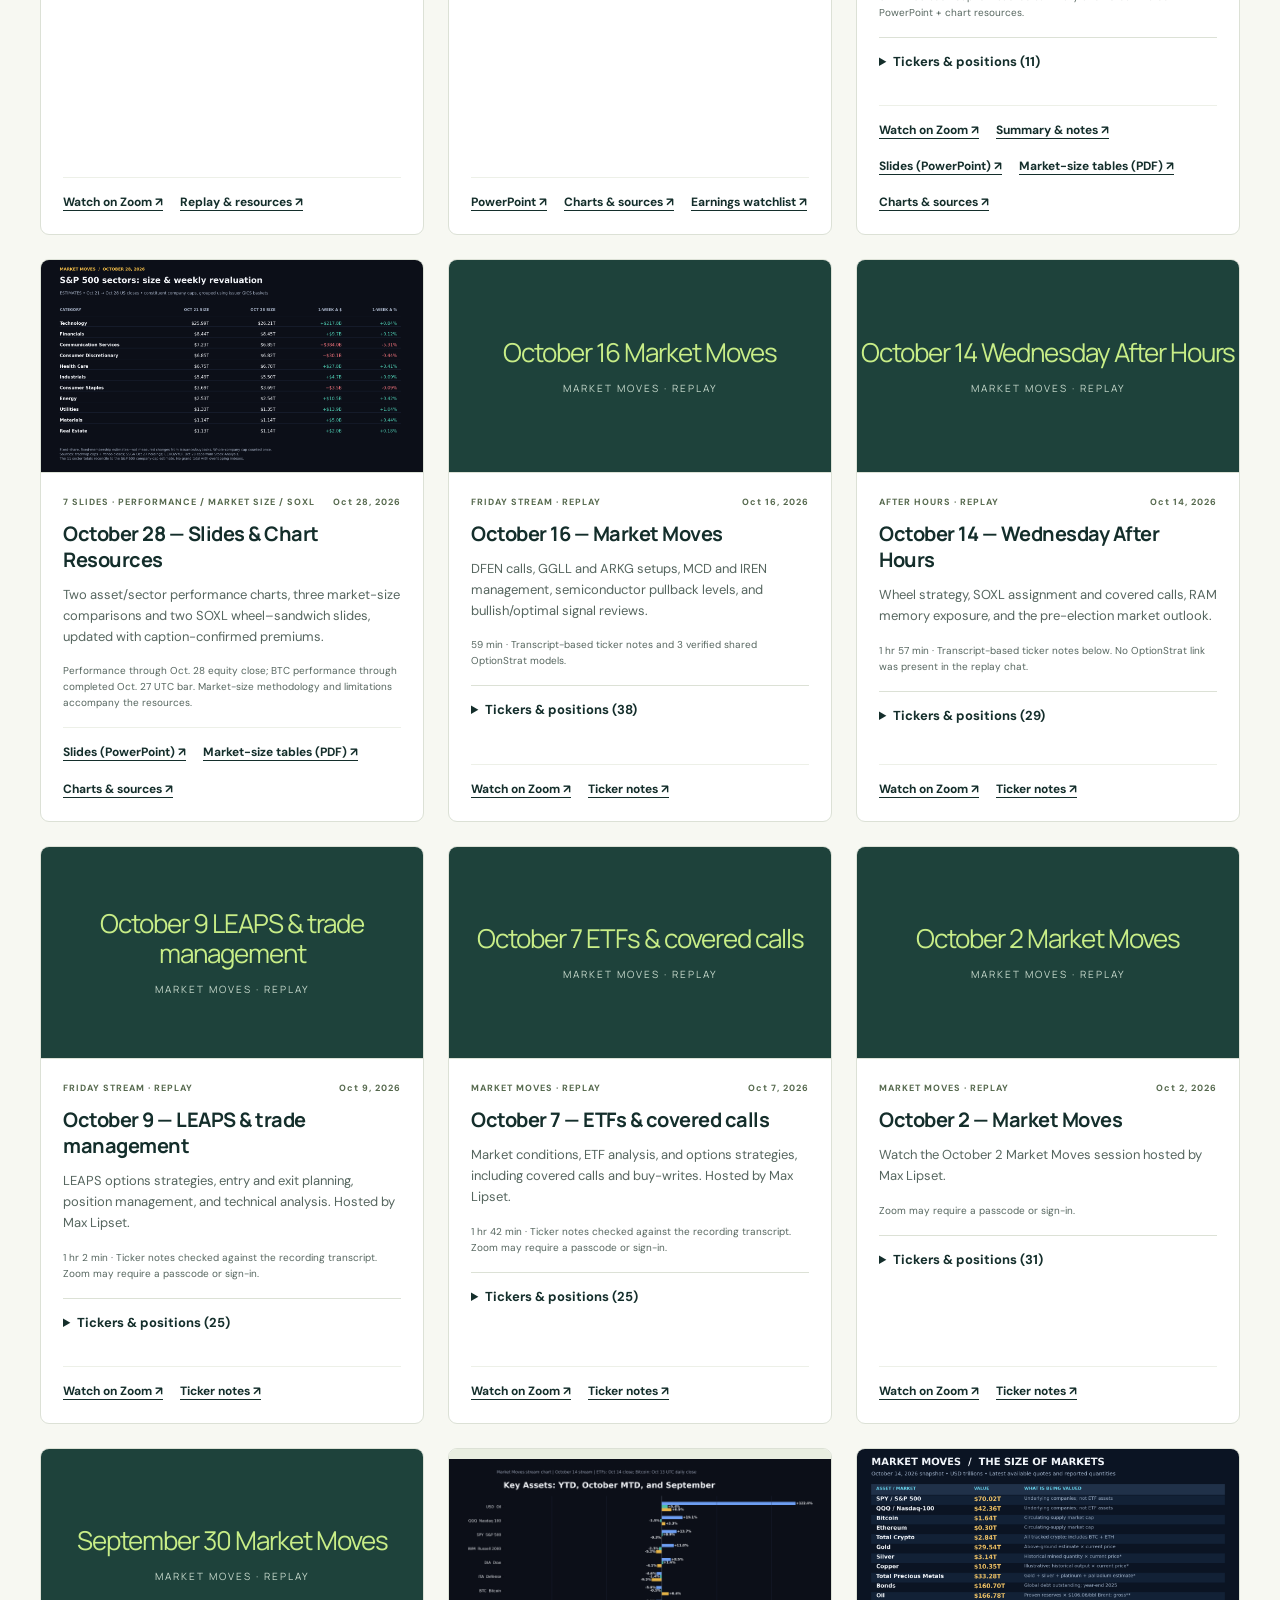
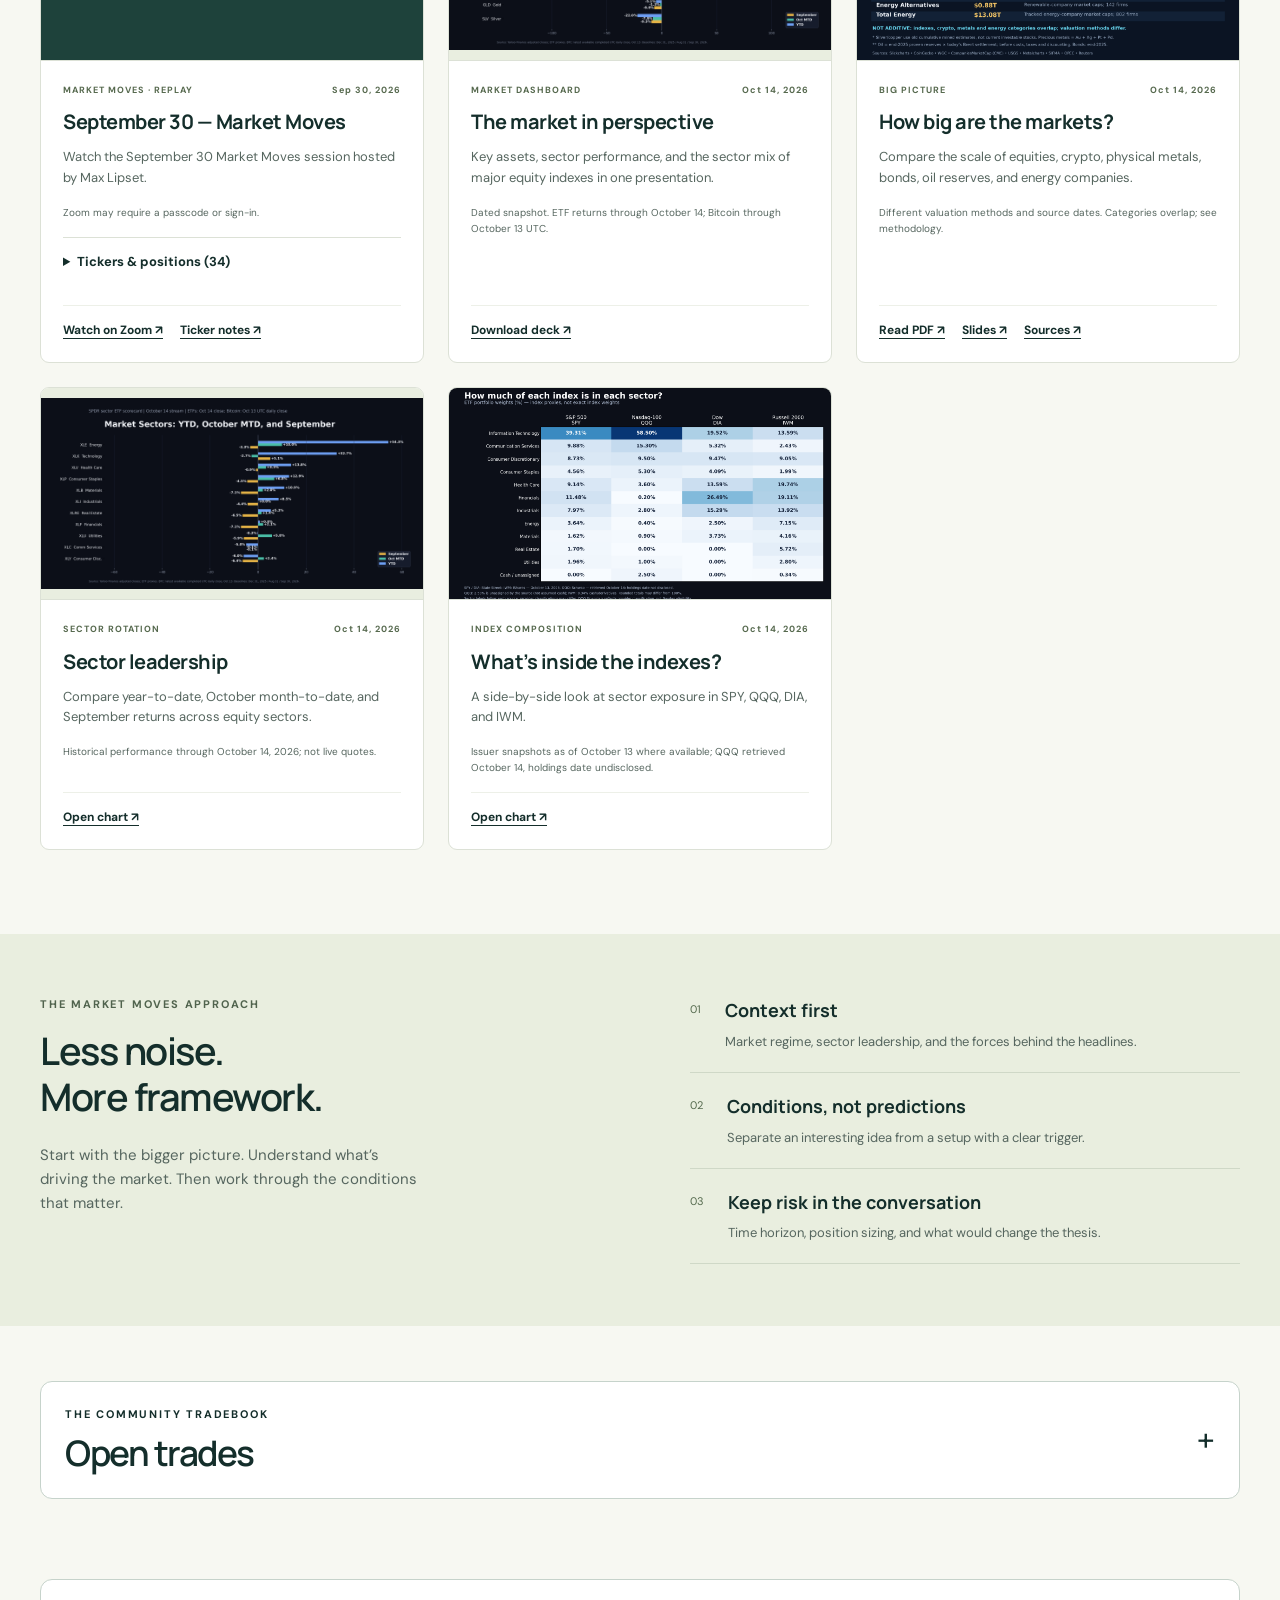
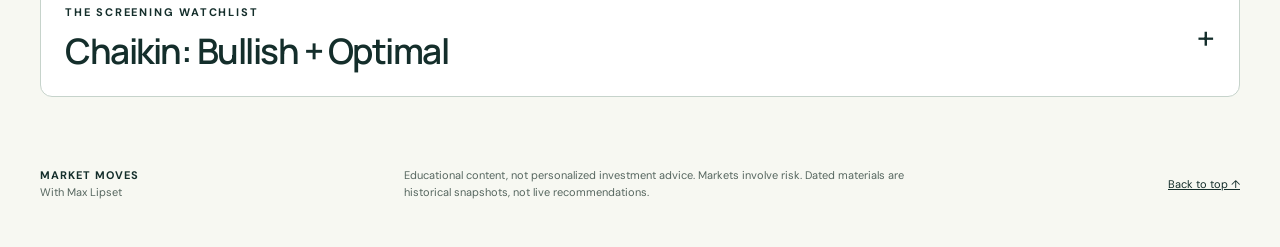
==== commit dd851d8b: "Publish October 30 replay and prepared chart and earnings resources" ====
--- a/index.html
+++ b/index.html
@@ -11,7 +11,7 @@
 <a class="skip" href="#library">Skip to content</a>
 <header class="topbar wrap"><a class="brand" href="./" aria-label="Market Moves home"><span class="brandmark" aria-hidden="true">M<span>↗</span></span><span>MARKET<br>MOVES<span class="brandby">WITH MAX LIPSET</span></span></a><nav aria-label="Main navigation"><a href="#library">The library</a><a href="#open-trades">Open trades</a><a href="#chaikin">Bullish + Optimal</a><a class="nav-cta" href="#featured">Watch a stream <span aria-hidden="true">↗</span></a></nav></header>
 <main>
-<section class="hero"><div class="wrap hero-grid"><div><p class="eyebrow"><span class="dot"></span> PERSPECTIVE BEFORE POSITION</p><h1>Make sense<br>of the <em>moves.</em></h1><p class="intro">Markets move fast. Build your perspective with stream replays, clear charts, and practical investing frameworks.</p><a class="button light" href="#library">Explore the library <span aria-hidden="true">↓</span></a><p class="host">Independent perspective. Hosted by Max Lipset.</p></div><article id="featured" class="featured"><div class="feature-top"><span class="eyebrow">FEATURED STREAM</span><span class="replay">REPLAY</span></div><div class="wave" aria-hidden="true"><svg viewBox="0 0 500 150"><path class="grid" d="M0 35H500 M0 75H500 M0 115H500 M80 0V150 M180 0V150 M280 0V150 M380 0V150 M480 0V150"/><path class="trace" d="M0 125 28 118 53 125 85 95 110 103 140 70 165 84 195 65 220 80 250 40 278 57 309 46 338 67 365 29 395 40 423 17 450 30 480 8 500 14"/></svg><span class="play">▶</span></div><p class="eyebrow">OCTOBER 28, 2026 / AFTER HOURS</p><h2>SOXL Wheel<br>&amp; Market Context</h2><p>Watch the replay, then explore<br>the summary, notes and slides.</p><a id="featured-link" class="button light" href="https://us06web.zoom.us/rec/share/TGgorCUaHCTxYFL0Cfrv7Qc223e6JTD0J60x2jAGeg7plHl1nCkaNU7iAV6KKwCj.SIVHwca7Ea_-bI42" target="_blank" rel="noopener noreferrer">Watch on Zoom <span aria-hidden="true">↗</span></a><small>Zoom may require a passcode or sign-in.</small></article></div><div class="wrap hero-bottom"><span>01 / WATCH THE STREAMS</span><span>02 / EXPLORE THE DATA</span><span>03 / BUILD YOUR PERSPECTIVE</span></div></section>
+<section class="hero"><div class="wrap hero-grid"><div><p class="eyebrow"><span class="dot"></span> PERSPECTIVE BEFORE POSITION</p><h1>Make sense<br>of the <em>moves.</em></h1><p class="intro">Markets move fast. Build your perspective with stream replays, clear charts, and practical investing frameworks.</p><a class="button light" href="#library">Explore the library <span aria-hidden="true">↓</span></a><p class="host">Independent perspective. Hosted by Max Lipset.</p></div><article id="featured" class="featured"><div class="feature-top"><span class="eyebrow">FEATURED STREAM</span><span class="replay">REPLAY</span></div><div class="wave" aria-hidden="true"><svg viewBox="0 0 500 150"><path class="grid" d="M0 35H500 M0 75H500 M0 115H500 M80 0V150 M180 0V150 M280 0V150 M380 0V150 M480 0V150"/><path class="trace" d="M0 125 28 118 53 125 85 95 110 103 140 70 165 84 195 65 220 80 250 40 278 57 309 46 338 67 365 29 395 40 423 17 450 30 480 8 500 14"/></svg><span class="play">▶</span></div><p class="eyebrow">OCTOBER 30, 2026 / FRIDAY</p><h2>October 30<br>Market Moves</h2><p>Watch the replay, then explore<br>the charts, slides and resources.</p><a id="featured-link" class="button light" href="https://us06web.zoom.us/rec/share/vB62OXIC7sn29NZjTACtyw3_N3CU9sdIaNkMmeq9kFNX3XZYFfZCfEpGf8DX7yD0.l42riKHr-Ip58ZO9" target="_blank" rel="noopener noreferrer">Watch on Zoom <span aria-hidden="true">↗</span></a><small>Zoom may require a passcode or sign-in.</small></article></div><div class="wrap hero-bottom"><span>01 / WATCH THE STREAMS</span><span>02 / EXPLORE THE DATA</span><span>03 / BUILD YOUR PERSPECTIVE</span></div></section>
 <div class="wrap tracker-jumps" aria-label="Trade research shortcuts"><a href="#open-trades">Open trades ↓</a><a href="#chaikin">Chaikin: Bullish + Optimal ↓</a></div>
 
 
